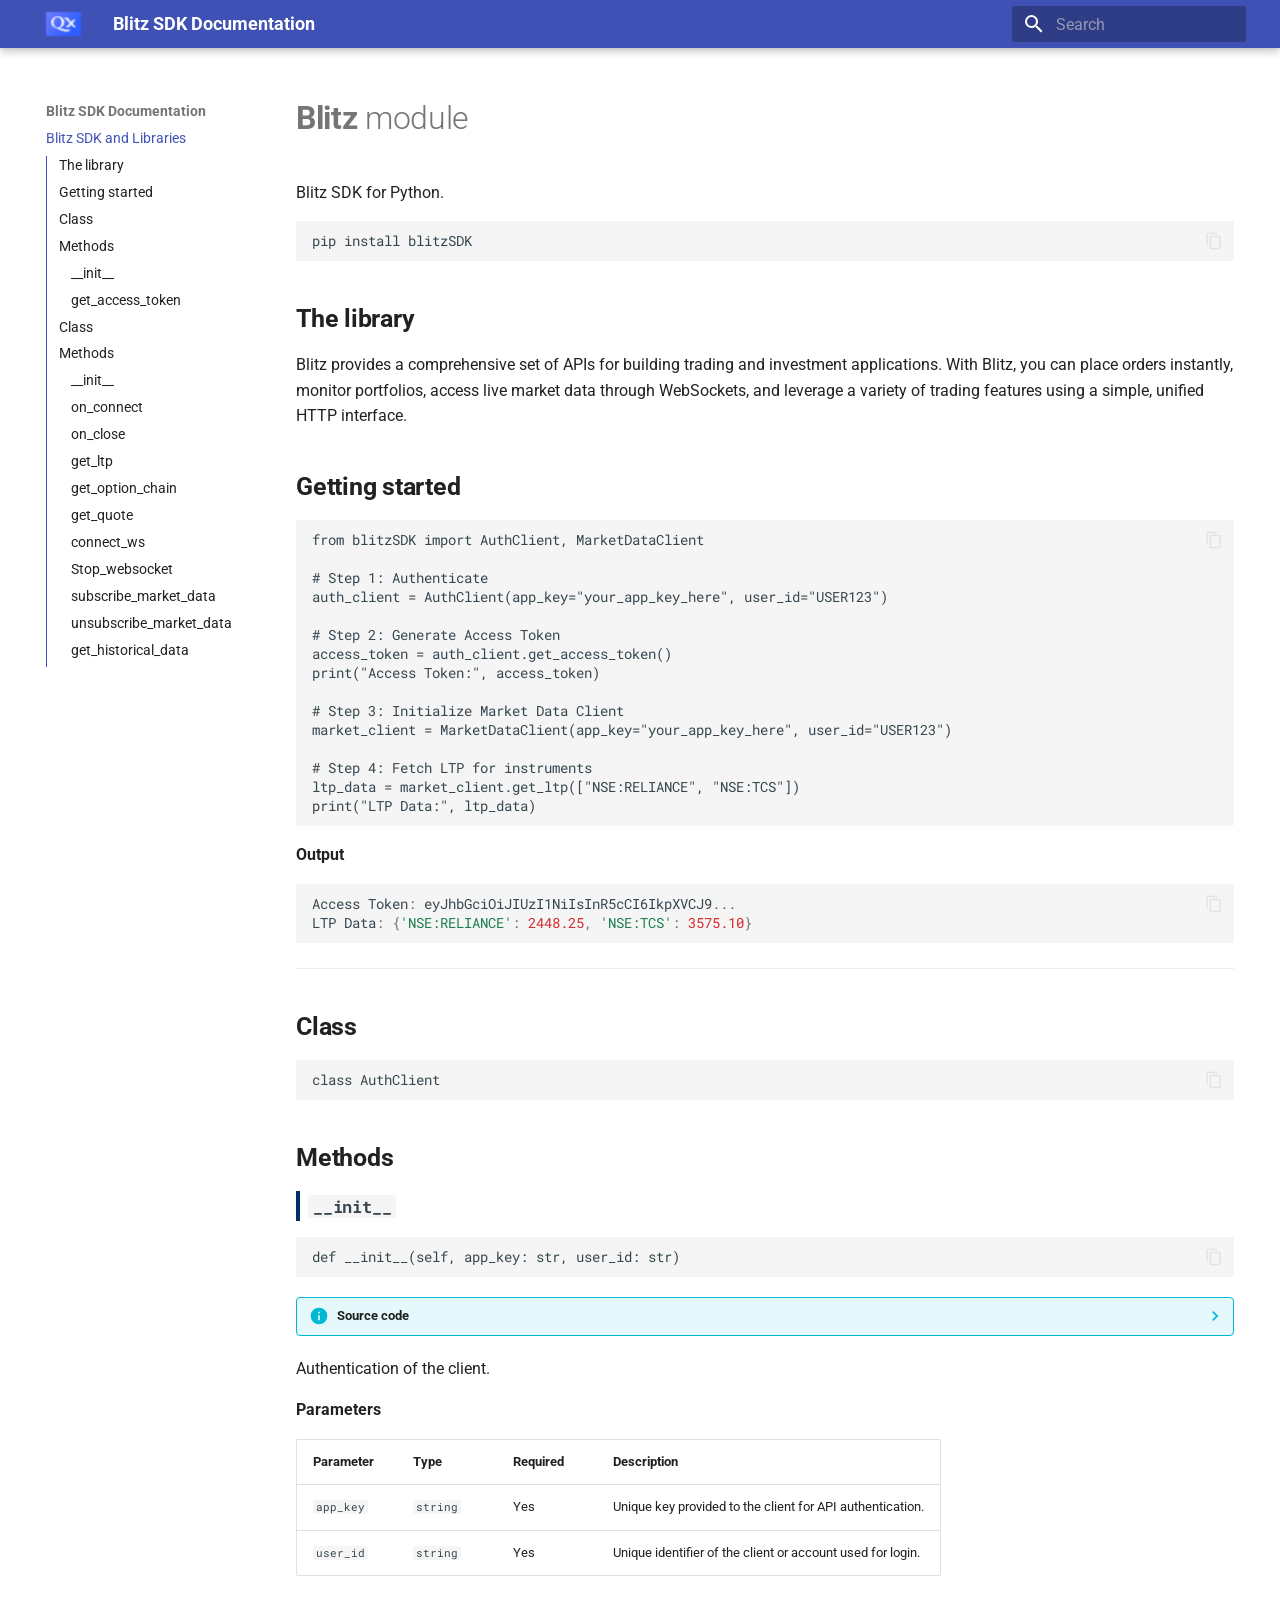
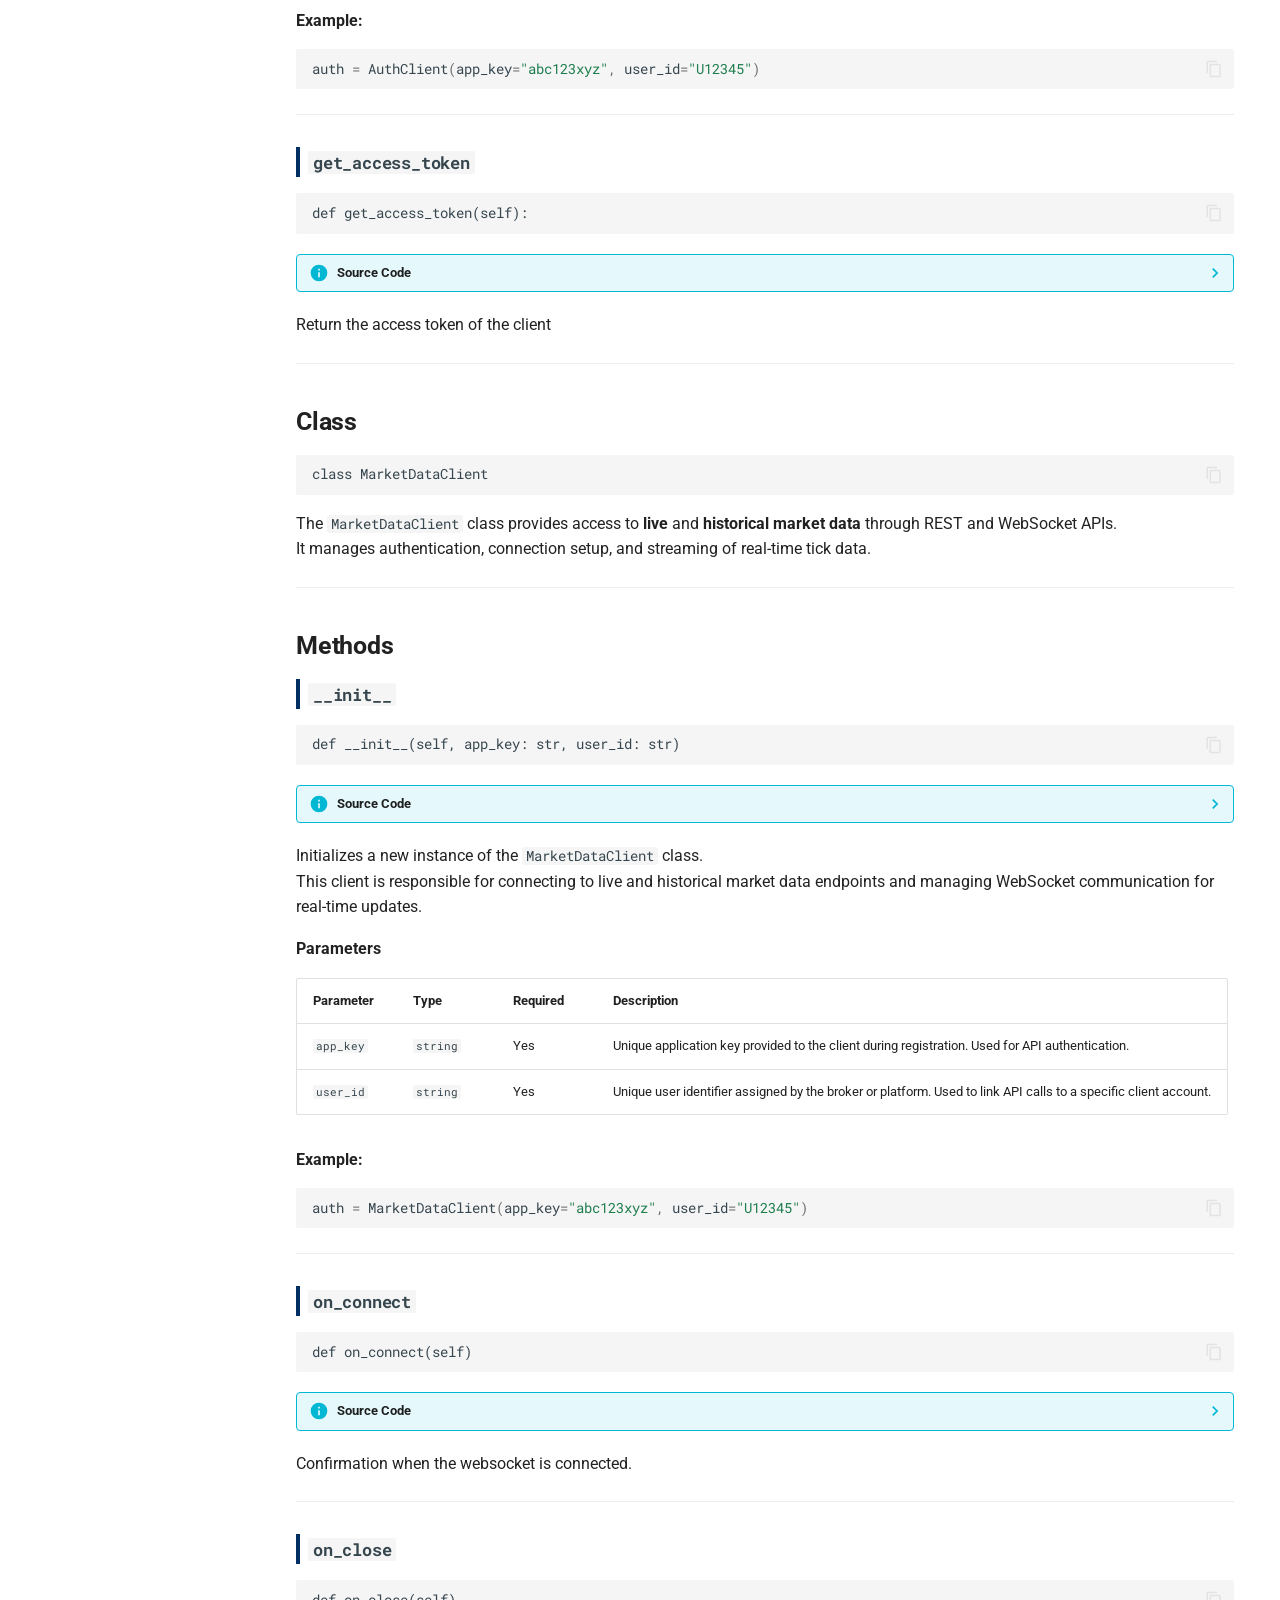
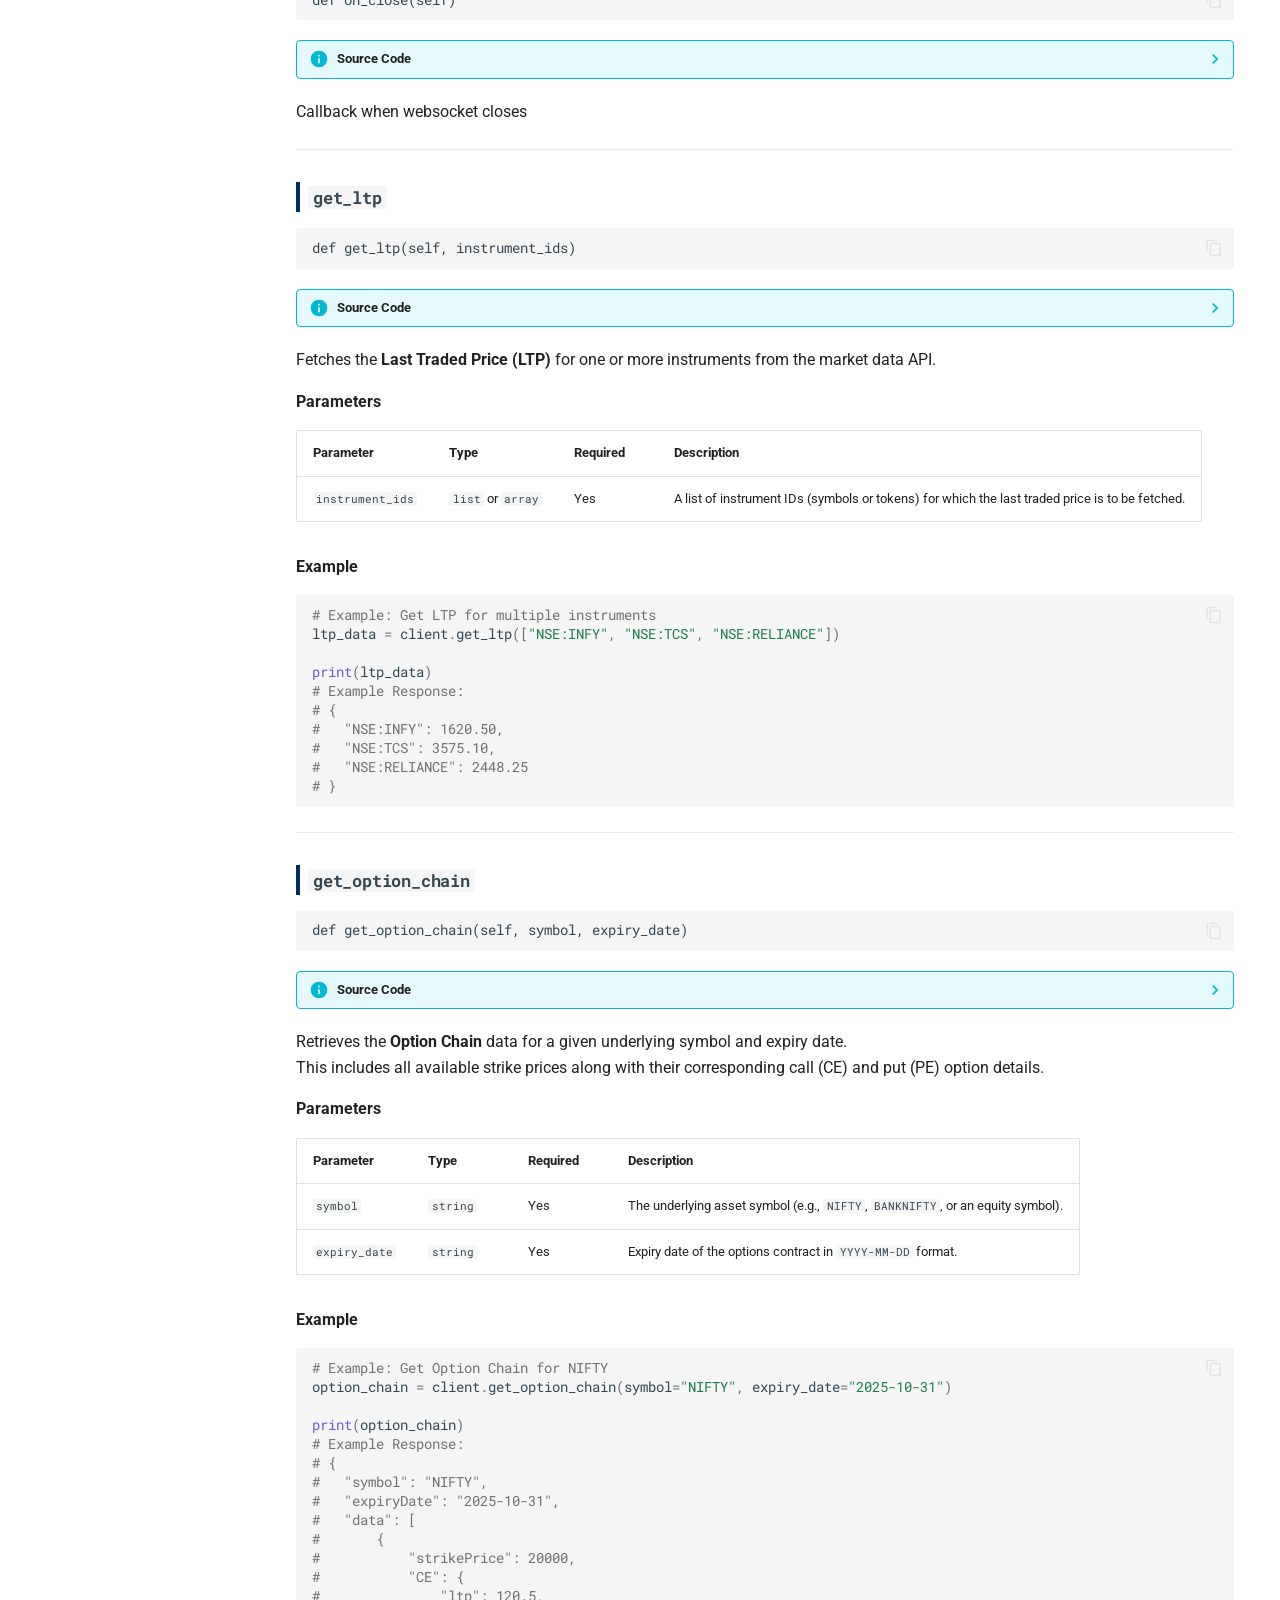
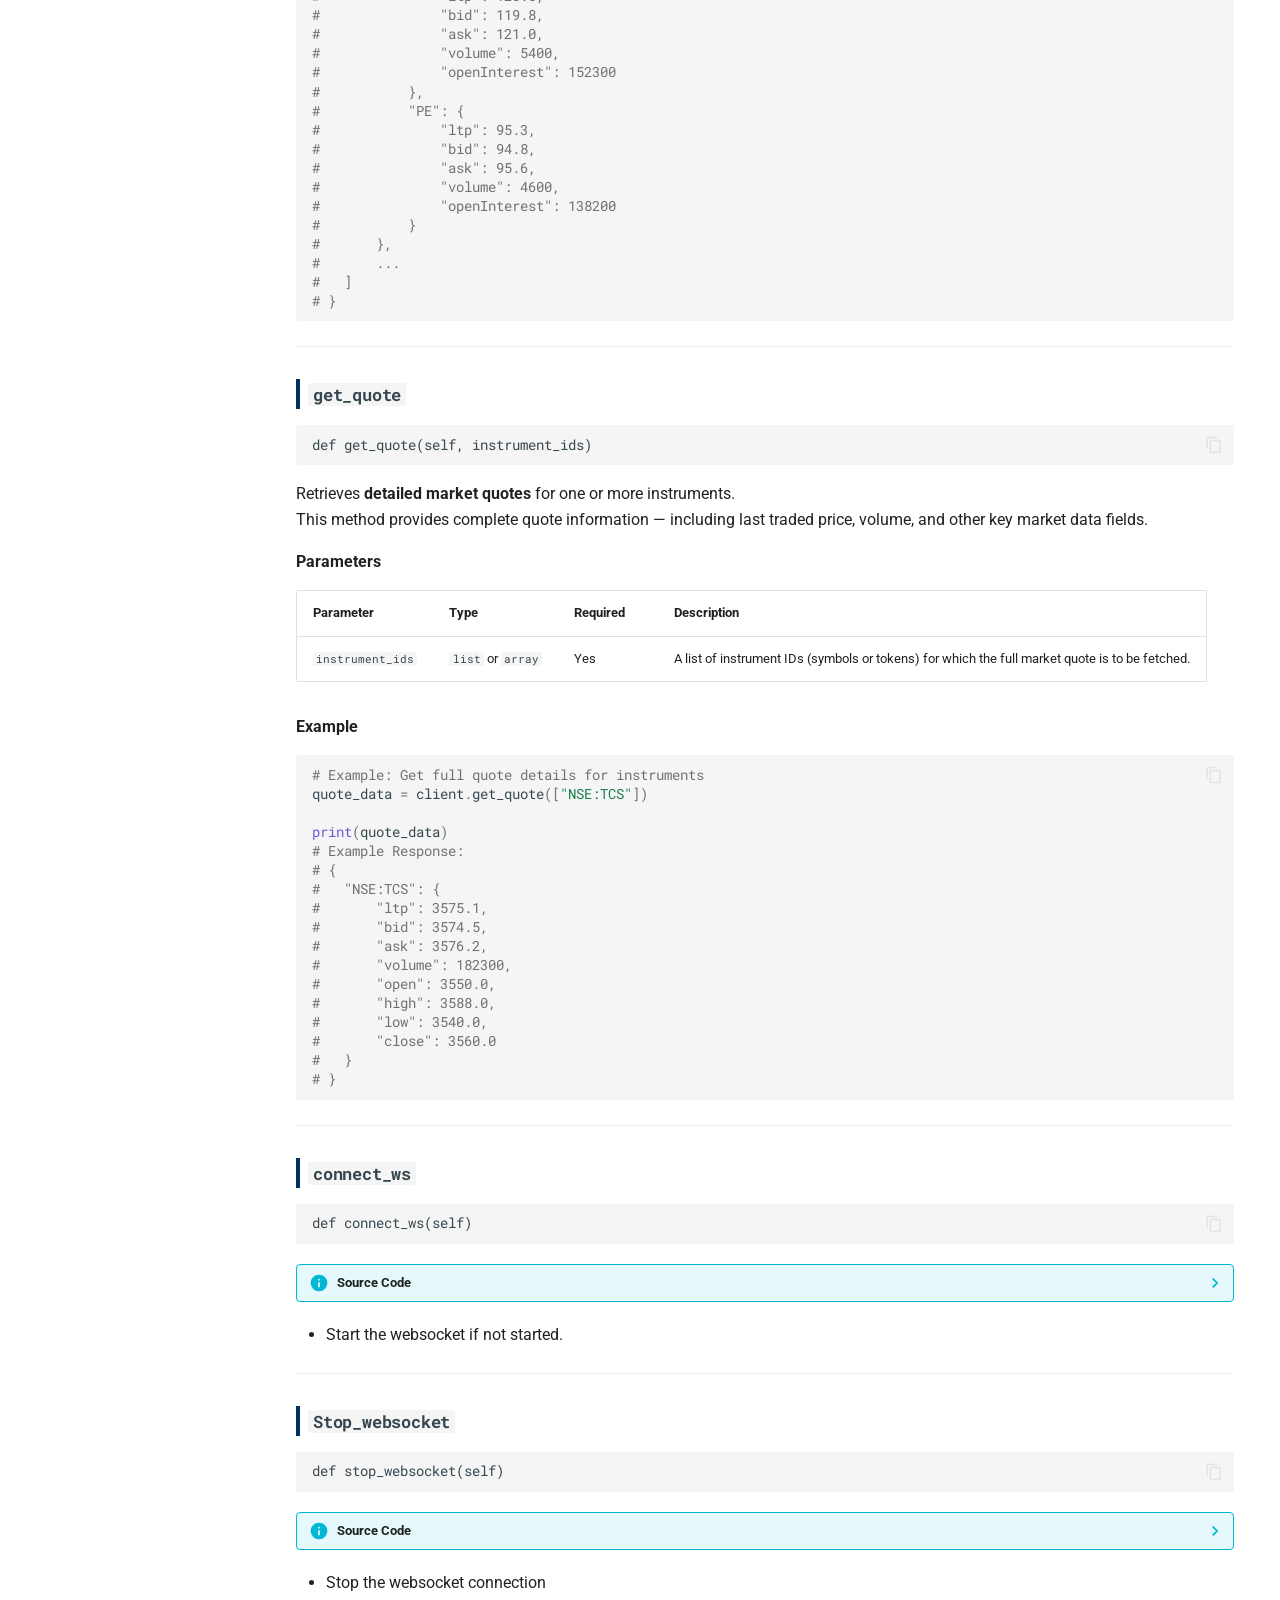
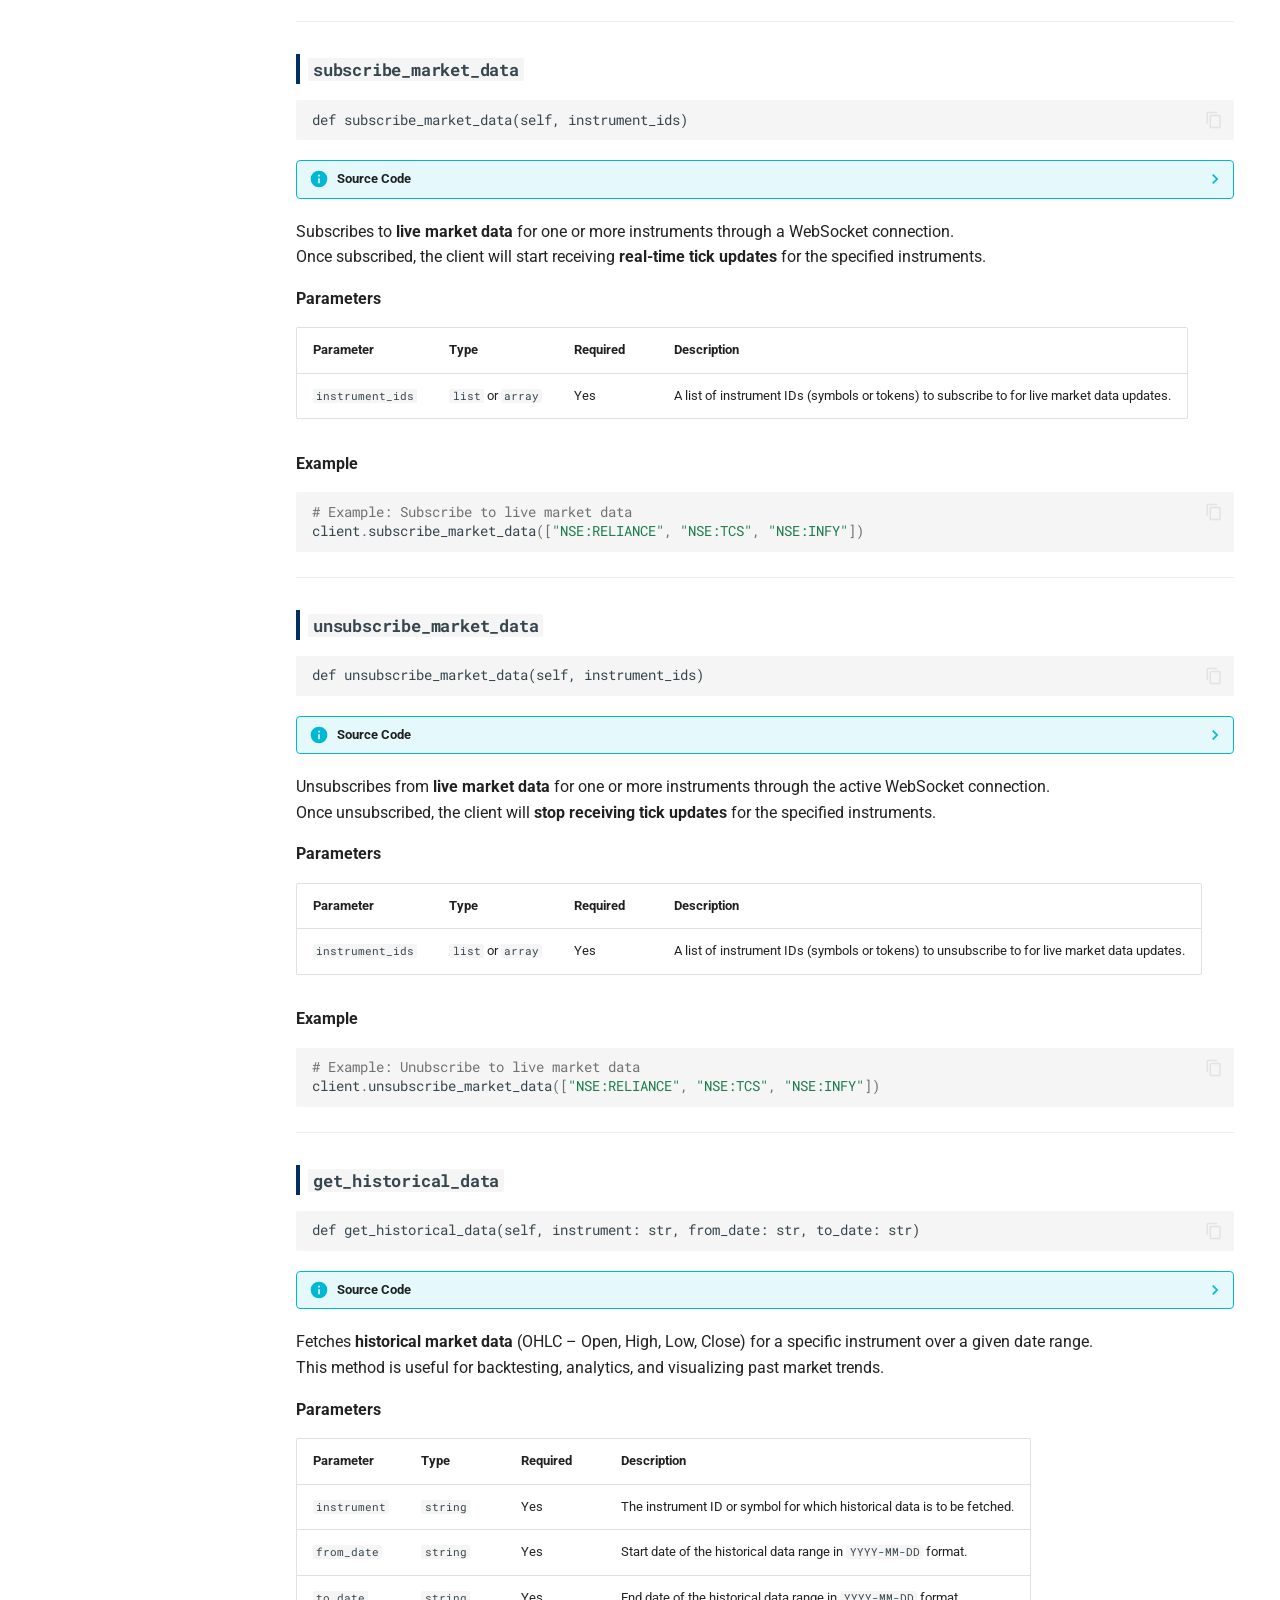
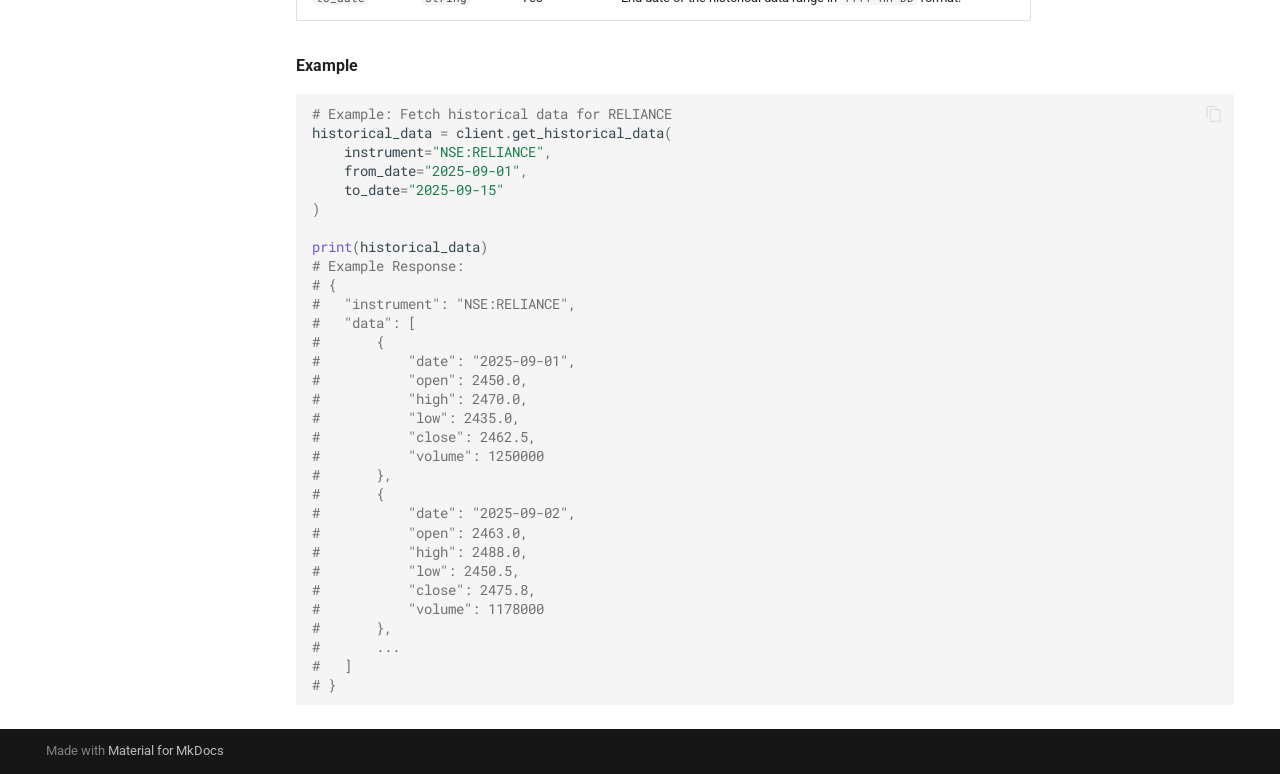
==== index.html @ 7ad6e710 "Deployed 75a4132 with MkDocs version: 1.6.1" ====
<!doctype html>
<html lang="en" class="no-js">
  <head>
    
      <meta charset="utf-8">
      <meta name="viewport" content="width=device-width,initial-scale=1">
      
      
      
      
      
      
      <link rel="icon" href="favicon.ico">
      <meta name="generator" content="mkdocs-1.6.1, mkdocs-material-9.6.22">
    
    
      
        <title>Blitz SDK Documentation</title>
      
    
    
      <link rel="stylesheet" href="assets/stylesheets/main.84d31ad4.min.css">
      
      


    
    
      
    
    
      
        
        
        <link rel="preconnect" href="https://fonts.gstatic.com" crossorigin>
        <link rel="stylesheet" href="https://fonts.googleapis.com/css?family=Roboto:300,300i,400,400i,700,700i%7CRoboto+Mono:400,400i,700,700i&display=fallback">
        <style>:root{--md-text-font:"Roboto";--md-code-font:"Roboto Mono"}</style>
      
    
    
      <link rel="stylesheet" href="css/custom.css">
    
    <script>__md_scope=new URL(".",location),__md_hash=e=>[...e].reduce(((e,_)=>(e<<5)-e+_.charCodeAt(0)),0),__md_get=(e,_=localStorage,t=__md_scope)=>JSON.parse(_.getItem(t.pathname+"."+e)),__md_set=(e,_,t=localStorage,a=__md_scope)=>{try{t.setItem(a.pathname+"."+e,JSON.stringify(_))}catch(e){}}</script>
    
      

    
    
    
  </head>
  
  
    <body dir="ltr">
  
    
    <input class="md-toggle" data-md-toggle="drawer" type="checkbox" id="__drawer" autocomplete="off">
    <input class="md-toggle" data-md-toggle="search" type="checkbox" id="__search" autocomplete="off">
    <label class="md-overlay" for="__drawer"></label>
    <div data-md-component="skip">
      
        
        <a href="#blitz-module" class="md-skip">
          Skip to content
        </a>
      
    </div>
    <div data-md-component="announce">
      
    </div>
    
    
      

  

<header class="md-header md-header--shadow" data-md-component="header">
  <nav class="md-header__inner md-grid" aria-label="Header">
    <a href="." title="Blitz SDK Documentation" class="md-header__button md-logo" aria-label="Blitz SDK Documentation" data-md-component="logo">
      
  <img src="icon.png" alt="logo">

    </a>
    <label class="md-header__button md-icon" for="__drawer">
      
      <svg xmlns="http://www.w3.org/2000/svg" viewBox="0 0 24 24"><path d="M3 6h18v2H3zm0 5h18v2H3zm0 5h18v2H3z"/></svg>
    </label>
    <div class="md-header__title" data-md-component="header-title">
      <div class="md-header__ellipsis">
        <div class="md-header__topic">
          <span class="md-ellipsis">
            Blitz SDK Documentation
          </span>
        </div>
        <div class="md-header__topic" data-md-component="header-topic">
          <span class="md-ellipsis">
            
              Blitz SDK and Libraries
            
          </span>
        </div>
      </div>
    </div>
    
    
      <script>var palette=__md_get("__palette");if(palette&&palette.color){if("(prefers-color-scheme)"===palette.color.media){var media=matchMedia("(prefers-color-scheme: light)"),input=document.querySelector(media.matches?"[data-md-color-media='(prefers-color-scheme: light)']":"[data-md-color-media='(prefers-color-scheme: dark)']");palette.color.media=input.getAttribute("data-md-color-media"),palette.color.scheme=input.getAttribute("data-md-color-scheme"),palette.color.primary=input.getAttribute("data-md-color-primary"),palette.color.accent=input.getAttribute("data-md-color-accent")}for(var[key,value]of Object.entries(palette.color))document.body.setAttribute("data-md-color-"+key,value)}</script>
    
    
    
      
      
        <label class="md-header__button md-icon" for="__search">
          
          <svg xmlns="http://www.w3.org/2000/svg" viewBox="0 0 24 24"><path d="M9.5 3A6.5 6.5 0 0 1 16 9.5c0 1.61-.59 3.09-1.56 4.23l.27.27h.79l5 5-1.5 1.5-5-5v-.79l-.27-.27A6.52 6.52 0 0 1 9.5 16 6.5 6.5 0 0 1 3 9.5 6.5 6.5 0 0 1 9.5 3m0 2C7 5 5 7 5 9.5S7 14 9.5 14 14 12 14 9.5 12 5 9.5 5"/></svg>
        </label>
        <div class="md-search" data-md-component="search" role="dialog">
  <label class="md-search__overlay" for="__search"></label>
  <div class="md-search__inner" role="search">
    <form class="md-search__form" name="search">
      <input type="text" class="md-search__input" name="query" aria-label="Search" placeholder="Search" autocapitalize="off" autocorrect="off" autocomplete="off" spellcheck="false" data-md-component="search-query" required>
      <label class="md-search__icon md-icon" for="__search">
        
        <svg xmlns="http://www.w3.org/2000/svg" viewBox="0 0 24 24"><path d="M9.5 3A6.5 6.5 0 0 1 16 9.5c0 1.61-.59 3.09-1.56 4.23l.27.27h.79l5 5-1.5 1.5-5-5v-.79l-.27-.27A6.52 6.52 0 0 1 9.5 16 6.5 6.5 0 0 1 3 9.5 6.5 6.5 0 0 1 9.5 3m0 2C7 5 5 7 5 9.5S7 14 9.5 14 14 12 14 9.5 12 5 9.5 5"/></svg>
        
        <svg xmlns="http://www.w3.org/2000/svg" viewBox="0 0 24 24"><path d="M20 11v2H8l5.5 5.5-1.42 1.42L4.16 12l7.92-7.92L13.5 5.5 8 11z"/></svg>
      </label>
      <nav class="md-search__options" aria-label="Search">
        
        <button type="reset" class="md-search__icon md-icon" title="Clear" aria-label="Clear" tabindex="-1">
          
          <svg xmlns="http://www.w3.org/2000/svg" viewBox="0 0 24 24"><path d="M19 6.41 17.59 5 12 10.59 6.41 5 5 6.41 10.59 12 5 17.59 6.41 19 12 13.41 17.59 19 19 17.59 13.41 12z"/></svg>
        </button>
      </nav>
      
    </form>
    <div class="md-search__output">
      <div class="md-search__scrollwrap" tabindex="0" data-md-scrollfix>
        <div class="md-search-result" data-md-component="search-result">
          <div class="md-search-result__meta">
            Initializing search
          </div>
          <ol class="md-search-result__list" role="presentation"></ol>
        </div>
      </div>
    </div>
  </div>
</div>
      
    
    
  </nav>
  
</header>
    
    <div class="md-container" data-md-component="container">
      
      
        
          
        
      
      <main class="md-main" data-md-component="main">
        <div class="md-main__inner md-grid">
          
            
              
                
              
              <div class="md-sidebar md-sidebar--primary" data-md-component="sidebar" data-md-type="navigation" >
                <div class="md-sidebar__scrollwrap">
                  <div class="md-sidebar__inner">
                    



  

<nav class="md-nav md-nav--primary md-nav--integrated" aria-label="Navigation" data-md-level="0">
  <label class="md-nav__title" for="__drawer">
    <a href="." title="Blitz SDK Documentation" class="md-nav__button md-logo" aria-label="Blitz SDK Documentation" data-md-component="logo">
      
  <img src="icon.png" alt="logo">

    </a>
    Blitz SDK Documentation
  </label>
  
  <ul class="md-nav__list" data-md-scrollfix>
    
      
      
  
  
    
  
  
  
    <li class="md-nav__item md-nav__item--active">
      
      <input class="md-nav__toggle md-toggle" type="checkbox" id="__toc">
      
      
        
      
      
        <label class="md-nav__link md-nav__link--active" for="__toc">
          
  
  
  <span class="md-ellipsis">
    Blitz SDK and Libraries
    
  </span>
  

          <span class="md-nav__icon md-icon"></span>
        </label>
      
      <a href="." class="md-nav__link md-nav__link--active">
        
  
  
  <span class="md-ellipsis">
    Blitz SDK and Libraries
    
  </span>
  

      </a>
      
        

<nav class="md-nav md-nav--secondary" aria-label="Table of contents">
  
  
  
    
  
  
    <label class="md-nav__title" for="__toc">
      <span class="md-nav__icon md-icon"></span>
      Table of contents
    </label>
    <ul class="md-nav__list" data-md-component="toc" data-md-scrollfix>
      
        <li class="md-nav__item">
  <a href="#the-library" class="md-nav__link">
    <span class="md-ellipsis">
      The library
    </span>
  </a>
  
</li>
      
        <li class="md-nav__item">
  <a href="#getting-started" class="md-nav__link">
    <span class="md-ellipsis">
      Getting started
    </span>
  </a>
  
</li>
      
        <li class="md-nav__item">
  <a href="#class" class="md-nav__link">
    <span class="md-ellipsis">
      Class
    </span>
  </a>
  
</li>
      
        <li class="md-nav__item">
  <a href="#methods" class="md-nav__link">
    <span class="md-ellipsis">
      Methods
    </span>
  </a>
  
    <nav class="md-nav" aria-label="Methods">
      <ul class="md-nav__list">
        
          <li class="md-nav__item">
  <a href="#__init__" class="md-nav__link">
    <span class="md-ellipsis">
      __init__
    </span>
  </a>
  
</li>
        
          <li class="md-nav__item">
  <a href="#get_access_token" class="md-nav__link">
    <span class="md-ellipsis">
      get_access_token
    </span>
  </a>
  
</li>
        
      </ul>
    </nav>
  
</li>
      
        <li class="md-nav__item">
  <a href="#class_1" class="md-nav__link">
    <span class="md-ellipsis">
      Class
    </span>
  </a>
  
</li>
      
        <li class="md-nav__item">
  <a href="#methods_1" class="md-nav__link">
    <span class="md-ellipsis">
      Methods
    </span>
  </a>
  
    <nav class="md-nav" aria-label="Methods">
      <ul class="md-nav__list">
        
          <li class="md-nav__item">
  <a href="#__init___1" class="md-nav__link">
    <span class="md-ellipsis">
      __init__
    </span>
  </a>
  
</li>
        
          <li class="md-nav__item">
  <a href="#on_connect" class="md-nav__link">
    <span class="md-ellipsis">
      on_connect
    </span>
  </a>
  
</li>
        
          <li class="md-nav__item">
  <a href="#on_close" class="md-nav__link">
    <span class="md-ellipsis">
      on_close
    </span>
  </a>
  
</li>
        
          <li class="md-nav__item">
  <a href="#get_ltp" class="md-nav__link">
    <span class="md-ellipsis">
      get_ltp
    </span>
  </a>
  
</li>
        
          <li class="md-nav__item">
  <a href="#get_option_chain" class="md-nav__link">
    <span class="md-ellipsis">
      get_option_chain
    </span>
  </a>
  
</li>
        
          <li class="md-nav__item">
  <a href="#get_quote" class="md-nav__link">
    <span class="md-ellipsis">
      get_quote
    </span>
  </a>
  
</li>
        
          <li class="md-nav__item">
  <a href="#connect_ws" class="md-nav__link">
    <span class="md-ellipsis">
      connect_ws
    </span>
  </a>
  
</li>
        
          <li class="md-nav__item">
  <a href="#stop_websocket" class="md-nav__link">
    <span class="md-ellipsis">
      Stop_websocket
    </span>
  </a>
  
</li>
        
          <li class="md-nav__item">
  <a href="#subscribe_market_data" class="md-nav__link">
    <span class="md-ellipsis">
      subscribe_market_data
    </span>
  </a>
  
</li>
        
          <li class="md-nav__item">
  <a href="#unsubscribe_market_data" class="md-nav__link">
    <span class="md-ellipsis">
      unsubscribe_market_data
    </span>
  </a>
  
</li>
        
          <li class="md-nav__item">
  <a href="#get_historical_data" class="md-nav__link">
    <span class="md-ellipsis">
      get_historical_data
    </span>
  </a>
  
</li>
        
      </ul>
    </nav>
  
</li>
      
    </ul>
  
</nav>
      
    </li>
  

    
  </ul>
</nav>
                  </div>
                </div>
              </div>
            
            
          
          
            <div class="md-content" data-md-component="content">
              <article class="md-content__inner md-typeset">
                
                  
  




<h1 id="blitz-module"><strong>Blitz</strong> module</h1>
<p>Blitz SDK for Python. <br />
<div class="highlight"><pre><span></span><code><span class="n">pip</span> <span class="n">install</span> <span class="n">blitzSDK</span>
</code></pre></div></p>
<h2 id="the-library"><strong>The library</strong></h2>
<p>Blitz provides a comprehensive set of APIs for building trading and investment applications. With Blitz, you can place orders instantly, monitor portfolios, access live market data through WebSockets, and leverage a variety of trading features using a simple, unified HTTP interface.</p>
<h2 id="getting-started"><strong>Getting started</strong></h2>
<pre><code>from blitzSDK import AuthClient, MarketDataClient

# Step 1: Authenticate
auth_client = AuthClient(app_key="your_app_key_here", user_id="USER123")

# Step 2: Generate Access Token
access_token = auth_client.get_access_token()
print("Access Token:", access_token)

# Step 3: Initialize Market Data Client
market_client = MarketDataClient(app_key="your_app_key_here", user_id="USER123")

# Step 4: Fetch LTP for instruments
ltp_data = market_client.get_ltp(["NSE:RELIANCE", "NSE:TCS"])
print("LTP Data:", ltp_data)
</code></pre>
<p><strong>Output</strong>
<div class="highlight"><pre><span></span><code><span class="n">Access</span> <span class="n">Token</span><span class="p">:</span> <span class="n">eyJhbGciOiJIUzI1NiIsInR5cCI6IkpXVCJ9</span><span class="o">...</span>
<span class="n">LTP</span> <span class="n">Data</span><span class="p">:</span> <span class="p">{</span><span class="s1">&#39;NSE:RELIANCE&#39;</span><span class="p">:</span> <span class="mf">2448.25</span><span class="p">,</span> <span class="s1">&#39;NSE:TCS&#39;</span><span class="p">:</span> <span class="mf">3575.10</span><span class="p">}</span>
</code></pre></div></p>
<hr />
<h2 id="class"><strong>Class</strong></h2>
<div class="highlight"><pre><span></span><code>class AuthClient
</code></pre></div>
<h2 id="methods"><strong>Methods</strong></h2>
<h3 id="__init__"><strong><code>__init__</code></strong></h3>
<div class="highlight"><pre><span></span><code>def __init__(self, app_key: str, user_id: str)
</code></pre></div>
<details class="info">
<summary>Source code</summary>
<div class="highlight"><pre><span></span><code><span class="k">def</span><span class="w"> </span><span class="fm">__init__</span><span class="p">(</span><span class="bp">self</span><span class="p">,</span> <span class="n">app_key</span><span class="p">:</span> <span class="nb">str</span><span class="p">,</span> <span class="n">user_id</span><span class="p">:</span> <span class="nb">str</span><span class="p">):</span>
    <span class="bp">self</span><span class="o">.</span><span class="n">app_key</span> <span class="o">=</span> <span class="n">app_key</span>
    <span class="bp">self</span><span class="o">.</span><span class="n">user_id</span> <span class="o">=</span> <span class="n">user_id</span>
    <span class="bp">self</span><span class="o">.</span><span class="n">auth_base_url</span> <span class="o">=</span> <span class="s2">&quot;http://182.70.127.254:44347&quot;</span>
    <span class="bp">self</span><span class="o">.</span><span class="n">access_token</span> <span class="o">=</span> <span class="kc">None</span>
</code></pre></div>
</details>
<p>Authentication of the client.</p>
<p><strong>Parameters</strong></p>
<table>
<thead>
<tr>
<th>Parameter</th>
<th>Type</th>
<th>Required</th>
<th>Description</th>
</tr>
</thead>
<tbody>
<tr>
<td><code>app_key</code></td>
<td><code>string</code></td>
<td>Yes</td>
<td>Unique key provided to the client for API authentication.</td>
</tr>
<tr>
<td><code>user_id</code></td>
<td><code>string</code></td>
<td>Yes</td>
<td>Unique identifier of the client or account used for login.</td>
</tr>
</tbody>
</table>
<p><strong>Example:</strong>
<div class="highlight"><pre><span></span><code><span class="n">auth</span> <span class="o">=</span> <span class="n">AuthClient</span><span class="p">(</span><span class="n">app_key</span><span class="o">=</span><span class="s2">&quot;abc123xyz&quot;</span><span class="p">,</span> <span class="n">user_id</span><span class="o">=</span><span class="s2">&quot;U12345&quot;</span><span class="p">)</span>
</code></pre></div></p>
<hr />
<h3 id="get_access_token"><strong><code>get_access_token</code></strong></h3>
<div class="highlight"><pre><span></span><code>def get_access_token(self):
</code></pre></div>
<details class="info">
<summary>Source Code</summary>
<div class="highlight"><pre><span></span><code><span class="k">def</span><span class="w"> </span><span class="nf">get_access_token</span><span class="p">(</span><span class="bp">self</span><span class="p">):</span>
<span class="w">    </span><span class="sd">&quot;&quot;&quot;Return the access token, logging in if necessary.&quot;&quot;&quot;</span>
    <span class="k">if</span> <span class="ow">not</span> <span class="bp">self</span><span class="o">.</span><span class="n">access_token</span><span class="p">:</span>
        <span class="bp">self</span><span class="o">.</span><span class="n">_app_login</span><span class="p">()</span>
    <span class="k">return</span> <span class="bp">self</span><span class="o">.</span><span class="n">access_token</span>
</code></pre></div>
</details>
<p>Return the access token of the client</p>
<hr />
<h2 id="class_1"><strong>Class</strong></h2>
<div class="highlight"><pre><span></span><code>class MarketDataClient
</code></pre></div>
<p>The <code>MarketDataClient</code> class provides access to <strong>live</strong> and <strong>historical market data</strong> through REST and WebSocket APIs.<br />
It manages authentication, connection setup, and streaming of real-time tick data.</p>
<hr />
<h2 id="methods_1"><strong>Methods</strong></h2>
<h3 id="__init___1"><strong><code>__init__</code></strong></h3>
<div class="highlight"><pre><span></span><code>def __init__(self, app_key: str, user_id: str)
</code></pre></div>
<details class="info">
<summary>Source Code</summary>
<div class="highlight"><pre><span></span><code><span class="k">def</span><span class="w"> </span><span class="fm">__init__</span><span class="p">(</span><span class="bp">self</span><span class="p">,</span> <span class="n">app_key</span><span class="p">:</span> <span class="nb">str</span><span class="p">,</span> <span class="n">user_id</span><span class="p">:</span> <span class="nb">str</span><span class="p">):</span>
    <span class="bp">self</span><span class="o">.</span><span class="n">app_key</span> <span class="o">=</span> <span class="n">app_key</span>
    <span class="bp">self</span><span class="o">.</span><span class="n">user_id</span> <span class="o">=</span> <span class="n">user_id</span>
    <span class="bp">self</span><span class="o">.</span><span class="n">api_base_url</span> <span class="o">=</span> <span class="s2">&quot;http://182.70.127.254:11022/api&quot;</span>
    <span class="bp">self</span><span class="o">.</span><span class="n">api_hist_base_url</span> <span class="o">=</span> <span class="s2">&quot;http://14.99.227.18:11025/md-api/&quot;</span>
    <span class="bp">self</span><span class="o">.</span><span class="n">token</span> <span class="o">=</span> <span class="kc">None</span> 
    <span class="bp">self</span><span class="o">.</span><span class="n">auth_client</span> <span class="o">=</span> <span class="n">AuthClient</span><span class="p">(</span><span class="n">app_key</span><span class="p">,</span> <span class="n">user_id</span><span class="p">)</span>
    <span class="bp">self</span><span class="o">.</span><span class="n">access_token</span> <span class="o">=</span> <span class="kc">None</span>

    <span class="bp">self</span><span class="o">.</span><span class="n">_ensure_logged_in</span><span class="p">()</span>
    <span class="bp">self</span><span class="o">.</span><span class="n">ws_client</span> <span class="o">=</span> <span class="n">MarketDataWebSocketClient</span><span class="p">(</span><span class="bp">self</span><span class="o">.</span><span class="n">access_token</span><span class="p">)</span>
    <span class="bp">self</span><span class="o">.</span><span class="n">ws_client</span><span class="o">.</span><span class="n">set_on_connect</span><span class="p">(</span><span class="bp">self</span><span class="o">.</span><span class="n">on_connect</span><span class="p">)</span>
    <span class="bp">self</span><span class="o">.</span><span class="n">ws_client</span><span class="o">.</span><span class="n">set_on_close</span><span class="p">(</span><span class="bp">self</span><span class="o">.</span><span class="n">on_close</span><span class="p">)</span>
    <span class="bp">self</span><span class="o">.</span><span class="n">_on_tick</span> <span class="o">=</span> <span class="kc">None</span>
</code></pre></div>
</details>
<p>Initializes a new instance of the <code>MarketDataClient</code> class.<br />
This client is responsible for connecting to live and historical market data endpoints and managing WebSocket communication for real-time updates.</p>
<p><strong>Parameters</strong></p>
<table>
<thead>
<tr>
<th>Parameter</th>
<th>Type</th>
<th>Required</th>
<th>Description</th>
</tr>
</thead>
<tbody>
<tr>
<td><code>app_key</code></td>
<td><code>string</code></td>
<td>Yes</td>
<td>Unique application key provided to the client during registration. Used for API authentication.</td>
</tr>
<tr>
<td><code>user_id</code></td>
<td><code>string</code></td>
<td>Yes</td>
<td>Unique user identifier assigned by the broker or platform. Used to link API calls to a specific client account.</td>
</tr>
</tbody>
</table>
<p><strong>Example:</strong>
<div class="highlight"><pre><span></span><code><span class="n">auth</span> <span class="o">=</span> <span class="n">MarketDataClient</span><span class="p">(</span><span class="n">app_key</span><span class="o">=</span><span class="s2">&quot;abc123xyz&quot;</span><span class="p">,</span> <span class="n">user_id</span><span class="o">=</span><span class="s2">&quot;U12345&quot;</span><span class="p">)</span>
</code></pre></div></p>
<hr />
<h3 id="on_connect"><strong><code>on_connect</code></strong></h3>
<div class="highlight"><pre><span></span><code>def on_connect(self)
</code></pre></div>
<details class="info">
<summary>Source Code</summary>
<div class="highlight"><pre><span></span><code><span class="k">def</span><span class="w"> </span><span class="nf">on_connect</span><span class="p">(</span><span class="bp">self</span><span class="p">):</span>
<span class="w">    </span><span class="sd">&quot;&quot;&quot;Callback when WebSocket connects.&quot;&quot;&quot;</span>
    <span class="bp">self</span><span class="o">.</span><span class="n">ws_client</span><span class="o">.</span><span class="n">start</span><span class="p">()</span>
    <span class="n">logging</span><span class="o">.</span><span class="n">info</span><span class="p">(</span><span class="s2">&quot;WebSocket connected successfully.&quot;</span><span class="p">)</span>
</code></pre></div>
</details>
<p>Confirmation when the websocket is connected.</p>
<hr />
<h3 id="on_close"><strong><code>on_close</code></strong></h3>
<div class="highlight"><pre><span></span><code>def on_close(self)
</code></pre></div>
<details class="info">
<summary>Source Code</summary>
<div class="highlight"><pre><span></span><code><span class="k">def</span><span class="w"> </span><span class="nf">on_close</span><span class="p">(</span><span class="bp">self</span><span class="p">,</span> <span class="n">close_status_code</span><span class="p">,</span> <span class="n">close_msg</span><span class="p">):</span>
<span class="w">    </span><span class="sd">&quot;&quot;&quot;Callback when WebSocket closes.&quot;&quot;&quot;</span>
    <span class="n">logging</span><span class="o">.</span><span class="n">warning</span><span class="p">(</span><span class="sa">f</span><span class="s2">&quot;WebSocket closed: </span><span class="si">{</span><span class="n">close_status_code</span><span class="si">}</span><span class="s2">, </span><span class="si">{</span><span class="n">close_msg</span><span class="si">}</span><span class="s2">&quot;</span><span class="p">)</span>
</code></pre></div>
</details>
<p>Callback when websocket closes</p>
<hr />
<h3 id="get_ltp"><strong><code>get_ltp</code></strong></h3>
<div class="highlight"><pre><span></span><code>def get_ltp(self, instrument_ids)
</code></pre></div>
<details class="info">
<summary>Source Code</summary>
<div class="highlight"><pre><span></span><code><span class="k">def</span><span class="w"> </span><span class="nf">get_ltp</span><span class="p">(</span><span class="bp">self</span><span class="p">,</span> <span class="n">instrument_ids</span><span class="p">):</span>
    <span class="n">payload</span> <span class="o">=</span> <span class="p">{</span><span class="s2">&quot;InstrumentIds&quot;</span><span class="p">:</span> <span class="n">instrument_ids</span><span class="p">}</span>
    <span class="k">return</span> <span class="bp">self</span><span class="o">.</span><span class="n">_send_request</span><span class="p">(</span><span class="s2">&quot;/marketfeed/ltp&quot;</span><span class="p">,</span> <span class="n">payload</span><span class="p">)</span>
</code></pre></div>
</details>
<p>Fetches the <strong>Last Traded Price (LTP)</strong> for one or more instruments from the market data API.</p>
<p><strong>Parameters</strong></p>
<table>
<thead>
<tr>
<th>Parameter</th>
<th>Type</th>
<th>Required</th>
<th>Description</th>
</tr>
</thead>
<tbody>
<tr>
<td><code>instrument_ids</code></td>
<td><code>list</code> or <code>array</code></td>
<td>Yes</td>
<td>A list of instrument IDs (symbols or tokens) for which the last traded price is to be fetched.</td>
</tr>
</tbody>
</table>
<p><strong>Example</strong></p>
<div class="highlight"><pre><span></span><code><span class="c1"># Example: Get LTP for multiple instruments</span>
<span class="n">ltp_data</span> <span class="o">=</span> <span class="n">client</span><span class="o">.</span><span class="n">get_ltp</span><span class="p">([</span><span class="s2">&quot;NSE:INFY&quot;</span><span class="p">,</span> <span class="s2">&quot;NSE:TCS&quot;</span><span class="p">,</span> <span class="s2">&quot;NSE:RELIANCE&quot;</span><span class="p">])</span>

<span class="nb">print</span><span class="p">(</span><span class="n">ltp_data</span><span class="p">)</span>
<span class="c1"># Example Response:</span>
<span class="c1"># {</span>
<span class="c1">#   &quot;NSE:INFY&quot;: 1620.50,</span>
<span class="c1">#   &quot;NSE:TCS&quot;: 3575.10,</span>
<span class="c1">#   &quot;NSE:RELIANCE&quot;: 2448.25</span>
<span class="c1"># }</span>
</code></pre></div>
<hr />
<h3 id="get_option_chain"><strong><code>get_option_chain</code></strong></h3>
<div class="highlight"><pre><span></span><code>def get_option_chain(self, symbol, expiry_date)
</code></pre></div>
<details class="info">
<summary>Source Code</summary>
<div class="highlight"><pre><span></span><code><span class="k">def</span><span class="w"> </span><span class="nf">get_option_chain</span><span class="p">(</span><span class="bp">self</span><span class="p">,</span> <span class="n">symbol</span><span class="p">,</span> <span class="n">expiry_date</span><span class="p">):</span>
    <span class="n">payload</span> <span class="o">=</span> <span class="p">{</span><span class="s2">&quot;symbol&quot;</span><span class="p">:</span> <span class="n">symbol</span><span class="p">,</span> <span class="s2">&quot;expiryDate&quot;</span><span class="p">:</span> <span class="n">expiry_date</span><span class="p">}</span>
    <span class="k">return</span> <span class="bp">self</span><span class="o">.</span><span class="n">_send_request</span><span class="p">(</span><span class="s2">&quot;/marketfeed/optionChain&quot;</span><span class="p">,</span> <span class="n">payload</span><span class="p">)</span>
</code></pre></div>
</details>
<p>Retrieves the <strong>Option Chain</strong> data for a given underlying symbol and expiry date.<br />
This includes all available strike prices along with their corresponding call (CE) and put (PE) option details.</p>
<p><strong>Parameters</strong></p>
<table>
<thead>
<tr>
<th>Parameter</th>
<th>Type</th>
<th>Required</th>
<th>Description</th>
</tr>
</thead>
<tbody>
<tr>
<td><code>symbol</code></td>
<td><code>string</code></td>
<td>Yes</td>
<td>The underlying asset symbol (e.g., <code>NIFTY</code>, <code>BANKNIFTY</code>, or an equity symbol).</td>
</tr>
<tr>
<td><code>expiry_date</code></td>
<td><code>string</code></td>
<td>Yes</td>
<td>Expiry date of the options contract in <code>YYYY-MM-DD</code> format.</td>
</tr>
</tbody>
</table>
<p><strong>Example</strong></p>
<div class="highlight"><pre><span></span><code><span class="c1"># Example: Get Option Chain for NIFTY</span>
<span class="n">option_chain</span> <span class="o">=</span> <span class="n">client</span><span class="o">.</span><span class="n">get_option_chain</span><span class="p">(</span><span class="n">symbol</span><span class="o">=</span><span class="s2">&quot;NIFTY&quot;</span><span class="p">,</span> <span class="n">expiry_date</span><span class="o">=</span><span class="s2">&quot;2025-10-31&quot;</span><span class="p">)</span>

<span class="nb">print</span><span class="p">(</span><span class="n">option_chain</span><span class="p">)</span>
<span class="c1"># Example Response:</span>
<span class="c1"># {</span>
<span class="c1">#   &quot;symbol&quot;: &quot;NIFTY&quot;,</span>
<span class="c1">#   &quot;expiryDate&quot;: &quot;2025-10-31&quot;,</span>
<span class="c1">#   &quot;data&quot;: [</span>
<span class="c1">#       {</span>
<span class="c1">#           &quot;strikePrice&quot;: 20000,</span>
<span class="c1">#           &quot;CE&quot;: {</span>
<span class="c1">#               &quot;ltp&quot;: 120.5,</span>
<span class="c1">#               &quot;bid&quot;: 119.8,</span>
<span class="c1">#               &quot;ask&quot;: 121.0,</span>
<span class="c1">#               &quot;volume&quot;: 5400,</span>
<span class="c1">#               &quot;openInterest&quot;: 152300</span>
<span class="c1">#           },</span>
<span class="c1">#           &quot;PE&quot;: {</span>
<span class="c1">#               &quot;ltp&quot;: 95.3,</span>
<span class="c1">#               &quot;bid&quot;: 94.8,</span>
<span class="c1">#               &quot;ask&quot;: 95.6,</span>
<span class="c1">#               &quot;volume&quot;: 4600,</span>
<span class="c1">#               &quot;openInterest&quot;: 138200</span>
<span class="c1">#           }</span>
<span class="c1">#       },</span>
<span class="c1">#       ...</span>
<span class="c1">#   ]</span>
<span class="c1"># }</span>
</code></pre></div>
<hr />
<h3 id="get_quote"><strong><code>get_quote</code></strong></h3>
<p><div class="highlight"><pre><span></span><code>def get_quote(self, instrument_ids)
</code></pre></div>
Retrieves <strong>detailed market quotes</strong> for one or more instruments.<br />
This method provides complete quote information — including last traded price, volume, and other key market data fields.</p>
<p><strong>Parameters</strong></p>
<table>
<thead>
<tr>
<th>Parameter</th>
<th>Type</th>
<th>Required</th>
<th>Description</th>
</tr>
</thead>
<tbody>
<tr>
<td><code>instrument_ids</code></td>
<td><code>list</code> or <code>array</code></td>
<td>Yes</td>
<td>A list of instrument IDs (symbols or tokens) for which the full market quote is to be fetched.</td>
</tr>
</tbody>
</table>
<p><strong>Example</strong></p>
<div class="highlight"><pre><span></span><code><span class="c1"># Example: Get full quote details for instruments</span>
<span class="n">quote_data</span> <span class="o">=</span> <span class="n">client</span><span class="o">.</span><span class="n">get_quote</span><span class="p">([</span><span class="s2">&quot;NSE:TCS&quot;</span><span class="p">])</span>

<span class="nb">print</span><span class="p">(</span><span class="n">quote_data</span><span class="p">)</span>
<span class="c1"># Example Response:</span>
<span class="c1"># {</span>
<span class="c1">#   &quot;NSE:TCS&quot;: {</span>
<span class="c1">#       &quot;ltp&quot;: 3575.1,</span>
<span class="c1">#       &quot;bid&quot;: 3574.5,</span>
<span class="c1">#       &quot;ask&quot;: 3576.2,</span>
<span class="c1">#       &quot;volume&quot;: 182300,</span>
<span class="c1">#       &quot;open&quot;: 3550.0,</span>
<span class="c1">#       &quot;high&quot;: 3588.0,</span>
<span class="c1">#       &quot;low&quot;: 3540.0,</span>
<span class="c1">#       &quot;close&quot;: 3560.0</span>
<span class="c1">#   }</span>
<span class="c1"># }</span>
</code></pre></div>
<hr />
<h3 id="connect_ws"><strong><code>connect_ws</code></strong></h3>
<div class="highlight"><pre><span></span><code>def connect_ws(self)
</code></pre></div>
<details class="info">
<summary>Source Code</summary>
<div class="highlight"><pre><span></span><code><span class="k">def</span><span class="w"> </span><span class="nf">connect_ws</span><span class="p">(</span><span class="bp">self</span><span class="p">):</span>
<span class="w">    </span><span class="sd">&quot;&quot;&quot;Start WebSocket if not already connected.&quot;&quot;&quot;</span>
    <span class="k">if</span> <span class="ow">not</span> <span class="bp">self</span><span class="o">.</span><span class="n">_is_connected</span><span class="p">():</span>
        <span class="bp">self</span><span class="o">.</span><span class="n">ws_client</span><span class="o">.</span><span class="n">start</span><span class="p">()</span>
        <span class="n">time</span><span class="o">.</span><span class="n">sleep</span><span class="p">(</span><span class="mi">2</span><span class="p">)</span> 
    <span class="k">else</span><span class="p">:</span>
        <span class="n">logging</span><span class="o">.</span><span class="n">info</span><span class="p">(</span><span class="s2">&quot;WebSocket already connected.&quot;</span><span class="p">)</span>
</code></pre></div>
</details>
<ul>
<li>Start the websocket if not started.</li>
</ul>
<hr />
<h3 id="stop_websocket"><strong><code>Stop_websocket</code></strong></h3>
<div class="highlight"><pre><span></span><code>def stop_websocket(self)
</code></pre></div>
<details class="info">
<summary>Source Code</summary>
<div class="highlight"><pre><span></span><code><span class="k">def</span><span class="w"> </span><span class="nf">stop_websocket</span><span class="p">(</span><span class="bp">self</span><span class="p">):</span>
<span class="w">    </span><span class="sd">&quot;&quot;&quot;Stop the WebSocket connection.&quot;&quot;&quot;</span>
    <span class="k">if</span> <span class="bp">self</span><span class="o">.</span><span class="n">ws_client</span><span class="p">:</span>
        <span class="bp">self</span><span class="o">.</span><span class="n">ws_client</span><span class="o">.</span><span class="n">stop</span><span class="p">()</span>
        <span class="n">logging</span><span class="o">.</span><span class="n">info</span><span class="p">(</span><span class="s2">&quot;WebSocket stopped.&quot;</span><span class="p">)</span>
</code></pre></div>
</details>
<ul>
<li>Stop the websocket connection</li>
</ul>
<hr />
<h3 id="subscribe_market_data"><strong><code>subscribe_market_data</code></strong></h3>
<div class="highlight"><pre><span></span><code>def subscribe_market_data(self, instrument_ids)
</code></pre></div>
<details class="info">
<summary>Source Code</summary>
<div class="highlight"><pre><span></span><code><span class="k">def</span><span class="w"> </span><span class="nf">subscribe_market_data</span><span class="p">(</span><span class="bp">self</span><span class="p">,</span> <span class="n">instrument_ids</span><span class="p">):</span>
<span class="w">    </span><span class="sd">&quot;&quot;&quot;Subscribe to live market data.&quot;&quot;&quot;</span>
    <span class="k">pass</span>
</code></pre></div>
</details>
<p>Subscribes to <strong>live market data</strong> for one or more instruments through a WebSocket connection.<br />
Once subscribed, the client will start receiving <strong>real-time tick updates</strong> for the specified instruments.</p>
<p><strong>Parameters</strong></p>
<table>
<thead>
<tr>
<th>Parameter</th>
<th>Type</th>
<th>Required</th>
<th>Description</th>
</tr>
</thead>
<tbody>
<tr>
<td><code>instrument_ids</code></td>
<td><code>list</code> or <code>array</code></td>
<td>Yes</td>
<td>A list of instrument IDs (symbols or tokens) to subscribe to for live market data updates.</td>
</tr>
</tbody>
</table>
<p><strong>Example</strong></p>
<div class="highlight"><pre><span></span><code><span class="c1"># Example: Subscribe to live market data</span>
<span class="n">client</span><span class="o">.</span><span class="n">subscribe_market_data</span><span class="p">([</span><span class="s2">&quot;NSE:RELIANCE&quot;</span><span class="p">,</span> <span class="s2">&quot;NSE:TCS&quot;</span><span class="p">,</span> <span class="s2">&quot;NSE:INFY&quot;</span><span class="p">])</span>
</code></pre></div>
<hr />
<h3 id="unsubscribe_market_data"><strong><code>unsubscribe_market_data</code></strong></h3>
<div class="highlight"><pre><span></span><code>def unsubscribe_market_data(self, instrument_ids)
</code></pre></div>
<details class="info">
<summary>Source Code</summary>
<div class="highlight"><pre><span></span><code><span class="k">def</span><span class="w"> </span><span class="nf">unsubscribe_market_data</span><span class="p">(</span><span class="bp">self</span><span class="p">,</span> <span class="n">instrument_ids</span><span class="p">):</span>
<span class="w">    </span><span class="sd">&quot;&quot;&quot;Unsubscribe from market data through WebSocket.&quot;&quot;&quot;</span>
    <span class="k">if</span> <span class="bp">self</span><span class="o">.</span><span class="n">_is_connected</span><span class="p">():</span>
        <span class="bp">self</span><span class="o">.</span><span class="n">ws_client</span><span class="o">.</span><span class="n">unsubscribe</span><span class="p">(</span><span class="n">instrument_ids</span><span class="p">)</span>
        <span class="n">logging</span><span class="o">.</span><span class="n">info</span><span class="p">(</span><span class="sa">f</span><span class="s2">&quot;Unsubscribed from instrument IDs: </span><span class="si">{</span><span class="n">instrument_ids</span><span class="si">}</span><span class="s2">&quot;</span><span class="p">)</span>
    <span class="k">else</span><span class="p">:</span>
        <span class="n">logging</span><span class="o">.</span><span class="n">error</span><span class="p">(</span><span class="s2">&quot;WebSocket is not connected. Cannot unsubscribe.&quot;</span><span class="p">)</span>
</code></pre></div>
</details>
<p>Unsubscribes from <strong>live market data</strong> for one or more instruments through the active WebSocket connection.<br />
Once unsubscribed, the client will <strong>stop receiving tick updates</strong> for the specified instruments.</p>
<p><strong>Parameters</strong></p>
<table>
<thead>
<tr>
<th>Parameter</th>
<th>Type</th>
<th>Required</th>
<th>Description</th>
</tr>
</thead>
<tbody>
<tr>
<td><code>instrument_ids</code></td>
<td><code>list</code> or <code>array</code></td>
<td>Yes</td>
<td>A list of instrument IDs (symbols or tokens) to unsubscribe to for live market data updates.</td>
</tr>
</tbody>
</table>
<p><strong>Example</strong></p>
<div class="highlight"><pre><span></span><code><span class="c1"># Example: Unubscribe to live market data</span>
<span class="n">client</span><span class="o">.</span><span class="n">unsubscribe_market_data</span><span class="p">([</span><span class="s2">&quot;NSE:RELIANCE&quot;</span><span class="p">,</span> <span class="s2">&quot;NSE:TCS&quot;</span><span class="p">,</span> <span class="s2">&quot;NSE:INFY&quot;</span><span class="p">])</span>
</code></pre></div>
<hr />
<h3 id="get_historical_data"><strong><code>get_historical_data</code></strong></h3>
<div class="highlight"><pre><span></span><code>def get_historical_data(self, instrument: str, from_date: str, to_date: str)
</code></pre></div>
<details class="info">
<summary>Source Code</summary>
<div class="highlight"><pre><span></span><code><span class="k">def</span><span class="w"> </span><span class="nf">get_historical_data</span><span class="p">(</span><span class="bp">self</span><span class="p">,</span> <span class="n">instrument</span><span class="p">,</span> <span class="n">from_date</span><span class="p">,</span> <span class="n">to_date</span><span class="p">):</span>
<span class="w">    </span><span class="sd">&quot;&quot;&quot;Fetch historical market data for a specific instrument and date range.&quot;&quot;&quot;</span>
    <span class="n">payload</span> <span class="o">=</span> <span class="p">{</span>
        <span class="s2">&quot;instrument&quot;</span><span class="p">:</span> <span class="n">instrument</span><span class="p">,</span>
        <span class="s2">&quot;from&quot;</span><span class="p">:</span> <span class="n">from_date</span><span class="p">,</span>
        <span class="s2">&quot;to&quot;</span><span class="p">:</span> <span class="n">to_date</span>
    <span class="p">}</span>
    <span class="k">return</span> <span class="bp">self</span><span class="o">.</span><span class="n">_send_request</span><span class="p">(</span><span class="s2">&quot;/marketfeed/historicalData&quot;</span><span class="p">,</span> <span class="n">payload</span><span class="p">)</span>
</code></pre></div>
</details>
<p>Fetches <strong>historical market data</strong> (OHLC – Open, High, Low, Close) for a specific instrument over a given date range.<br />
This method is useful for backtesting, analytics, and visualizing past market trends.</p>
<p><strong>Parameters</strong></p>
<table>
<thead>
<tr>
<th>Parameter</th>
<th>Type</th>
<th>Required</th>
<th>Description</th>
</tr>
</thead>
<tbody>
<tr>
<td><code>instrument</code></td>
<td><code>string</code></td>
<td>Yes</td>
<td>The instrument ID or symbol for which historical data is to be fetched.</td>
</tr>
<tr>
<td><code>from_date</code></td>
<td><code>string</code></td>
<td>Yes</td>
<td>Start date of the historical data range in <code>YYYY-MM-DD</code> format.</td>
</tr>
<tr>
<td><code>to_date</code></td>
<td><code>string</code></td>
<td>Yes</td>
<td>End date of the historical data range in <code>YYYY-MM-DD</code> format.</td>
</tr>
</tbody>
</table>
<p><strong>Example</strong></p>
<div class="highlight"><pre><span></span><code><span class="c1"># Example: Fetch historical data for RELIANCE</span>
<span class="n">historical_data</span> <span class="o">=</span> <span class="n">client</span><span class="o">.</span><span class="n">get_historical_data</span><span class="p">(</span>
    <span class="n">instrument</span><span class="o">=</span><span class="s2">&quot;NSE:RELIANCE&quot;</span><span class="p">,</span>
    <span class="n">from_date</span><span class="o">=</span><span class="s2">&quot;2025-09-01&quot;</span><span class="p">,</span>
    <span class="n">to_date</span><span class="o">=</span><span class="s2">&quot;2025-09-15&quot;</span>
<span class="p">)</span>

<span class="nb">print</span><span class="p">(</span><span class="n">historical_data</span><span class="p">)</span>
<span class="c1"># Example Response:</span>
<span class="c1"># {</span>
<span class="c1">#   &quot;instrument&quot;: &quot;NSE:RELIANCE&quot;,</span>
<span class="c1">#   &quot;data&quot;: [</span>
<span class="c1">#       {</span>
<span class="c1">#           &quot;date&quot;: &quot;2025-09-01&quot;,</span>
<span class="c1">#           &quot;open&quot;: 2450.0,</span>
<span class="c1">#           &quot;high&quot;: 2470.0,</span>
<span class="c1">#           &quot;low&quot;: 2435.0,</span>
<span class="c1">#           &quot;close&quot;: 2462.5,</span>
<span class="c1">#           &quot;volume&quot;: 1250000</span>
<span class="c1">#       },</span>
<span class="c1">#       {</span>
<span class="c1">#           &quot;date&quot;: &quot;2025-09-02&quot;,</span>
<span class="c1">#           &quot;open&quot;: 2463.0,</span>
<span class="c1">#           &quot;high&quot;: 2488.0,</span>
<span class="c1">#           &quot;low&quot;: 2450.5,</span>
<span class="c1">#           &quot;close&quot;: 2475.8,</span>
<span class="c1">#           &quot;volume&quot;: 1178000</span>
<span class="c1">#       },</span>
<span class="c1">#       ...</span>
<span class="c1">#   ]</span>
<span class="c1"># }</span>
</code></pre></div>







  
  




  



                
              </article>
            </div>
          
          
<script>var target=document.getElementById(location.hash.slice(1));target&&target.name&&(target.checked=target.name.startsWith("__tabbed_"))</script>
        </div>
        
      </main>
      
        <footer class="md-footer">
  
  <div class="md-footer-meta md-typeset">
    <div class="md-footer-meta__inner md-grid">
      <div class="md-copyright">
  
  
    Made with
    <a href="https://squidfunk.github.io/mkdocs-material/" target="_blank" rel="noopener">
      Material for MkDocs
    </a>
  
</div>
      
    </div>
  </div>
</footer>
      
    </div>
    <div class="md-dialog" data-md-component="dialog">
      <div class="md-dialog__inner md-typeset"></div>
    </div>
    
    
    
      
      <script id="__config" type="application/json">{"base": ".", "features": ["navigation.expand", "content.code.copy", "navigation.sections", "navigation.tracking", "toc.integrate"], "search": "assets/javascripts/workers/search.973d3a69.min.js", "tags": null, "translations": {"clipboard.copied": "Copied to clipboard", "clipboard.copy": "Copy to clipboard", "search.result.more.one": "1 more on this page", "search.result.more.other": "# more on this page", "search.result.none": "No matching documents", "search.result.one": "1 matching document", "search.result.other": "# matching documents", "search.result.placeholder": "Type to start searching", "search.result.term.missing": "Missing", "select.version": "Select version"}, "version": null}</script>
    
    
      <script src="assets/javascripts/bundle.f55a23d4.min.js"></script>
      
    
  </body>
</html>
---- assets/stylesheets/main.84d31ad4.min.css ----
@charset "UTF-8";html{-webkit-text-size-adjust:none;-moz-text-size-adjust:none;text-size-adjust:none;box-sizing:border-box}*,:after,:before{box-sizing:inherit}@media (prefers-reduced-motion){*,:after,:before{transition:none!important}}body{margin:0}a,button,input,label{-webkit-tap-highlight-color:transparent}a{color:inherit;text-decoration:none}hr{border:0;box-sizing:initial;display:block;height:.05rem;overflow:visible;padding:0}small{font-size:80%}sub,sup{line-height:1em}img{border-style:none}table{border-collapse:initial;border-spacing:0}td,th{font-weight:400;vertical-align:top}button{background:#0000;border:0;font-family:inherit;font-size:inherit;margin:0;padding:0}input{border:0;outline:none}:root{--md-primary-fg-color:#4051b5;--md-primary-fg-color--light:#5d6cc0;--md-primary-fg-color--dark:#303fa1;--md-primary-bg-color:#fff;--md-primary-bg-color--light:#ffffffb3;--md-accent-fg-color:#526cfe;--md-accent-fg-color--transparent:#526cfe1a;--md-accent-bg-color:#fff;--md-accent-bg-color--light:#ffffffb3}[data-md-color-scheme=default]{color-scheme:light}[data-md-color-scheme=default] img[src$="#gh-dark-mode-only"],[data-md-color-scheme=default] img[src$="#only-dark"]{display:none}:root,[data-md-color-scheme=default]{--md-hue:225deg;--md-default-fg-color:#000000de;--md-default-fg-color--light:#0000008a;--md-default-fg-color--lighter:#00000052;--md-default-fg-color--lightest:#00000012;--md-default-bg-color:#fff;--md-default-bg-color--light:#ffffffb3;--md-default-bg-color--lighter:#ffffff4d;--md-default-bg-color--lightest:#ffffff1f;--md-code-fg-color:#36464e;--md-code-bg-color:#f5f5f5;--md-code-hl-color:#4287ff;--md-code-hl-color--light:#4287ff1a;--md-code-hl-number-color:#d52a2a;--md-code-hl-special-color:#db1457;--md-code-hl-function-color:#a846b9;--md-code-hl-constant-color:#6e59d9;--md-code-hl-keyword-color:#3f6ec6;--md-code-hl-string-color:#1c7d4d;--md-code-hl-name-color:var(--md-code-fg-color);--md-code-hl-operator-color:var(--md-default-fg-color--light);--md-code-hl-punctuation-color:var(--md-default-fg-color--light);--md-code-hl-comment-color:var(--md-default-fg-color--light);--md-code-hl-generic-color:var(--md-default-fg-color--light);--md-code-hl-variable-color:var(--md-default-fg-color--light);--md-typeset-color:var(--md-default-fg-color);--md-typeset-a-color:var(--md-primary-fg-color);--md-typeset-del-color:#f5503d26;--md-typeset-ins-color:#0bd57026;--md-typeset-kbd-color:#fafafa;--md-typeset-kbd-accent-color:#fff;--md-typeset-kbd-border-color:#b8b8b8;--md-typeset-mark-color:#ffff0080;--md-typeset-table-color:#0000001f;--md-typeset-table-color--light:rgba(0,0,0,.035);--md-admonition-fg-color:var(--md-default-fg-color);--md-admonition-bg-color:var(--md-default-bg-color);--md-warning-fg-color:#000000de;--md-warning-bg-color:#ff9;--md-footer-fg-color:#fff;--md-footer-fg-color--light:#ffffffb3;--md-footer-fg-color--lighter:#ffffff73;--md-footer-bg-color:#000000de;--md-footer-bg-color--dark:#00000052;--md-shadow-z1:0 0.2rem 0.5rem #0000000d,0 0 0.05rem #0000001a;--md-shadow-z2:0 0.2rem 0.5rem #0000001a,0 0 0.05rem #00000040;--md-shadow-z3:0 0.2rem 0.5rem #0003,0 0 0.05rem #00000059}.md-icon svg{fill:currentcolor;display:block;height:1.2rem;width:1.2rem}body{-webkit-font-smoothing:antialiased;-moz-osx-font-smoothing:grayscale;--md-text-font-family:var(--md-text-font,_),-apple-system,BlinkMacSystemFont,Helvetica,Arial,sans-serif;--md-code-font-family:var(--md-code-font,_),SFMono-Regular,Consolas,Menlo,monospace}aside,body,input{font-feature-settings:"kern","liga";color:var(--md-typeset-color);font-family:var(--md-text-font-family)}code,kbd,pre{font-feature-settings:"kern";font-family:var(--md-code-font-family)}:root{--md-typeset-table-sort-icon:url('data:image/svg+xml;charset=utf-8,<svg xmlns="http://www.w3.org/2000/svg" viewBox="0 0 24 24"><path d="m18 21-4-4h3V7h-3l4-4 4 4h-3v10h3M2 19v-2h10v2M2 13v-2h7v2M2 7V5h4v2z"/></svg>');--md-typeset-table-sort-icon--asc:url('data:image/svg+xml;charset=utf-8,<svg xmlns="http://www.w3.org/2000/svg" viewBox="0 0 24 24"><path d="M19 17h3l-4 4-4-4h3V3h2M2 17h10v2H2M6 5v2H2V5m0 6h7v2H2z"/></svg>');--md-typeset-table-sort-icon--desc:url('data:image/svg+xml;charset=utf-8,<svg xmlns="http://www.w3.org/2000/svg" viewBox="0 0 24 24"><path d="M19 7h3l-4-4-4 4h3v14h2M2 17h10v2H2M6 5v2H2V5m0 6h7v2H2z"/></svg>')}.md-typeset{-webkit-print-color-adjust:exact;color-adjust:exact;font-size:.8rem;line-height:1.6;overflow-wrap:break-word}@media print{.md-typeset{font-size:.68rem}}.md-typeset blockquote,.md-typeset dl,.md-typeset figure,.md-typeset ol,.md-typeset pre,.md-typeset ul{margin-bottom:1em;margin-top:1em}.md-typeset h1{color:var(--md-default-fg-color--light);font-size:2em;line-height:1.3;margin:0 0 1.25em}.md-typeset h1,.md-typeset h2{font-weight:300;letter-spacing:-.01em}.md-typeset h2{font-size:1.5625em;line-height:1.4;margin:1.6em 0 .64em}.md-typeset h3{font-size:1.25em;font-weight:400;letter-spacing:-.01em;line-height:1.5;margin:1.6em 0 .8em}.md-typeset h2+h3{margin-top:.8em}.md-typeset h4{font-weight:700;letter-spacing:-.01em;margin:1em 0}.md-typeset h5,.md-typeset h6{color:var(--md-default-fg-color--light);font-size:.8em;font-weight:700;letter-spacing:-.01em;margin:1.25em 0}.md-typeset h5{text-transform:uppercase}.md-typeset h5 code{text-transform:none}.md-typeset hr{border-bottom:.05rem solid var(--md-default-fg-color--lightest);display:flow-root;margin:1.5em 0}.md-typeset a{color:var(--md-typeset-a-color);word-break:break-word}.md-typeset a,.md-typeset a:before{transition:color 125ms}.md-typeset a:focus,.md-typeset a:hover{color:var(--md-accent-fg-color)}.md-typeset a:focus code,.md-typeset a:hover code{background-color:var(--md-accent-fg-color--transparent)}.md-typeset a code{color:currentcolor;transition:background-color 125ms}.md-typeset a.focus-visible{outline-color:var(--md-accent-fg-color);outline-offset:.2rem}.md-typeset code,.md-typeset kbd,.md-typeset pre{color:var(--md-code-fg-color);direction:ltr;font-variant-ligatures:none}@media print{.md-typeset code,.md-typeset kbd,.md-typeset pre{white-space:pre-wrap}}.md-typeset code{background-color:var(--md-code-bg-color);border-radius:.1rem;-webkit-box-decoration-break:clone;box-decoration-break:clone;font-size:.85em;padding:0 .2941176471em;word-break:break-word}.md-typeset code:not(.focus-visible){-webkit-tap-highlight-color:transparent;outline:none}.md-typeset pre{display:flow-root;line-height:1.4;position:relative}.md-typeset pre>code{-webkit-box-decoration-break:slice;box-decoration-break:slice;box-shadow:none;display:block;margin:0;outline-color:var(--md-accent-fg-color);overflow:auto;padding:.7720588235em 1.1764705882em;scrollbar-color:var(--md-default-fg-color--lighter) #0000;scrollbar-width:thin;touch-action:auto;word-break:normal}.md-typeset pre>code:hover{scrollbar-color:var(--md-accent-fg-color) #0000}.md-typeset pre>code::-webkit-scrollbar{height:.2rem;width:.2rem}.md-typeset pre>code::-webkit-scrollbar-thumb{background-color:var(--md-default-fg-color--lighter)}.md-typeset pre>code::-webkit-scrollbar-thumb:hover{background-color:var(--md-accent-fg-color)}.md-typeset kbd{background-color:var(--md-typeset-kbd-color);border-radius:.1rem;box-shadow:0 .1rem 0 .05rem var(--md-typeset-kbd-border-color),0 .1rem 0 var(--md-typeset-kbd-border-color),0 -.1rem .2rem var(--md-typeset-kbd-accent-color) inset;color:var(--md-default-fg-color);display:inline-block;font-size:.75em;padding:0 .6666666667em;vertical-align:text-top;word-break:break-word}.md-typeset mark{background-color:var(--md-typeset-mark-color);-webkit-box-decoration-break:clone;box-decoration-break:clone;color:inherit;word-break:break-word}.md-typeset abbr{border-bottom:.05rem dotted var(--md-default-fg-color--light);cursor:help;text-decoration:none}.md-typeset small{opacity:.75}[dir=ltr] .md-typeset sub,[dir=ltr] .md-typeset sup{margin-left:.078125em}[dir=rtl] .md-typeset sub,[dir=rtl] .md-typeset sup{margin-right:.078125em}[dir=ltr] .md-typeset blockquote{padding-left:.6rem}[dir=rtl] .md-typeset blockquote{padding-right:.6rem}[dir=ltr] .md-typeset blockquote{border-left:.2rem solid var(--md-default-fg-color--lighter)}[dir=rtl] .md-typeset blockquote{border-right:.2rem solid var(--md-default-fg-color--lighter)}.md-typeset blockquote{color:var(--md-default-fg-color--light);margin-left:0;margin-right:0}.md-typeset ul{list-style-type:disc}.md-typeset ul[type]{list-style-type:revert-layer}[dir=ltr] .md-typeset ol,[dir=ltr] .md-typeset ul{margin-left:.625em}[dir=rtl] .md-typeset ol,[dir=rtl] .md-typeset ul{margin-right:.625em}.md-typeset ol,.md-typeset ul{padding:0}.md-typeset ol:not([hidden]),.md-typeset ul:not([hidden]){display:flow-root}.md-typeset ol ol,.md-typeset ul ol{list-style-type:lower-alpha}.md-typeset ol ol ol,.md-typeset ul ol ol{list-style-type:lower-roman}.md-typeset ol ol ol ol,.md-typeset ul ol ol ol{list-style-type:upper-alpha}.md-typeset ol ol ol ol ol,.md-typeset ul ol ol ol ol{list-style-type:upper-roman}.md-typeset ol[type],.md-typeset ul[type]{list-style-type:revert-layer}[dir=ltr] .md-typeset ol li,[dir=ltr] .md-typeset ul li{margin-left:1.25em}[dir=rtl] .md-typeset ol li,[dir=rtl] .md-typeset ul li{margin-right:1.25em}.md-typeset ol li,.md-typeset ul li{margin-bottom:.5em}.md-typeset ol li blockquote,.md-typeset ol li p,.md-typeset ul li blockquote,.md-typeset ul li p{margin:.5em 0}.md-typeset ol li:last-child,.md-typeset ul li:last-child{margin-bottom:0}[dir=ltr] .md-typeset ol li ol,[dir=ltr] .md-typeset ol li ul,[dir=ltr] .md-typeset ul li ol,[dir=ltr] .md-typeset ul li ul{margin-left:.625em}[dir=rtl] .md-typeset ol li ol,[dir=rtl] .md-typeset ol li ul,[dir=rtl] .md-typeset ul li ol,[dir=rtl] .md-typeset ul li ul{margin-right:.625em}.md-typeset ol li ol,.md-typeset ol li ul,.md-typeset ul li ol,.md-typeset ul li ul{margin-bottom:.5em;margin-top:.5em}[dir=ltr] .md-typeset dd{margin-left:1.875em}[dir=rtl] .md-typeset dd{margin-right:1.875em}.md-typeset dd{margin-bottom:1.5em;margin-top:1em}.md-typeset img,.md-typeset svg,.md-typeset video{height:auto;max-width:100%}.md-typeset img[align=left]{margin:1em 1em 1em 0}.md-typeset img[align=right]{margin:1em 0 1em 1em}.md-typeset img[align]:only-child{margin-top:0}.md-typeset figure{display:flow-root;margin:1em auto;max-width:100%;text-align:center;width:fit-content}.md-typeset figure img{display:block;margin:0 auto}.md-typeset figcaption{font-style:italic;margin:1em auto;max-width:24rem}.md-typeset iframe{max-width:100%}.md-typeset table:not([class]){background-color:var(--md-default-bg-color);border:.05rem solid var(--md-typeset-table-color);border-radius:.1rem;display:inline-block;font-size:.64rem;max-width:100%;overflow:auto;touch-action:auto}@media print{.md-typeset table:not([class]){display:table}}.md-typeset table:not([class])+*{margin-top:1.5em}.md-typeset table:not([class]) td>:first-child,.md-typeset table:not([class]) th>:first-child{margin-top:0}.md-typeset table:not([class]) td>:last-child,.md-typeset table:not([class]) th>:last-child{margin-bottom:0}.md-typeset table:not([class]) td:not([align]),.md-typeset table:not([class]) th:not([align]){text-align:left}[dir=rtl] .md-typeset table:not([class]) td:not([align]),[dir=rtl] .md-typeset table:not([class]) th:not([align]){text-align:right}.md-typeset table:not([class]) th{font-weight:700;min-width:5rem;padding:.9375em 1.25em;vertical-align:top}.md-typeset table:not([class]) td{border-top:.05rem solid var(--md-typeset-table-color);padding:.9375em 1.25em;vertical-align:top}.md-typeset table:not([class]) tbody tr{transition:background-color 125ms}.md-typeset table:not([class]) tbody tr:hover{background-color:var(--md-typeset-table-color--light);box-shadow:0 .05rem 0 var(--md-default-bg-color) inset}.md-typeset table:not([class]) a{word-break:normal}.md-typeset table th[role=columnheader]{cursor:pointer}[dir=ltr] .md-typeset table th[role=columnheader]:after{margin-left:.5em}[dir=rtl] .md-typeset table th[role=columnheader]:after{margin-right:.5em}.md-typeset table th[role=columnheader]:after{content:"";display:inline-block;height:1.2em;-webkit-mask-image:var(--md-typeset-table-sort-icon);mask-image:var(--md-typeset-table-sort-icon);-webkit-mask-repeat:no-repeat;mask-repeat:no-repeat;-webkit-mask-size:contain;mask-size:contain;transition:background-color 125ms;vertical-align:text-bottom;width:1.2em}.md-typeset table th[role=columnheader]:hover:after{background-color:var(--md-default-fg-color--lighter)}.md-typeset table th[role=columnheader][aria-sort=ascending]:after{background-color:var(--md-default-fg-color--light);-webkit-mask-image:var(--md-typeset-table-sort-icon--asc);mask-image:var(--md-typeset-table-sort-icon--asc)}.md-typeset table th[role=columnheader][aria-sort=descending]:after{background-color:var(--md-default-fg-color--light);-webkit-mask-image:var(--md-typeset-table-sort-icon--desc);mask-image:var(--md-typeset-table-sort-icon--desc)}.md-typeset__scrollwrap{margin:1em -.8rem;overflow-x:auto;touch-action:auto}.md-typeset__table{display:inline-block;margin-bottom:.5em;padding:0 .8rem}@media print{.md-typeset__table{display:block}}html .md-typeset__table table{display:table;margin:0;overflow:hidden;width:100%}@media screen and (max-width:44.984375em){.md-content__inner>pre{margin:1em -.8rem}.md-content__inner>pre code{border-radius:0}}.md-typeset .md-author{border-radius:100%;display:block;flex-shrink:0;height:1.6rem;overflow:hidden;position:relative;transition:color 125ms,transform 125ms;width:1.6rem}.md-typeset .md-author img{display:block}.md-typeset .md-author--more{background:var(--md-default-fg-color--lightest);color:var(--md-default-fg-color--lighter);font-size:.6rem;font-weight:700;line-height:1.6rem;text-align:center}.md-typeset .md-author--long{height:2.4rem;width:2.4rem}.md-typeset a.md-author{transform:scale(1)}.md-typeset a.md-author img{border-radius:100%;filter:grayscale(100%) opacity(75%);transition:filter 125ms}.md-typeset a.md-author:focus,.md-typeset a.md-author:hover{transform:scale(1.1);z-index:1}.md-typeset a.md-author:focus img,.md-typeset a.md-author:hover img{filter:grayscale(0)}.md-banner{background-color:var(--md-footer-bg-color);color:var(--md-footer-fg-color);overflow:auto}@media print{.md-banner{display:none}}.md-banner--warning{background-color:var(--md-warning-bg-color);color:var(--md-warning-fg-color)}.md-banner__inner{font-size:.7rem;margin:.6rem auto;padding:0 .8rem}[dir=ltr] .md-banner__button{float:right}[dir=rtl] .md-banner__button{float:left}.md-banner__button{color:inherit;cursor:pointer;transition:opacity .25s}.no-js .md-banner__button{display:none}.md-banner__button:hover{opacity:.7}html{font-size:125%;height:100%;overflow-x:hidden}@media screen and (min-width:100em){html{font-size:137.5%}}@media screen and (min-width:125em){html{font-size:150%}}body{background-color:var(--md-default-bg-color);display:flex;flex-direction:column;font-size:.5rem;min-height:100%;position:relative;width:100%}@media print{body{display:block}}@media screen and (max-width:59.984375em){body[data-md-scrolllock]{position:fixed}}.md-grid{margin-left:auto;margin-right:auto;max-width:61rem}.md-container{display:flex;flex-direction:column;flex-grow:1}@media print{.md-container{display:block}}.md-main{flex-grow:1}.md-main__inner{display:flex;height:100%;margin-top:1.5rem}.md-ellipsis{overflow:hidden;text-overflow:ellipsis}.md-toggle{display:none}.md-option{height:0;opacity:0;position:absolute;width:0}.md-option:checked+label:not([hidden]){display:block}.md-option.focus-visible+label{outline-color:var(--md-accent-fg-color);outline-style:auto}.md-skip{background-color:var(--md-default-fg-color);border-radius:.1rem;color:var(--md-default-bg-color);font-size:.64rem;margin:.5rem;opacity:0;outline-color:var(--md-accent-fg-color);padding:.3rem .5rem;position:fixed;transform:translateY(.4rem);z-index:-1}.md-skip:focus{opacity:1;transform:translateY(0);transition:transform .25s cubic-bezier(.4,0,.2,1),opacity 175ms 75ms;z-index:10}@page{margin:25mm}:root{--md-clipboard-icon:url('data:image/svg+xml;charset=utf-8,<svg xmlns="http://www.w3.org/2000/svg" viewBox="0 0 24 24"><path d="M19 21H8V7h11m0-2H8a2 2 0 0 0-2 2v14a2 2 0 0 0 2 2h11a2 2 0 0 0 2-2V7a2 2 0 0 0-2-2m-3-4H4a2 2 0 0 0-2 2v14h2V3h12z"/></svg>')}.md-clipboard{border-radius:.1rem;color:var(--md-default-fg-color--lightest);cursor:pointer;height:1.5em;outline-color:var(--md-accent-fg-color);outline-offset:.1rem;position:absolute;right:.5em;top:.5em;transition:color .25s;width:1.5em;z-index:1}@media print{.md-clipboard{display:none}}.md-clipboard:not(.focus-visible){-webkit-tap-highlight-color:transparent;outline:none}:hover>.md-clipboard{color:var(--md-default-fg-color--light)}.md-clipboard:focus,.md-clipboard:hover{color:var(--md-accent-fg-color)}.md-clipboard:after{background-color:currentcolor;content:"";display:block;height:1.125em;margin:0 auto;-webkit-mask-image:var(--md-clipboard-icon);mask-image:var(--md-clipboard-icon);-webkit-mask-position:center;mask-position:center;-webkit-mask-repeat:no-repeat;mask-repeat:no-repeat;-webkit-mask-size:contain;mask-size:contain;width:1.125em}.md-clipboard--inline{cursor:pointer}.md-clipboard--inline code{transition:color .25s,background-color .25s}.md-clipboard--inline:focus code,.md-clipboard--inline:hover code{background-color:var(--md-accent-fg-color--transparent);color:var(--md-accent-fg-color)}.md-typeset .md-code__content{display:grid}@keyframes consent{0%{opacity:0;transform:translateY(100%)}to{opacity:1;transform:translateY(0)}}@keyframes overlay{0%{opacity:0}to{opacity:1}}.md-consent__overlay{animation:overlay .25s both;-webkit-backdrop-filter:blur(.1rem);backdrop-filter:blur(.1rem);background-color:#0000008a;height:100%;opacity:1;position:fixed;top:0;width:100%;z-index:5}.md-consent__inner{animation:consent .5s cubic-bezier(.1,.7,.1,1) both;background-color:var(--md-default-bg-color);border:0;border-radius:.1rem;bottom:0;box-shadow:0 0 .2rem #0000001a,0 .2rem .4rem #0003;max-height:100%;overflow:auto;padding:0;position:fixed;width:100%;z-index:5}.md-consent__form{padding:.8rem}.md-consent__settings{display:none;margin:1em 0}input:checked+.md-consent__settings{display:block}.md-consent__controls{margin-bottom:.8rem}.md-typeset .md-consent__controls .md-button{display:inline}@media screen and (max-width:44.984375em){.md-typeset .md-consent__controls .md-button{display:block;margin-top:.4rem;text-align:center;width:100%}}.md-consent label{cursor:pointer}.md-content{flex-grow:1;min-width:0}.md-content__inner{margin:0 .8rem 1.2rem;padding-top:.6rem}@media screen and (min-width:76.25em){[dir=ltr] .md-sidebar--primary:not([hidden])~.md-content>.md-content__inner{margin-left:1.2rem}[dir=ltr] .md-sidebar--secondary:not([hidden])~.md-content>.md-content__inner,[dir=rtl] .md-sidebar--primary:not([hidden])~.md-content>.md-content__inner{margin-right:1.2rem}[dir=rtl] .md-sidebar--secondary:not([hidden])~.md-content>.md-content__inner{margin-left:1.2rem}}.md-content__inner:before{content:"";display:block;height:.4rem}.md-content__inner>:last-child{margin-bottom:0}[dir=ltr] .md-content__button{float:right}[dir=rtl] .md-content__button{float:left}[dir=ltr] .md-content__button{margin-left:.4rem}[dir=rtl] .md-content__button{margin-right:.4rem}.md-content__button{margin:.4rem 0;padding:0}@media print{.md-content__button{display:none}}.md-typeset .md-content__button{color:var(--md-default-fg-color--lighter)}.md-content__button svg{display:inline;vertical-align:top}[dir=rtl] .md-content__button svg{transform:scaleX(-1)}[dir=ltr] .md-dialog{right:.8rem}[dir=rtl] .md-dialog{left:.8rem}.md-dialog{background-color:var(--md-default-fg-color);border-radius:.1rem;bottom:.8rem;box-shadow:var(--md-shadow-z3);min-width:11.1rem;opacity:0;padding:.4rem .6rem;pointer-events:none;position:fixed;transform:translateY(100%);transition:transform 0ms .4s,opacity .4s;z-index:4}@media print{.md-dialog{display:none}}.md-dialog--active{opacity:1;pointer-events:auto;transform:translateY(0);transition:transform .4s cubic-bezier(.075,.85,.175,1),opacity .4s}.md-dialog__inner{color:var(--md-default-bg-color);font-size:.7rem}.md-feedback{margin:2em 0 1em;text-align:center}.md-feedback fieldset{border:none;margin:0;padding:0}.md-feedback__title{font-weight:700;margin:1em auto}.md-feedback__inner{position:relative}.md-feedback__list{display:flex;flex-wrap:wrap;place-content:baseline center;position:relative}.md-feedback__list:hover .md-icon:not(:disabled){color:var(--md-default-fg-color--lighter)}:disabled .md-feedback__list{min-height:1.8rem}.md-feedback__icon{color:var(--md-default-fg-color--light);cursor:pointer;flex-shrink:0;margin:0 .1rem;transition:color 125ms}.md-feedback__icon:not(:disabled).md-icon:hover{color:var(--md-accent-fg-color)}.md-feedback__icon:disabled{color:var(--md-default-fg-color--lightest);pointer-events:none}.md-feedback__note{opacity:0;position:relative;transform:translateY(.4rem);transition:transform .4s cubic-bezier(.1,.7,.1,1),opacity .15s}.md-feedback__note>*{margin:0 auto;max-width:16rem}:disabled .md-feedback__note{opacity:1;transform:translateY(0)}@media print{.md-feedback{display:none}}.md-footer{background-color:var(--md-footer-bg-color);color:var(--md-footer-fg-color)}@media print{.md-footer{display:none}}.md-footer__inner{justify-content:space-between;overflow:auto;padding:.2rem}.md-footer__inner:not([hidden]){display:flex}.md-footer__link{align-items:end;display:flex;flex-grow:0.01;margin-bottom:.4rem;margin-top:1rem;max-width:100%;outline-color:var(--md-accent-fg-color);overflow:hidden;transition:opacity .25s}.md-footer__link:focus,.md-footer__link:hover{opacity:.7}[dir=rtl] .md-footer__link svg{transform:scaleX(-1)}@media screen and (max-width:44.984375em){.md-footer__link--prev{flex-shrink:0}.md-footer__link--prev .md-footer__title{display:none}}[dir=ltr] .md-footer__link--next{margin-left:auto}[dir=rtl] .md-footer__link--next{margin-right:auto}.md-footer__link--next{text-align:right}[dir=rtl] .md-footer__link--next{text-align:left}.md-footer__title{flex-grow:1;font-size:.9rem;margin-bottom:.7rem;max-width:calc(100% - 2.4rem);padding:0 1rem;white-space:nowrap}.md-footer__button{margin:.2rem;padding:.4rem}.md-footer__direction{font-size:.64rem;opacity:.7}.md-footer-meta{background-color:var(--md-footer-bg-color--dark)}.md-footer-meta__inner{display:flex;flex-wrap:wrap;justify-content:space-between;padding:.2rem}html .md-footer-meta.md-typeset a{color:var(--md-footer-fg-color--light)}html .md-footer-meta.md-typeset a:focus,html .md-footer-meta.md-typeset a:hover{color:var(--md-footer-fg-color)}.md-copyright{color:var(--md-footer-fg-color--lighter);font-size:.64rem;margin:auto .6rem;padding:.4rem 0;width:100%}@media screen and (min-width:45em){.md-copyright{width:auto}}.md-copyright__highlight{color:var(--md-footer-fg-color--light)}.md-social{display:inline-flex;gap:.2rem;margin:0 .4rem;padding:.2rem 0 .6rem}@media screen and (min-width:45em){.md-social{padding:.6rem 0}}.md-social__link{display:inline-block;height:1.6rem;text-align:center;width:1.6rem}.md-social__link:before{line-height:1.9}.md-social__link svg{fill:currentcolor;max-height:.8rem;vertical-align:-25%}.md-typeset .md-button{border:.1rem solid;border-radius:.1rem;color:var(--md-primary-fg-color);cursor:pointer;display:inline-block;font-weight:700;padding:.625em 2em;transition:color 125ms,background-color 125ms,border-color 125ms}.md-typeset .md-button--primary{background-color:var(--md-primary-fg-color);border-color:var(--md-primary-fg-color);color:var(--md-primary-bg-color)}.md-typeset .md-button:focus,.md-typeset .md-button:hover{background-color:var(--md-accent-fg-color);border-color:var(--md-accent-fg-color);color:var(--md-accent-bg-color)}[dir=ltr] .md-typeset .md-input{border-top-left-radius:.1rem}[dir=ltr] .md-typeset .md-input,[dir=rtl] .md-typeset .md-input{border-top-right-radius:.1rem}[dir=rtl] .md-typeset .md-input{border-top-left-radius:.1rem}.md-typeset .md-input{border-bottom:.1rem solid var(--md-default-fg-color--lighter);box-shadow:var(--md-shadow-z1);font-size:.8rem;height:1.8rem;padding:0 .6rem;transition:border .25s,box-shadow .25s}.md-typeset .md-input:focus,.md-typeset .md-input:hover{border-bottom-color:var(--md-accent-fg-color);box-shadow:var(--md-shadow-z2)}.md-typeset .md-input--stretch{width:100%}.md-header{background-color:var(--md-primary-fg-color);box-shadow:0 0 .2rem #0000,0 .2rem .4rem #0000;color:var(--md-primary-bg-color);display:block;left:0;position:sticky;right:0;top:0;z-index:4}@media print{.md-header{display:none}}.md-header[hidden]{transform:translateY(-100%);transition:transform .25s cubic-bezier(.8,0,.6,1),box-shadow .25s}.md-header--shadow{box-shadow:0 0 .2rem #0000001a,0 .2rem .4rem #0003;transition:transform .25s cubic-bezier(.1,.7,.1,1),box-shadow .25s}.md-header__inner{align-items:center;display:flex;padding:0 .2rem}.md-header__button{color:currentcolor;cursor:pointer;margin:.2rem;outline-color:var(--md-accent-fg-color);padding:.4rem;position:relative;transition:opacity .25s;vertical-align:middle;z-index:1}.md-header__button:hover{opacity:.7}.md-header__button:not([hidden]){display:inline-block}.md-header__button:not(.focus-visible){-webkit-tap-highlight-color:transparent;outline:none}.md-header__button.md-logo{margin:.2rem;padding:.4rem}@media screen and (max-width:76.234375em){.md-header__button.md-logo{display:none}}.md-header__button.md-logo img,.md-header__button.md-logo svg{fill:currentcolor;display:block;height:1.2rem;width:auto}@media screen and (min-width:60em){.md-header__button[for=__search]{display:none}}.no-js .md-header__button[for=__search]{display:none}[dir=rtl] .md-header__button[for=__search] svg{transform:scaleX(-1)}@media screen and (min-width:76.25em){.md-header__button[for=__drawer]{display:none}}.md-header__topic{display:flex;max-width:100%;position:absolute;transition:transform .4s cubic-bezier(.1,.7,.1,1),opacity .15s;white-space:nowrap}.md-header__topic+.md-header__topic{opacity:0;pointer-events:none;transform:translateX(1.25rem);transition:transform .4s cubic-bezier(1,.7,.1,.1),opacity .15s;z-index:-1}[dir=rtl] .md-header__topic+.md-header__topic{transform:translateX(-1.25rem)}.md-header__topic:first-child{font-weight:700}[dir=ltr] .md-header__title{margin-left:1rem;margin-right:.4rem}[dir=rtl] .md-header__title{margin-left:.4rem;margin-right:1rem}.md-header__title{flex-grow:1;font-size:.9rem;height:2.4rem;line-height:2.4rem}.md-header__title--active .md-header__topic{opacity:0;pointer-events:none;transform:translateX(-1.25rem);transition:transform .4s cubic-bezier(1,.7,.1,.1),opacity .15s;z-index:-1}[dir=rtl] .md-header__title--active .md-header__topic{transform:translateX(1.25rem)}.md-header__title--active .md-header__topic+.md-header__topic{opacity:1;pointer-events:auto;transform:translateX(0);transition:transform .4s cubic-bezier(.1,.7,.1,1),opacity .15s;z-index:0}.md-header__title>.md-header__ellipsis{height:100%;position:relative;width:100%}.md-header__option{display:flex;flex-shrink:0;max-width:100%;transition:max-width 0ms .25s,opacity .25s .25s;white-space:nowrap}[data-md-toggle=search]:checked~.md-header .md-header__option{max-width:0;opacity:0;transition:max-width 0ms,opacity 0ms}.md-header__option>input{bottom:0}.md-header__source{display:none}@media screen and (min-width:60em){[dir=ltr] .md-header__source{margin-left:1rem}[dir=rtl] .md-header__source{margin-right:1rem}.md-header__source{display:block;max-width:11.7rem;width:11.7rem}}@media screen and (min-width:76.25em){[dir=ltr] .md-header__source{margin-left:1.4rem}[dir=rtl] .md-header__source{margin-right:1.4rem}}.md-meta{color:var(--md-default-fg-color--light);font-size:.7rem;line-height:1.3}.md-meta__list{display:inline-flex;flex-wrap:wrap;list-style:none;margin:0;padding:0}.md-meta__item:not(:last-child):after{content:"·";margin-left:.2rem;margin-right:.2rem}.md-meta__link{color:var(--md-typeset-a-color)}.md-meta__link:focus,.md-meta__link:hover{color:var(--md-accent-fg-color)}.md-draft{background-color:#ff1744;border-radius:.125em;color:#fff;display:inline-block;font-weight:700;padding-left:.5714285714em;padding-right:.5714285714em}:root{--md-nav-icon--prev:url('data:image/svg+xml;charset=utf-8,<svg xmlns="http://www.w3.org/2000/svg" viewBox="0 0 24 24"><path d="M20 11v2H8l5.5 5.5-1.42 1.42L4.16 12l7.92-7.92L13.5 5.5 8 11z"/></svg>');--md-nav-icon--next:url('data:image/svg+xml;charset=utf-8,<svg xmlns="http://www.w3.org/2000/svg" viewBox="0 0 24 24"><path d="M8.59 16.58 13.17 12 8.59 7.41 10 6l6 6-6 6z"/></svg>');--md-toc-icon:url('data:image/svg+xml;charset=utf-8,<svg xmlns="http://www.w3.org/2000/svg" viewBox="0 0 24 24"><path d="M3 9h14V7H3zm0 4h14v-2H3zm0 4h14v-2H3zm16 0h2v-2h-2zm0-10v2h2V7zm0 6h2v-2h-2z"/></svg>')}.md-nav{font-size:.7rem;line-height:1.3}.md-nav__title{color:var(--md-default-fg-color--light);display:block;font-weight:700;overflow:hidden;padding:0 .6rem;text-overflow:ellipsis}.md-nav__title .md-nav__button{display:none}.md-nav__title .md-nav__button img{height:100%;width:auto}.md-nav__title .md-nav__button.md-logo img,.md-nav__title .md-nav__button.md-logo svg{fill:currentcolor;display:block;height:2.4rem;max-width:100%;object-fit:contain;width:auto}.md-nav__list{list-style:none;margin:0;padding:0}.md-nav__link{align-items:flex-start;display:flex;gap:.4rem;margin-top:.625em;scroll-snap-align:start;transition:color 125ms}.md-nav__link--passed{color:var(--md-default-fg-color--light)}.md-nav__item .md-nav__link--active,.md-nav__item .md-nav__link--active code{color:var(--md-typeset-a-color)}.md-nav__link .md-ellipsis{position:relative}[dir=ltr] .md-nav__link .md-icon:last-child{margin-left:auto}[dir=rtl] .md-nav__link .md-icon:last-child{margin-right:auto}.md-nav__link svg{fill:currentcolor;flex-shrink:0;height:1.3em;position:relative}.md-nav__link[for]:focus,.md-nav__link[for]:hover,.md-nav__link[href]:focus,.md-nav__link[href]:hover{color:var(--md-accent-fg-color);cursor:pointer}.md-nav__link.focus-visible{outline-color:var(--md-accent-fg-color);outline-offset:.2rem}.md-nav--primary .md-nav__link[for=__toc]{display:none}.md-nav--primary .md-nav__link[for=__toc] .md-icon:after{background-color:currentcolor;display:block;height:100%;-webkit-mask-image:var(--md-toc-icon);mask-image:var(--md-toc-icon);width:100%}.md-nav--primary .md-nav__link[for=__toc]~.md-nav{display:none}.md-nav__container>.md-nav__link{margin-top:0}.md-nav__container>.md-nav__link:first-child{flex-grow:1;min-width:0}.md-nav__icon{flex-shrink:0}.md-nav__source{display:none}@media screen and (max-width:76.234375em){.md-nav--primary,.md-nav--primary .md-nav{background-color:var(--md-default-bg-color);display:flex;flex-direction:column;height:100%;left:0;position:absolute;right:0;top:0;z-index:1}.md-nav--primary .md-nav__item,.md-nav--primary .md-nav__title{font-size:.8rem;line-height:1.5}.md-nav--primary .md-nav__title{background-color:var(--md-default-fg-color--lightest);color:var(--md-default-fg-color--light);cursor:pointer;height:5.6rem;line-height:2.4rem;padding:3rem .8rem .2rem;position:relative;white-space:nowrap}[dir=ltr] .md-nav--primary .md-nav__title .md-nav__icon{left:.4rem}[dir=rtl] .md-nav--primary .md-nav__title .md-nav__icon{right:.4rem}.md-nav--primary .md-nav__title .md-nav__icon{display:block;height:1.2rem;margin:.2rem;position:absolute;top:.4rem;width:1.2rem}.md-nav--primary .md-nav__title .md-nav__icon:after{background-color:currentcolor;content:"";display:block;height:100%;-webkit-mask-image:var(--md-nav-icon--prev);mask-image:var(--md-nav-icon--prev);-webkit-mask-position:center;mask-position:center;-webkit-mask-repeat:no-repeat;mask-repeat:no-repeat;-webkit-mask-size:contain;mask-size:contain;width:100%}.md-nav--primary .md-nav__title~.md-nav__list{background-color:var(--md-default-bg-color);box-shadow:0 .05rem 0 var(--md-default-fg-color--lightest) inset;overflow-y:auto;scroll-snap-type:y mandatory;touch-action:pan-y}.md-nav--primary .md-nav__title~.md-nav__list>:first-child{border-top:0}.md-nav--primary .md-nav__title[for=__drawer]{background-color:var(--md-primary-fg-color);color:var(--md-primary-bg-color);font-weight:700}.md-nav--primary .md-nav__title .md-logo{display:block;left:.2rem;margin:.2rem;padding:.4rem;position:absolute;right:.2rem;top:.2rem}.md-nav--primary .md-nav__list{flex:1}.md-nav--primary .md-nav__item{border-top:.05rem solid var(--md-default-fg-color--lightest)}.md-nav--primary .md-nav__item--active>.md-nav__link{color:var(--md-typeset-a-color)}.md-nav--primary .md-nav__item--active>.md-nav__link:focus,.md-nav--primary .md-nav__item--active>.md-nav__link:hover{color:var(--md-accent-fg-color)}.md-nav--primary .md-nav__link{margin-top:0;padding:.6rem .8rem}.md-nav--primary .md-nav__link svg{margin-top:.1em}.md-nav--primary .md-nav__link>.md-nav__link{padding:0}[dir=ltr] .md-nav--primary .md-nav__link .md-nav__icon{margin-right:-.2rem}[dir=rtl] .md-nav--primary .md-nav__link .md-nav__icon{margin-left:-.2rem}.md-nav--primary .md-nav__link .md-nav__icon{font-size:1.2rem;height:1.2rem;width:1.2rem}.md-nav--primary .md-nav__link .md-nav__icon:after{background-color:currentcolor;content:"";display:block;height:100%;-webkit-mask-image:var(--md-nav-icon--next);mask-image:var(--md-nav-icon--next);-webkit-mask-position:center;mask-position:center;-webkit-mask-repeat:no-repeat;mask-repeat:no-repeat;-webkit-mask-size:contain;mask-size:contain;width:100%}[dir=rtl] .md-nav--primary .md-nav__icon:after{transform:scale(-1)}.md-nav--primary .md-nav--secondary .md-nav{background-color:initial;position:static}[dir=ltr] .md-nav--primary .md-nav--secondary .md-nav .md-nav__link{padding-left:1.4rem}[dir=rtl] .md-nav--primary .md-nav--secondary .md-nav .md-nav__link{padding-right:1.4rem}[dir=ltr] .md-nav--primary .md-nav--secondary .md-nav .md-nav .md-nav__link{padding-left:2rem}[dir=rtl] .md-nav--primary .md-nav--secondary .md-nav .md-nav .md-nav__link{padding-right:2rem}[dir=ltr] .md-nav--primary .md-nav--secondary .md-nav .md-nav .md-nav .md-nav__link{padding-left:2.6rem}[dir=rtl] .md-nav--primary .md-nav--secondary .md-nav .md-nav .md-nav .md-nav__link{padding-right:2.6rem}[dir=ltr] .md-nav--primary .md-nav--secondary .md-nav .md-nav .md-nav .md-nav .md-nav__link{padding-left:3.2rem}[dir=rtl] .md-nav--primary .md-nav--secondary .md-nav .md-nav .md-nav .md-nav .md-nav__link{padding-right:3.2rem}.md-nav--secondary{background-color:initial}.md-nav__toggle~.md-nav{display:flex;opacity:0;transform:translateX(100%);transition:transform .25s cubic-bezier(.8,0,.6,1),opacity 125ms 50ms}[dir=rtl] .md-nav__toggle~.md-nav{transform:translateX(-100%)}.md-nav__toggle:checked~.md-nav{opacity:1;transform:translateX(0);transition:transform .25s cubic-bezier(.4,0,.2,1),opacity 125ms 125ms}.md-nav__toggle:checked~.md-nav>.md-nav__list{-webkit-backface-visibility:hidden;backface-visibility:hidden}}@media screen and (max-width:59.984375em){.md-nav--primary .md-nav__link[for=__toc]{display:flex}.md-nav--primary .md-nav__link[for=__toc] .md-icon:after{content:""}.md-nav--primary .md-nav__link[for=__toc]+.md-nav__link{display:none}.md-nav--primary .md-nav__link[for=__toc]~.md-nav{display:flex}.md-nav__source{background-color:var(--md-primary-fg-color--dark);color:var(--md-primary-bg-color);display:block;padding:0 .2rem}}@media screen and (min-width:60em) and (max-width:76.234375em){.md-nav--integrated .md-nav__link[for=__toc]{display:flex}.md-nav--integrated .md-nav__link[for=__toc] .md-icon:after{content:""}.md-nav--integrated .md-nav__link[for=__toc]+.md-nav__link{display:none}.md-nav--integrated .md-nav__link[for=__toc]~.md-nav{display:flex}}@media screen and (min-width:60em){.md-nav{margin-bottom:-.4rem}.md-nav--secondary .md-nav__title{background:var(--md-default-bg-color);box-shadow:0 0 .4rem .4rem var(--md-default-bg-color);position:sticky;top:0;z-index:1}.md-nav--secondary .md-nav__title[for=__toc]{scroll-snap-align:start}.md-nav--secondary .md-nav__title .md-nav__icon{display:none}[dir=ltr] .md-nav--secondary .md-nav__list{padding-left:.6rem}[dir=rtl] .md-nav--secondary .md-nav__list{padding-right:.6rem}.md-nav--secondary .md-nav__list{padding-bottom:.4rem}[dir=ltr] .md-nav--secondary .md-nav__item>.md-nav__link{margin-right:.4rem}[dir=rtl] .md-nav--secondary .md-nav__item>.md-nav__link{margin-left:.4rem}}@media screen and (min-width:76.25em){.md-nav{margin-bottom:-.4rem;transition:max-height .25s cubic-bezier(.86,0,.07,1)}.md-nav--primary .md-nav__title{background:var(--md-default-bg-color);box-shadow:0 0 .4rem .4rem var(--md-default-bg-color);position:sticky;top:0;z-index:1}.md-nav--primary .md-nav__title[for=__drawer]{scroll-snap-align:start}.md-nav--primary .md-nav__title .md-nav__icon{display:none}[dir=ltr] .md-nav--primary .md-nav__list{padding-left:.6rem}[dir=rtl] .md-nav--primary .md-nav__list{padding-right:.6rem}.md-nav--primary .md-nav__list{padding-bottom:.4rem}[dir=ltr] .md-nav--primary .md-nav__item>.md-nav__link{margin-right:.4rem}[dir=rtl] .md-nav--primary .md-nav__item>.md-nav__link{margin-left:.4rem}.md-nav__toggle~.md-nav{display:grid;grid-template-rows:minmax(.4rem,0fr);opacity:0;transition:grid-template-rows .25s cubic-bezier(.86,0,.07,1),opacity .25s,visibility 0ms .25s;visibility:collapse}.md-nav__toggle~.md-nav>.md-nav__list{overflow:hidden}.md-nav__toggle.md-toggle--indeterminate~.md-nav,.md-nav__toggle:checked~.md-nav{grid-template-rows:minmax(.4rem,1fr);opacity:1;transition:grid-template-rows .25s cubic-bezier(.86,0,.07,1),opacity .15s .1s,visibility 0ms;visibility:visible}.md-nav__toggle.md-toggle--indeterminate~.md-nav{transition:none}.md-nav__item--nested>.md-nav>.md-nav__title{display:none}.md-nav__item--section{display:block;margin:1.25em 0}.md-nav__item--section:last-child{margin-bottom:0}.md-nav__item--section>.md-nav__link{font-weight:700}.md-nav__item--section>.md-nav__link[for]{color:var(--md-default-fg-color--light)}.md-nav__item--section>.md-nav__link:not(.md-nav__container){pointer-events:none}.md-nav__item--section>.md-nav__link .md-icon,.md-nav__item--section>.md-nav__link>[for]{display:none}[dir=ltr] .md-nav__item--section>.md-nav{margin-left:-.6rem}[dir=rtl] .md-nav__item--section>.md-nav{margin-right:-.6rem}.md-nav__item--section>.md-nav{display:block;opacity:1;visibility:visible}.md-nav__item--section>.md-nav>.md-nav__list>.md-nav__item{padding:0}.md-nav__icon{border-radius:100%;height:.9rem;transition:background-color .25s;width:.9rem}.md-nav__icon:hover{background-color:var(--md-accent-fg-color--transparent)}.md-nav__icon:after{background-color:currentcolor;border-radius:100%;content:"";display:inline-block;height:100%;-webkit-mask-image:var(--md-nav-icon--next);mask-image:var(--md-nav-icon--next);-webkit-mask-position:center;mask-position:center;-webkit-mask-repeat:no-repeat;mask-repeat:no-repeat;-webkit-mask-size:contain;mask-size:contain;transition:transform .25s;vertical-align:-.1rem;width:100%}[dir=rtl] .md-nav__icon:after{transform:rotate(180deg)}.md-nav__item--nested .md-nav__toggle:checked~.md-nav__link .md-nav__icon:after,.md-nav__item--nested .md-toggle--indeterminate~.md-nav__link .md-nav__icon:after{transform:rotate(90deg)}.md-nav--lifted>.md-nav__list>.md-nav__item,.md-nav--lifted>.md-nav__title{display:none}.md-nav--lifted>.md-nav__list>.md-nav__item--active{display:block}.md-nav--lifted>.md-nav__list>.md-nav__item--active>.md-nav__link{background:var(--md-default-bg-color);box-shadow:0 0 .4rem .4rem var(--md-default-bg-color);margin-top:0;position:sticky;top:0;z-index:1}.md-nav--lifted>.md-nav__list>.md-nav__item--active>.md-nav__link:not(.md-nav__container){pointer-events:none}.md-nav--lifted>.md-nav__list>.md-nav__item--active.md-nav__item--section{margin:0}[dir=ltr] .md-nav--lifted>.md-nav__list>.md-nav__item>.md-nav:not(.md-nav--secondary){margin-left:-.6rem}[dir=rtl] .md-nav--lifted>.md-nav__list>.md-nav__item>.md-nav:not(.md-nav--secondary){margin-right:-.6rem}.md-nav--lifted>.md-nav__list>.md-nav__item>[for]{color:var(--md-default-fg-color--light)}.md-nav--lifted .md-nav[data-md-level="1"]{grid-template-rows:minmax(.4rem,1fr);opacity:1;visibility:visible}[dir=ltr] .md-nav--integrated>.md-nav__list>.md-nav__item--active .md-nav--secondary{border-left:.05rem solid var(--md-primary-fg-color)}[dir=rtl] .md-nav--integrated>.md-nav__list>.md-nav__item--active .md-nav--secondary{border-right:.05rem solid var(--md-primary-fg-color)}.md-nav--integrated>.md-nav__list>.md-nav__item--active .md-nav--secondary{display:block;margin-bottom:1.25em;opacity:1;visibility:visible}.md-nav--integrated>.md-nav__list>.md-nav__item--active .md-nav--secondary>.md-nav__list{overflow:visible;padding-bottom:0}.md-nav--integrated>.md-nav__list>.md-nav__item--active .md-nav--secondary>.md-nav__title{display:none}}.md-pagination{font-size:.8rem;font-weight:700;gap:.4rem}.md-pagination,.md-pagination>*{align-items:center;display:flex;justify-content:center}.md-pagination>*{border-radius:.2rem;height:1.8rem;min-width:1.8rem;text-align:center}.md-pagination__current{background-color:var(--md-default-fg-color--lightest);color:var(--md-default-fg-color--light)}.md-pagination__link{transition:color 125ms,background-color 125ms}.md-pagination__link:focus,.md-pagination__link:hover{background-color:var(--md-accent-fg-color--transparent);color:var(--md-accent-fg-color)}.md-pagination__link:focus svg,.md-pagination__link:hover svg{color:var(--md-accent-fg-color)}.md-pagination__link.focus-visible{outline-color:var(--md-accent-fg-color);outline-offset:.2rem}.md-pagination__link svg{fill:currentcolor;color:var(--md-default-fg-color--lighter);display:block;max-height:100%;width:1.2rem}.md-post__back{border-bottom:.05rem solid var(--md-default-fg-color--lightest);margin-bottom:1.2rem;padding-bottom:1.2rem}@media screen and (max-width:76.234375em){.md-post__back{display:none}}[dir=rtl] .md-post__back svg{transform:scaleX(-1)}.md-post__authors{display:flex;flex-direction:column;gap:.6rem;margin:0 .6rem 1.2rem}.md-post .md-post__meta a{transition:color 125ms}.md-post .md-post__meta a:focus,.md-post .md-post__meta a:hover{color:var(--md-accent-fg-color)}.md-post__title{color:var(--md-default-fg-color--light);font-weight:700}.md-post--excerpt{margin-bottom:3.2rem}.md-post--excerpt .md-post__header{align-items:center;display:flex;gap:.6rem;min-height:1.6rem}.md-post--excerpt .md-post__authors{align-items:center;display:inline-flex;flex-direction:row;gap:.2rem;margin:0;min-height:2.4rem}[dir=ltr] .md-post--excerpt .md-post__meta .md-meta__list{margin-right:.4rem}[dir=rtl] .md-post--excerpt .md-post__meta .md-meta__list{margin-left:.4rem}.md-post--excerpt .md-post__content>:first-child{--md-scroll-margin:6rem;margin-top:0}.md-post>.md-nav--secondary{margin:1em 0}.md-profile{align-items:center;display:flex;font-size:.7rem;gap:.6rem;line-height:1.4;width:100%}.md-profile__description{flex-grow:1}.md-content--post{display:flex}@media screen and (max-width:76.234375em){.md-content--post{flex-flow:column-reverse}}.md-content--post>.md-content__inner{flex-grow:1;min-width:0}@media screen and (min-width:76.25em){[dir=ltr] .md-content--post>.md-content__inner{margin-left:1.2rem}[dir=rtl] .md-content--post>.md-content__inner{margin-right:1.2rem}}@media screen and (max-width:76.234375em){.md-sidebar.md-sidebar--post{padding:0;position:static;width:100%}.md-sidebar.md-sidebar--post .md-sidebar__scrollwrap{overflow:visible}.md-sidebar.md-sidebar--post .md-sidebar__inner{padding:0}.md-sidebar.md-sidebar--post .md-post__meta{margin-left:.6rem;margin-right:.6rem}.md-sidebar.md-sidebar--post .md-nav__item{border:none;display:inline}.md-sidebar.md-sidebar--post .md-nav__list{display:inline-flex;flex-wrap:wrap;gap:.6rem;padding-bottom:.6rem;padding-top:.6rem}.md-sidebar.md-sidebar--post .md-nav__link{padding:0}.md-sidebar.md-sidebar--post .md-nav{height:auto;margin-bottom:0;position:static}}:root{--md-progress-value:0;--md-progress-delay:400ms}.md-progress{background:var(--md-primary-bg-color);height:.075rem;opacity:min(clamp(0,var(--md-progress-value),1),clamp(0,100 - var(--md-progress-value),1));position:fixed;top:0;transform:scaleX(calc(var(--md-progress-value)*1%));transform-origin:left;transition:transform .5s cubic-bezier(.19,1,.22,1),opacity .25s var(--md-progress-delay);width:100%;z-index:4}:root{--md-search-result-icon:url('data:image/svg+xml;charset=utf-8,<svg xmlns="http://www.w3.org/2000/svg" viewBox="0 0 24 24"><path d="M14 2H6a2 2 0 0 0-2 2v16a2 2 0 0 0 2 2h7c-.41-.25-.8-.56-1.14-.9-.33-.33-.61-.7-.86-1.1H6V4h7v5h5v1.18c.71.16 1.39.43 2 .82V8zm6.31 16.9c1.33-2.11.69-4.9-1.4-6.22-2.11-1.33-4.91-.68-6.22 1.4-1.34 2.11-.69 4.89 1.4 6.22 1.46.93 3.32.93 4.79.02L22 23.39 23.39 22zm-3.81.1a2.5 2.5 0 0 1-2.5-2.5 2.5 2.5 0 0 1 2.5-2.5 2.5 2.5 0 0 1 2.5 2.5 2.5 2.5 0 0 1-2.5 2.5"/></svg>')}.md-search{position:relative}@media screen and (min-width:60em){.md-search{padding:.2rem 0}}.no-js .md-search{display:none}.md-search__overlay{opacity:0;z-index:1}@media screen and (max-width:59.984375em){[dir=ltr] .md-search__overlay{left:-2.2rem}[dir=rtl] .md-search__overlay{right:-2.2rem}.md-search__overlay{background-color:var(--md-default-bg-color);border-radius:1rem;height:2rem;overflow:hidden;pointer-events:none;position:absolute;top:-1rem;transform-origin:center;transition:transform .3s .1s,opacity .2s .2s;width:2rem}[data-md-toggle=search]:checked~.md-header .md-search__overlay{opacity:1;transition:transform .4s,opacity .1s}}@media screen and (min-width:60em){[dir=ltr] .md-search__overlay{left:0}[dir=rtl] .md-search__overlay{right:0}.md-search__overlay{background-color:#0000008a;cursor:pointer;height:0;position:fixed;top:0;transition:width 0ms .25s,height 0ms .25s,opacity .25s;width:0}[data-md-toggle=search]:checked~.md-header .md-search__overlay{height:200vh;opacity:1;transition:width 0ms,height 0ms,opacity .25s;width:100%}}@media screen and (max-width:29.984375em){[data-md-toggle=search]:checked~.md-header .md-search__overlay{transform:scale(45)}}@media screen and (min-width:30em) and (max-width:44.984375em){[data-md-toggle=search]:checked~.md-header .md-search__overlay{transform:scale(60)}}@media screen and (min-width:45em) and (max-width:59.984375em){[data-md-toggle=search]:checked~.md-header .md-search__overlay{transform:scale(75)}}.md-search__inner{-webkit-backface-visibility:hidden;backface-visibility:hidden}@media screen and (max-width:59.984375em){[dir=ltr] .md-search__inner{left:0}[dir=rtl] .md-search__inner{right:0}.md-search__inner{height:0;opacity:0;overflow:hidden;position:fixed;top:0;transform:translateX(5%);transition:width 0ms .3s,height 0ms .3s,transform .15s cubic-bezier(.4,0,.2,1) .15s,opacity .15s .15s;width:0;z-index:2}[dir=rtl] .md-search__inner{transform:translateX(-5%)}[data-md-toggle=search]:checked~.md-header .md-search__inner{height:100%;opacity:1;transform:translateX(0);transition:width 0ms 0ms,height 0ms 0ms,transform .15s cubic-bezier(.1,.7,.1,1) .15s,opacity .15s .15s;width:100%}}@media screen and (min-width:60em){[dir=ltr] .md-search__inner{float:right}[dir=rtl] .md-search__inner{float:left}.md-search__inner{padding:.1rem 0;position:relative;transition:width .25s cubic-bezier(.1,.7,.1,1);width:11.7rem}}@media screen and (min-width:60em) and (max-width:76.234375em){[data-md-toggle=search]:checked~.md-header .md-search__inner{width:23.4rem}}@media screen and (min-width:76.25em){[data-md-toggle=search]:checked~.md-header .md-search__inner{width:34.4rem}}.md-search__form{background-color:var(--md-default-bg-color);box-shadow:0 0 .6rem #0000;height:2.4rem;position:relative;transition:color .25s,background-color .25s;z-index:2}@media screen and (min-width:60em){.md-search__form{background-color:#00000042;border-radius:.1rem;height:1.8rem}.md-search__form:hover{background-color:#ffffff1f}}[data-md-toggle=search]:checked~.md-header .md-search__form{background-color:var(--md-default-bg-color);border-radius:.1rem .1rem 0 0;box-shadow:0 0 .6rem #00000012;color:var(--md-default-fg-color)}[dir=ltr] .md-search__input{padding-left:3.6rem;padding-right:2.2rem}[dir=rtl] .md-search__input{padding-left:2.2rem;padding-right:3.6rem}.md-search__input{background:#0000;font-size:.9rem;height:100%;position:relative;text-overflow:ellipsis;width:100%;z-index:2}.md-search__input::placeholder{transition:color .25s}.md-search__input::placeholder,.md-search__input~.md-search__icon{color:var(--md-default-fg-color--light)}.md-search__input::-ms-clear{display:none}@media screen and (max-width:59.984375em){.md-search__input{font-size:.9rem;height:2.4rem;width:100%}}@media screen and (min-width:60em){[dir=ltr] .md-search__input{padding-left:2.2rem}[dir=rtl] .md-search__input{padding-right:2.2rem}.md-search__input{color:inherit;font-size:.8rem}.md-search__input::placeholder{color:var(--md-primary-bg-color--light)}.md-search__input+.md-search__icon{color:var(--md-primary-bg-color)}[data-md-toggle=search]:checked~.md-header .md-search__input{text-overflow:clip}[data-md-toggle=search]:checked~.md-header .md-search__input+.md-search__icon{color:var(--md-default-fg-color--light)}[data-md-toggle=search]:checked~.md-header .md-search__input::placeholder{color:#0000}}.md-search__icon{cursor:pointer;display:inline-block;height:1.2rem;transition:color .25s,opacity .25s;width:1.2rem}.md-search__icon:hover{opacity:.7}[dir=ltr] .md-search__icon[for=__search]{left:.5rem}[dir=rtl] .md-search__icon[for=__search]{right:.5rem}.md-search__icon[for=__search]{position:absolute;top:.3rem;z-index:2}[dir=rtl] .md-search__icon[for=__search] svg{transform:scaleX(-1)}@media screen and (max-width:59.984375em){[dir=ltr] .md-search__icon[for=__search]{left:.8rem}[dir=rtl] .md-search__icon[for=__search]{right:.8rem}.md-search__icon[for=__search]{top:.6rem}.md-search__icon[for=__search] svg:first-child{display:none}}@media screen and (min-width:60em){.md-search__icon[for=__search]{pointer-events:none}.md-search__icon[for=__search] svg:last-child{display:none}}[dir=ltr] .md-search__options{right:.5rem}[dir=rtl] .md-search__options{left:.5rem}.md-search__options{pointer-events:none;position:absolute;top:.3rem;z-index:2}@media screen and (max-width:59.984375em){[dir=ltr] .md-search__options{right:.8rem}[dir=rtl] .md-search__options{left:.8rem}.md-search__options{top:.6rem}}[dir=ltr] .md-search__options>.md-icon{margin-left:.2rem}[dir=rtl] .md-search__options>.md-icon{margin-right:.2rem}.md-search__options>.md-icon{color:var(--md-default-fg-color--light);opacity:0;transform:scale(.75);transition:transform .15s cubic-bezier(.1,.7,.1,1),opacity .15s}.md-search__options>.md-icon:not(.focus-visible){-webkit-tap-highlight-color:transparent;outline:none}[data-md-toggle=search]:checked~.md-header .md-search__input:valid~.md-search__options>.md-icon{opacity:1;pointer-events:auto;transform:scale(1)}[data-md-toggle=search]:checked~.md-header .md-search__input:valid~.md-search__options>.md-icon:hover{opacity:.7}[dir=ltr] .md-search__suggest{padding-left:3.6rem;padding-right:2.2rem}[dir=rtl] .md-search__suggest{padding-left:2.2rem;padding-right:3.6rem}.md-search__suggest{align-items:center;color:var(--md-default-fg-color--lighter);display:flex;font-size:.9rem;height:100%;opacity:0;position:absolute;top:0;transition:opacity 50ms;white-space:nowrap;width:100%}@media screen and (min-width:60em){[dir=ltr] .md-search__suggest{padding-left:2.2rem}[dir=rtl] .md-search__suggest{padding-right:2.2rem}.md-search__suggest{font-size:.8rem}}[data-md-toggle=search]:checked~.md-header .md-search__suggest{opacity:1;transition:opacity .3s .1s}[dir=ltr] .md-search__output{border-bottom-left-radius:.1rem}[dir=ltr] .md-search__output,[dir=rtl] .md-search__output{border-bottom-right-radius:.1rem}[dir=rtl] .md-search__output{border-bottom-left-radius:.1rem}.md-search__output{overflow:hidden;position:absolute;width:100%;z-index:1}@media screen and (max-width:59.984375em){.md-search__output{bottom:0;top:2.4rem}}@media screen and (min-width:60em){.md-search__output{opacity:0;top:1.9rem;transition:opacity .4s}[data-md-toggle=search]:checked~.md-header .md-search__output{box-shadow:var(--md-shadow-z3);opacity:1}}.md-search__scrollwrap{-webkit-backface-visibility:hidden;backface-visibility:hidden;background-color:var(--md-default-bg-color);height:100%;overflow-y:auto;touch-action:pan-y}@media (-webkit-max-device-pixel-ratio:1),(max-resolution:1dppx){.md-search__scrollwrap{transform:translateZ(0)}}@media screen and (min-width:60em) and (max-width:76.234375em){.md-search__scrollwrap{width:23.4rem}}@media screen and (min-width:76.25em){.md-search__scrollwrap{width:34.4rem}}@media screen and (min-width:60em){.md-search__scrollwrap{max-height:0;scrollbar-color:var(--md-default-fg-color--lighter) #0000;scrollbar-width:thin}[data-md-toggle=search]:checked~.md-header .md-search__scrollwrap{max-height:75vh}.md-search__scrollwrap:hover{scrollbar-color:var(--md-accent-fg-color) #0000}.md-search__scrollwrap::-webkit-scrollbar{height:.2rem;width:.2rem}.md-search__scrollwrap::-webkit-scrollbar-thumb{background-color:var(--md-default-fg-color--lighter)}.md-search__scrollwrap::-webkit-scrollbar-thumb:hover{background-color:var(--md-accent-fg-color)}}.md-search-result{color:var(--md-default-fg-color);word-break:break-word}.md-search-result__meta{background-color:var(--md-default-fg-color--lightest);color:var(--md-default-fg-color--light);font-size:.64rem;line-height:1.8rem;padding:0 .8rem;scroll-snap-align:start}@media screen and (min-width:60em){[dir=ltr] .md-search-result__meta{padding-left:2.2rem}[dir=rtl] .md-search-result__meta{padding-right:2.2rem}}.md-search-result__list{list-style:none;margin:0;padding:0;-webkit-user-select:none;user-select:none}.md-search-result__item{box-shadow:0 -.05rem var(--md-default-fg-color--lightest)}.md-search-result__item:first-child{box-shadow:none}.md-search-result__link{display:block;outline:none;scroll-snap-align:start;transition:background-color .25s}.md-search-result__link:focus,.md-search-result__link:hover{background-color:var(--md-accent-fg-color--transparent)}.md-search-result__link:last-child p:last-child{margin-bottom:.6rem}.md-search-result__more>summary{cursor:pointer;display:block;outline:none;position:sticky;scroll-snap-align:start;top:0;z-index:1}.md-search-result__more>summary::marker{display:none}.md-search-result__more>summary::-webkit-details-marker{display:none}.md-search-result__more>summary>div{color:var(--md-typeset-a-color);font-size:.64rem;padding:.75em .8rem;transition:color .25s,background-color .25s}@media screen and (min-width:60em){[dir=ltr] .md-search-result__more>summary>div{padding-left:2.2rem}[dir=rtl] .md-search-result__more>summary>div{padding-right:2.2rem}}.md-search-result__more>summary:focus>div,.md-search-result__more>summary:hover>div{background-color:var(--md-accent-fg-color--transparent);color:var(--md-accent-fg-color)}.md-search-result__more[open]>summary{background-color:var(--md-default-bg-color)}.md-search-result__article{overflow:hidden;padding:0 .8rem;position:relative}@media screen and (min-width:60em){[dir=ltr] .md-search-result__article{padding-left:2.2rem}[dir=rtl] .md-search-result__article{padding-right:2.2rem}}[dir=ltr] .md-search-result__icon{left:0}[dir=rtl] .md-search-result__icon{right:0}.md-search-result__icon{color:var(--md-default-fg-color--light);height:1.2rem;margin:.5rem;position:absolute;width:1.2rem}@media screen and (max-width:59.984375em){.md-search-result__icon{display:none}}.md-search-result__icon:after{background-color:currentcolor;content:"";display:inline-block;height:100%;-webkit-mask-image:var(--md-search-result-icon);mask-image:var(--md-search-result-icon);-webkit-mask-position:center;mask-position:center;-webkit-mask-repeat:no-repeat;mask-repeat:no-repeat;-webkit-mask-size:contain;mask-size:contain;width:100%}[dir=rtl] .md-search-result__icon:after{transform:scaleX(-1)}.md-search-result .md-typeset{color:var(--md-default-fg-color--light);font-size:.64rem;line-height:1.6}.md-search-result .md-typeset h1{color:var(--md-default-fg-color);font-size:.8rem;font-weight:400;line-height:1.4;margin:.55rem 0}.md-search-result .md-typeset h1 mark{text-decoration:none}.md-search-result .md-typeset h2{color:var(--md-default-fg-color);font-size:.64rem;font-weight:700;line-height:1.6;margin:.5em 0}.md-search-result .md-typeset h2 mark{text-decoration:none}.md-search-result__terms{color:var(--md-default-fg-color);display:block;font-size:.64rem;font-style:italic;margin:.5em 0}.md-search-result mark{background-color:initial;color:var(--md-accent-fg-color);text-decoration:underline}.md-select{position:relative;z-index:1}.md-select__inner{background-color:var(--md-default-bg-color);border-radius:.1rem;box-shadow:var(--md-shadow-z2);color:var(--md-default-fg-color);left:50%;margin-top:.2rem;max-height:0;opacity:0;position:absolute;top:calc(100% - .2rem);transform:translate3d(-50%,.3rem,0);transition:transform .25s 375ms,opacity .25s .25s,max-height 0ms .5s}.md-select:focus-within .md-select__inner,.md-select:hover .md-select__inner{max-height:10rem;opacity:1;transform:translate3d(-50%,0,0);transition:transform .25s cubic-bezier(.1,.7,.1,1),opacity .25s,max-height 0ms}.md-select__inner:after{border-bottom:.2rem solid #0000;border-bottom-color:var(--md-default-bg-color);border-left:.2rem solid #0000;border-right:.2rem solid #0000;border-top:0;content:"";height:0;left:50%;margin-left:-.2rem;margin-top:-.2rem;position:absolute;top:0;width:0}.md-select__list{border-radius:.1rem;font-size:.8rem;list-style-type:none;margin:0;max-height:inherit;overflow:auto;padding:0}.md-select__item{line-height:1.8rem}[dir=ltr] .md-select__link{padding-left:.6rem;padding-right:1.2rem}[dir=rtl] .md-select__link{padding-left:1.2rem;padding-right:.6rem}.md-select__link{cursor:pointer;display:block;outline:none;scroll-snap-align:start;transition:background-color .25s,color .25s;width:100%}.md-select__link:focus,.md-select__link:hover{color:var(--md-accent-fg-color)}.md-select__link:focus{background-color:var(--md-default-fg-color--lightest)}.md-sidebar{align-self:flex-start;flex-shrink:0;padding:1.2rem 0;position:sticky;top:2.4rem;width:12.1rem}@media print{.md-sidebar{display:none}}@media screen and (max-width:76.234375em){[dir=ltr] .md-sidebar--primary{left:-12.1rem}[dir=rtl] .md-sidebar--primary{right:-12.1rem}.md-sidebar--primary{background-color:var(--md-default-bg-color);display:block;height:100%;position:fixed;top:0;transform:translateX(0);transition:transform .25s cubic-bezier(.4,0,.2,1),box-shadow .25s;width:12.1rem;z-index:5}[data-md-toggle=drawer]:checked~.md-container .md-sidebar--primary{box-shadow:var(--md-shadow-z3);transform:translateX(12.1rem)}[dir=rtl] [data-md-toggle=drawer]:checked~.md-container .md-sidebar--primary{transform:translateX(-12.1rem)}.md-sidebar--primary .md-sidebar__scrollwrap{bottom:0;left:0;margin:0;overflow:hidden;position:absolute;right:0;scroll-snap-type:none;top:0}}@media screen and (min-width:76.25em){.md-sidebar{height:0}.no-js .md-sidebar{height:auto}.md-header--lifted~.md-container .md-sidebar{top:4.8rem}}.md-sidebar--secondary{display:none;order:2}@media screen and (min-width:60em){.md-sidebar--secondary{height:0}.no-js .md-sidebar--secondary{height:auto}.md-sidebar--secondary:not([hidden]){display:block}.md-sidebar--secondary .md-sidebar__scrollwrap{touch-action:pan-y}}.md-sidebar__scrollwrap{-webkit-backface-visibility:hidden;backface-visibility:hidden;margin:0 .2rem;overflow-y:auto;scrollbar-color:var(--md-default-fg-color--lighter) #0000}@media screen and (min-width:60em){.md-sidebar__scrollwrap{scrollbar-gutter:stable;scrollbar-width:thin}}.md-sidebar__scrollwrap::-webkit-scrollbar{height:.2rem;width:.2rem}.md-sidebar__scrollwrap:focus-within,.md-sidebar__scrollwrap:hover{scrollbar-color:var(--md-accent-fg-color) #0000}.md-sidebar__scrollwrap:focus-within::-webkit-scrollbar-thumb,.md-sidebar__scrollwrap:hover::-webkit-scrollbar-thumb{background-color:var(--md-default-fg-color--lighter)}.md-sidebar__scrollwrap:focus-within::-webkit-scrollbar-thumb:hover,.md-sidebar__scrollwrap:hover::-webkit-scrollbar-thumb:hover{background-color:var(--md-accent-fg-color)}@supports selector(::-webkit-scrollbar){.md-sidebar__scrollwrap{scrollbar-gutter:auto}[dir=ltr] .md-sidebar__inner{padding-right:calc(100% - 11.5rem)}[dir=rtl] .md-sidebar__inner{padding-left:calc(100% - 11.5rem)}}@media screen and (max-width:76.234375em){.md-overlay{background-color:#0000008a;height:0;opacity:0;position:fixed;top:0;transition:width 0ms .25s,height 0ms .25s,opacity .25s;width:0;z-index:5}[data-md-toggle=drawer]:checked~.md-overlay{height:100%;opacity:1;transition:width 0ms,height 0ms,opacity .25s;width:100%}}@keyframes facts{0%{height:0}to{height:.65rem}}@keyframes fact{0%{opacity:0;transform:translateY(100%)}50%{opacity:0}to{opacity:1;transform:translateY(0)}}:root{--md-source-forks-icon:url('data:image/svg+xml;charset=utf-8,<svg xmlns="http://www.w3.org/2000/svg" viewBox="0 0 16 16"><path d="M5 5.372v.878c0 .414.336.75.75.75h4.5a.75.75 0 0 0 .75-.75v-.878a2.25 2.25 0 1 1 1.5 0v.878a2.25 2.25 0 0 1-2.25 2.25h-1.5v2.128a2.251 2.251 0 1 1-1.5 0V8.5h-1.5A2.25 2.25 0 0 1 3.5 6.25v-.878a2.25 2.25 0 1 1 1.5 0M5 3.25a.75.75 0 1 0-1.5 0 .75.75 0 0 0 1.5 0m6.75.75a.75.75 0 1 0 0-1.5.75.75 0 0 0 0 1.5m-3 8.75a.75.75 0 1 0-1.5 0 .75.75 0 0 0 1.5 0"/></svg>');--md-source-repositories-icon:url('data:image/svg+xml;charset=utf-8,<svg xmlns="http://www.w3.org/2000/svg" viewBox="0 0 16 16"><path d="M2 2.5A2.5 2.5 0 0 1 4.5 0h8.75a.75.75 0 0 1 .75.75v12.5a.75.75 0 0 1-.75.75h-2.5a.75.75 0 0 1 0-1.5h1.75v-2h-8a1 1 0 0 0-.714 1.7.75.75 0 1 1-1.072 1.05A2.5 2.5 0 0 1 2 11.5Zm10.5-1h-8a1 1 0 0 0-1 1v6.708A2.5 2.5 0 0 1 4.5 9h8ZM5 12.25a.25.25 0 0 1 .25-.25h3.5a.25.25 0 0 1 .25.25v3.25a.25.25 0 0 1-.4.2l-1.45-1.087a.25.25 0 0 0-.3 0L5.4 15.7a.25.25 0 0 1-.4-.2Z"/></svg>');--md-source-stars-icon:url('data:image/svg+xml;charset=utf-8,<svg xmlns="http://www.w3.org/2000/svg" viewBox="0 0 16 16"><path d="M8 .25a.75.75 0 0 1 .673.418l1.882 3.815 4.21.612a.75.75 0 0 1 .416 1.279l-3.046 2.97.719 4.192a.751.751 0 0 1-1.088.791L8 12.347l-3.766 1.98a.75.75 0 0 1-1.088-.79l.72-4.194L.818 6.374a.75.75 0 0 1 .416-1.28l4.21-.611L7.327.668A.75.75 0 0 1 8 .25m0 2.445L6.615 5.5a.75.75 0 0 1-.564.41l-3.097.45 2.24 2.184a.75.75 0 0 1 .216.664l-.528 3.084 2.769-1.456a.75.75 0 0 1 .698 0l2.77 1.456-.53-3.084a.75.75 0 0 1 .216-.664l2.24-2.183-3.096-.45a.75.75 0 0 1-.564-.41z"/></svg>');--md-source-version-icon:url('data:image/svg+xml;charset=utf-8,<svg xmlns="http://www.w3.org/2000/svg" viewBox="0 0 16 16"><path d="M1 7.775V2.75C1 1.784 1.784 1 2.75 1h5.025c.464 0 .91.184 1.238.513l6.25 6.25a1.75 1.75 0 0 1 0 2.474l-5.026 5.026a1.75 1.75 0 0 1-2.474 0l-6.25-6.25A1.75 1.75 0 0 1 1 7.775m1.5 0c0 .066.026.13.073.177l6.25 6.25a.25.25 0 0 0 .354 0l5.025-5.025a.25.25 0 0 0 0-.354l-6.25-6.25a.25.25 0 0 0-.177-.073H2.75a.25.25 0 0 0-.25.25ZM6 5a1 1 0 1 1 0 2 1 1 0 0 1 0-2"/></svg>')}.md-source{-webkit-backface-visibility:hidden;backface-visibility:hidden;display:block;font-size:.65rem;line-height:1.2;outline-color:var(--md-accent-fg-color);transition:opacity .25s;white-space:nowrap}.md-source:hover{opacity:.7}.md-source__icon{display:inline-block;height:2.4rem;vertical-align:middle;width:2rem}[dir=ltr] .md-source__icon svg{margin-left:.6rem}[dir=rtl] .md-source__icon svg{margin-right:.6rem}.md-source__icon svg{margin-top:.6rem}[dir=ltr] .md-source__icon+.md-source__repository{padding-left:2rem}[dir=rtl] .md-source__icon+.md-source__repository{padding-right:2rem}[dir=ltr] .md-source__icon+.md-source__repository{margin-left:-2rem}[dir=rtl] .md-source__icon+.md-source__repository{margin-right:-2rem}[dir=ltr] .md-source__repository{margin-left:.6rem}[dir=rtl] .md-source__repository{margin-right:.6rem}.md-source__repository{display:inline-block;max-width:calc(100% - 1.2rem);overflow:hidden;text-overflow:ellipsis;vertical-align:middle}.md-source__facts{display:flex;font-size:.55rem;gap:.4rem;list-style-type:none;margin:.1rem 0 0;opacity:.75;overflow:hidden;padding:0;width:100%}.md-source__repository--active .md-source__facts{animation:facts .25s ease-in}.md-source__fact{overflow:hidden;text-overflow:ellipsis}.md-source__repository--active .md-source__fact{animation:fact .4s ease-out}[dir=ltr] .md-source__fact:before{margin-right:.1rem}[dir=rtl] .md-source__fact:before{margin-left:.1rem}.md-source__fact:before{background-color:currentcolor;content:"";display:inline-block;height:.6rem;-webkit-mask-position:center;mask-position:center;-webkit-mask-repeat:no-repeat;mask-repeat:no-repeat;-webkit-mask-size:contain;mask-size:contain;vertical-align:text-top;width:.6rem}.md-source__fact:nth-child(1n+2){flex-shrink:0}.md-source__fact--version:before{-webkit-mask-image:var(--md-source-version-icon);mask-image:var(--md-source-version-icon)}.md-source__fact--stars:before{-webkit-mask-image:var(--md-source-stars-icon);mask-image:var(--md-source-stars-icon)}.md-source__fact--forks:before{-webkit-mask-image:var(--md-source-forks-icon);mask-image:var(--md-source-forks-icon)}.md-source__fact--repositories:before{-webkit-mask-image:var(--md-source-repositories-icon);mask-image:var(--md-source-repositories-icon)}.md-source-file{margin:1em 0}[dir=ltr] .md-source-file__fact{margin-right:.6rem}[dir=rtl] .md-source-file__fact{margin-left:.6rem}.md-source-file__fact{align-items:center;color:var(--md-default-fg-color--light);display:inline-flex;font-size:.68rem;gap:.3rem}.md-source-file__fact .md-icon{flex-shrink:0;margin-bottom:.05rem}[dir=ltr] .md-source-file__fact .md-author{float:left}[dir=rtl] .md-source-file__fact .md-author{float:right}.md-source-file__fact .md-author{margin-right:.2rem}.md-source-file__fact svg{width:.9rem}:root{--md-status:url('data:image/svg+xml;charset=utf-8,<svg xmlns="http://www.w3.org/2000/svg" viewBox="0 0 24 24"><path d="M11 9h2V7h-2m1 13c-4.41 0-8-3.59-8-8s3.59-8 8-8 8 3.59 8 8-3.59 8-8 8m0-18A10 10 0 0 0 2 12a10 10 0 0 0 10 10 10 10 0 0 0 10-10A10 10 0 0 0 12 2m-1 15h2v-6h-2z"/></svg>');--md-status--new:url('data:image/svg+xml;charset=utf-8,<svg xmlns="http://www.w3.org/2000/svg" viewBox="0 0 24 24"><path d="m23 12-2.44-2.78.34-3.68-3.61-.82-1.89-3.18L12 3 8.6 1.54 6.71 4.72l-3.61.81.34 3.68L1 12l2.44 2.78-.34 3.69 3.61.82 1.89 3.18L12 21l3.4 1.46 1.89-3.18 3.61-.82-.34-3.68zm-10 5h-2v-2h2zm0-4h-2V7h2z"/></svg>');--md-status--deprecated:url('data:image/svg+xml;charset=utf-8,<svg xmlns="http://www.w3.org/2000/svg" viewBox="0 0 24 24"><path d="M9 3v1H4v2h1v13a2 2 0 0 0 2 2h10a2 2 0 0 0 2-2V6h1V4h-5V3zm0 5h2v9H9zm4 0h2v9h-2z"/></svg>');--md-status--encrypted:url('data:image/svg+xml;charset=utf-8,<svg xmlns="http://www.w3.org/2000/svg" viewBox="0 0 24 24"><path d="M12 1 3 5v6c0 5.55 3.84 10.74 9 12 5.16-1.26 9-6.45 9-12V5zm0 6c1.4 0 2.8 1.1 2.8 2.5V11c.6 0 1.2.6 1.2 1.3v3.5c0 .6-.6 1.2-1.3 1.2H9.2c-.6 0-1.2-.6-1.2-1.3v-3.5c0-.6.6-1.2 1.2-1.2V9.5C9.2 8.1 10.6 7 12 7m0 1.2c-.8 0-1.5.5-1.5 1.3V11h3V9.5c0-.8-.7-1.3-1.5-1.3"/></svg>')}.md-status:after{background-color:var(--md-default-fg-color--light);content:"";display:inline-block;height:1.125em;-webkit-mask-image:var(--md-status);mask-image:var(--md-status);-webkit-mask-position:center;mask-position:center;-webkit-mask-repeat:no-repeat;mask-repeat:no-repeat;-webkit-mask-size:contain;mask-size:contain;vertical-align:text-bottom;width:1.125em}.md-status:hover:after{background-color:currentcolor}.md-status--new:after{-webkit-mask-image:var(--md-status--new);mask-image:var(--md-status--new)}.md-status--deprecated:after{-webkit-mask-image:var(--md-status--deprecated);mask-image:var(--md-status--deprecated)}.md-status--encrypted:after{-webkit-mask-image:var(--md-status--encrypted);mask-image:var(--md-status--encrypted)}.md-tabs{background-color:var(--md-primary-fg-color);color:var(--md-primary-bg-color);display:block;line-height:1.3;overflow:auto;width:100%;z-index:3}@media print{.md-tabs{display:none}}@media screen and (max-width:76.234375em){.md-tabs{display:none}}.md-tabs[hidden]{pointer-events:none}[dir=ltr] .md-tabs__list{margin-left:.2rem}[dir=rtl] .md-tabs__list{margin-right:.2rem}.md-tabs__list{contain:content;display:flex;list-style:none;margin:0;overflow:auto;padding:0;scrollbar-width:none;white-space:nowrap}.md-tabs__list::-webkit-scrollbar{display:none}.md-tabs__item{height:2.4rem;padding-left:.6rem;padding-right:.6rem}.md-tabs__item--active .md-tabs__link{color:inherit;opacity:1}.md-tabs__link{-webkit-backface-visibility:hidden;backface-visibility:hidden;display:flex;font-size:.7rem;margin-top:.8rem;opacity:.7;outline-color:var(--md-accent-fg-color);outline-offset:.2rem;transition:transform .4s cubic-bezier(.1,.7,.1,1),opacity .25s}.md-tabs__link:focus,.md-tabs__link:hover{color:inherit;opacity:1}[dir=ltr] .md-tabs__link svg{margin-right:.4rem}[dir=rtl] .md-tabs__link svg{margin-left:.4rem}.md-tabs__link svg{fill:currentcolor;height:1.3em}.md-tabs__item:nth-child(2) .md-tabs__link{transition-delay:20ms}.md-tabs__item:nth-child(3) .md-tabs__link{transition-delay:40ms}.md-tabs__item:nth-child(4) .md-tabs__link{transition-delay:60ms}.md-tabs__item:nth-child(5) .md-tabs__link{transition-delay:80ms}.md-tabs__item:nth-child(6) .md-tabs__link{transition-delay:.1s}.md-tabs__item:nth-child(7) .md-tabs__link{transition-delay:.12s}.md-tabs__item:nth-child(8) .md-tabs__link{transition-delay:.14s}.md-tabs__item:nth-child(9) .md-tabs__link{transition-delay:.16s}.md-tabs__item:nth-child(10) .md-tabs__link{transition-delay:.18s}.md-tabs__item:nth-child(11) .md-tabs__link{transition-delay:.2s}.md-tabs__item:nth-child(12) .md-tabs__link{transition-delay:.22s}.md-tabs__item:nth-child(13) .md-tabs__link{transition-delay:.24s}.md-tabs__item:nth-child(14) .md-tabs__link{transition-delay:.26s}.md-tabs__item:nth-child(15) .md-tabs__link{transition-delay:.28s}.md-tabs__item:nth-child(16) .md-tabs__link{transition-delay:.3s}.md-tabs[hidden] .md-tabs__link{opacity:0;transform:translateY(50%);transition:transform 0ms .1s,opacity .1s}:root{--md-tag-icon:url('data:image/svg+xml;charset=utf-8,<svg xmlns="http://www.w3.org/2000/svg" viewBox="0 0 24 24"><path d="m5.41 21 .71-4h-4l.35-2h4l1.06-6h-4l.35-2h4l.71-4h2l-.71 4h6l.71-4h2l-.71 4h4l-.35 2h-4l-1.06 6h4l-.35 2h-4l-.71 4h-2l.71-4h-6l-.71 4zM9.53 9l-1.06 6h6l1.06-6z"/></svg>')}.md-typeset .md-tags:not([hidden]){display:inline-flex;flex-wrap:wrap;gap:.5em;margin-bottom:.75em;margin-top:-.125em}.md-typeset .md-tag{align-items:center;background:var(--md-default-fg-color--lightest);border-radius:2.4rem;display:inline-flex;font-size:.64rem;font-size:min(.8em,.64rem);font-weight:700;gap:.5em;letter-spacing:normal;line-height:1.6;padding:.3125em .78125em}.md-typeset .md-tag[href]{-webkit-tap-highlight-color:transparent;color:inherit;outline:none;transition:color 125ms,background-color 125ms}.md-typeset .md-tag[href]:focus,.md-typeset .md-tag[href]:hover{background-color:var(--md-accent-fg-color);color:var(--md-accent-bg-color)}[id]>.md-typeset .md-tag{vertical-align:text-top}.md-typeset .md-tag-icon:before{background-color:var(--md-default-fg-color--lighter);content:"";display:inline-block;height:1.2em;-webkit-mask-image:var(--md-tag-icon);mask-image:var(--md-tag-icon);-webkit-mask-position:center;mask-position:center;-webkit-mask-repeat:no-repeat;mask-repeat:no-repeat;-webkit-mask-size:contain;mask-size:contain;transition:background-color 125ms;vertical-align:text-bottom;width:1.2em}.md-typeset .md-tag-icon[href]:focus:before,.md-typeset .md-tag-icon[href]:hover:before{background-color:var(--md-accent-bg-color)}@keyframes pulse{0%{transform:scale(.95)}75%{transform:scale(1)}to{transform:scale(.95)}}:root{--md-annotation-bg-icon:url('data:image/svg+xml;charset=utf-8,<svg xmlns="http://www.w3.org/2000/svg" viewBox="0 0 24 24"><path d="M12 2A10 10 0 0 0 2 12a10 10 0 0 0 10 10 10 10 0 0 0 10-10A10 10 0 0 0 12 2"/></svg>');--md-annotation-icon:url('data:image/svg+xml;charset=utf-8,<svg xmlns="http://www.w3.org/2000/svg" viewBox="0 0 24 24"><path d="M17 13h-4v4h-2v-4H7v-2h4V7h2v4h4m-5-9A10 10 0 0 0 2 12a10 10 0 0 0 10 10 10 10 0 0 0 10-10A10 10 0 0 0 12 2"/></svg>')}.md-tooltip{-webkit-backface-visibility:hidden;backface-visibility:hidden;background-color:var(--md-default-bg-color);border-radius:.1rem;box-shadow:var(--md-shadow-z2);color:var(--md-default-fg-color);font-family:var(--md-text-font-family);left:clamp(var(--md-tooltip-0,0rem) + .8rem,var(--md-tooltip-x),100vw + var(--md-tooltip-0,0rem) + .8rem - var(--md-tooltip-width) - 2 * .8rem);max-width:calc(100vw - 1.6rem);opacity:0;position:absolute;top:var(--md-tooltip-y);transform:translateY(-.4rem);transition:transform 0ms .25s,opacity .25s,z-index .25s;width:var(--md-tooltip-width);z-index:0}.md-tooltip--active{opacity:1;transform:translateY(0);transition:transform .25s cubic-bezier(.1,.7,.1,1),opacity .25s,z-index 0ms;z-index:2}.md-tooltip--inline{font-weight:700;-webkit-user-select:none;user-select:none;width:auto}.md-tooltip--inline:not(.md-tooltip--active){transform:translateY(.2rem) scale(.9)}.md-tooltip--inline .md-tooltip__inner{font-size:.5rem;padding:.2rem .4rem}[hidden]+.md-tooltip--inline{display:none}.focus-visible>.md-tooltip,.md-tooltip:target{outline:var(--md-accent-fg-color) auto}.md-tooltip__inner{font-size:.64rem;padding:.8rem}.md-tooltip__inner.md-typeset>:first-child{margin-top:0}.md-tooltip__inner.md-typeset>:last-child{margin-bottom:0}.md-annotation{font-style:normal;font-weight:400;outline:none;text-align:initial;vertical-align:text-bottom;white-space:normal}[dir=rtl] .md-annotation{direction:rtl}code .md-annotation{font-family:var(--md-code-font-family);font-size:inherit}.md-annotation:not([hidden]){display:inline-block;line-height:1.25}.md-annotation__index{border-radius:.01px;cursor:pointer;display:inline-block;margin-left:.4ch;margin-right:.4ch;outline:none;overflow:hidden;position:relative;-webkit-user-select:none;user-select:none;vertical-align:text-top;z-index:0}.md-annotation .md-annotation__index{transition:z-index .25s}@media screen{.md-annotation__index{width:2.2ch}[data-md-visible]>.md-annotation__index{animation:pulse 2s infinite}.md-annotation__index:before{background:var(--md-default-bg-color);-webkit-mask-image:var(--md-annotation-bg-icon);mask-image:var(--md-annotation-bg-icon)}.md-annotation__index:after,.md-annotation__index:before{content:"";height:2.2ch;-webkit-mask-position:center;mask-position:center;-webkit-mask-repeat:no-repeat;mask-repeat:no-repeat;-webkit-mask-size:contain;mask-size:contain;position:absolute;top:-.1ch;width:2.2ch;z-index:-1}.md-annotation__index:after{background-color:var(--md-default-fg-color--lighter);-webkit-mask-image:var(--md-annotation-icon);mask-image:var(--md-annotation-icon);transform:scale(1.0001);transition:background-color .25s,transform .25s}.md-tooltip--active+.md-annotation__index:after{transform:rotate(45deg)}.md-tooltip--active+.md-annotation__index:after,:hover>.md-annotation__index:after{background-color:var(--md-accent-fg-color)}}.md-tooltip--active+.md-annotation__index{animation-play-state:paused;transition-duration:0ms;z-index:2}.md-annotation__index [data-md-annotation-id]{display:inline-block}@media print{.md-annotation__index [data-md-annotation-id]{background:var(--md-default-fg-color--lighter);border-radius:2ch;color:var(--md-default-bg-color);font-weight:700;padding:0 .6ch;white-space:nowrap}.md-annotation__index [data-md-annotation-id]:after{content:attr(data-md-annotation-id)}}.md-typeset .md-annotation-list{counter-reset:annotation;list-style:none!important}.md-typeset .md-annotation-list li{position:relative}[dir=ltr] .md-typeset .md-annotation-list li:before{left:-2.125em}[dir=rtl] .md-typeset .md-annotation-list li:before{right:-2.125em}.md-typeset .md-annotation-list li:before{background:var(--md-default-fg-color--lighter);border-radius:2ch;color:var(--md-default-bg-color);content:counter(annotation);counter-increment:annotation;font-size:.8875em;font-weight:700;height:2ch;line-height:1.25;min-width:2ch;padding:0 .6ch;position:absolute;text-align:center;top:.25em}:root{--md-tooltip-width:20rem;--md-tooltip-tail:0.3rem}.md-tooltip2{-webkit-backface-visibility:hidden;backface-visibility:hidden;color:var(--md-default-fg-color);font-family:var(--md-text-font-family);opacity:0;pointer-events:none;position:absolute;top:calc(var(--md-tooltip-host-y) + var(--md-tooltip-y));transform:translateY(-.4rem);transform-origin:calc(var(--md-tooltip-host-x) + var(--md-tooltip-x)) 0;transition:transform 0ms .25s,opacity .25s,z-index .25s;width:100%;z-index:0}.md-tooltip2:before{border-left:var(--md-tooltip-tail) solid #0000;border-right:var(--md-tooltip-tail) solid #0000;content:"";display:block;left:clamp(1.5 * .8rem,var(--md-tooltip-host-x) + var(--md-tooltip-x) - var(--md-tooltip-tail),100vw - 2 * var(--md-tooltip-tail) - 1.5 * .8rem);position:absolute;z-index:1}.md-tooltip2--top:before{border-top:var(--md-tooltip-tail) solid var(--md-default-bg-color);bottom:calc(var(--md-tooltip-tail)*-1 + .025rem);filter:drop-shadow(0 1px 0 hsla(0,0%,0%,.05))}.md-tooltip2--bottom:before{border-bottom:var(--md-tooltip-tail) solid var(--md-default-bg-color);filter:drop-shadow(0 -1px 0 hsla(0,0%,0%,.05));top:calc(var(--md-tooltip-tail)*-1 + .025rem)}.md-tooltip2--active{opacity:1;transform:translateY(0);transition:transform .4s cubic-bezier(0,1,.5,1),opacity .25s,z-index 0ms;z-index:2}.md-tooltip2__inner{scrollbar-gutter:stable;background-color:var(--md-default-bg-color);border-radius:.1rem;box-shadow:var(--md-shadow-z2);left:clamp(.8rem,var(--md-tooltip-host-x) - .8rem,100vw - var(--md-tooltip-width) - .8rem);max-height:40vh;max-width:calc(100vw - 1.6rem);position:relative;scrollbar-width:thin}.md-tooltip2__inner::-webkit-scrollbar{height:.2rem;width:.2rem}.md-tooltip2__inner::-webkit-scrollbar-thumb{background-color:var(--md-default-fg-color--lighter)}.md-tooltip2__inner::-webkit-scrollbar-thumb:hover{background-color:var(--md-accent-fg-color)}[role=tooltip]>.md-tooltip2__inner{font-size:.5rem;font-weight:700;left:clamp(.8rem,var(--md-tooltip-host-x) + var(--md-tooltip-x) - var(--md-tooltip-width)/2,100vw - var(--md-tooltip-width) - .8rem);max-width:min(100vw - 2 * .8rem,400px);padding:.2rem .4rem;-webkit-user-select:none;user-select:none;width:fit-content}.md-tooltip2__inner.md-typeset>:first-child{margin-top:0}.md-tooltip2__inner.md-typeset>:last-child{margin-bottom:0}[dir=ltr] .md-top{margin-left:50%}[dir=rtl] .md-top{margin-right:50%}.md-top{background-color:var(--md-default-bg-color);border-radius:1.6rem;box-shadow:var(--md-shadow-z2);color:var(--md-default-fg-color--light);cursor:pointer;display:block;font-size:.7rem;outline:none;padding:.4rem .8rem;position:fixed;top:3.2rem;transform:translate(-50%);transition:color 125ms,background-color 125ms,transform 125ms cubic-bezier(.4,0,.2,1),opacity 125ms;z-index:2}@media print{.md-top{display:none}}[dir=rtl] .md-top{transform:translate(50%)}.md-top[hidden]{opacity:0;pointer-events:none;transform:translate(-50%,.2rem);transition-duration:0ms}[dir=rtl] .md-top[hidden]{transform:translate(50%,.2rem)}.md-top:focus,.md-top:hover{background-color:var(--md-accent-fg-color);color:var(--md-accent-bg-color)}.md-top svg{display:inline-block;vertical-align:-.5em}@keyframes hoverfix{0%{pointer-events:none}}:root{--md-version-icon:url('data:image/svg+xml;charset=utf-8,<svg xmlns="http://www.w3.org/2000/svg" viewBox="0 0 320 512"><!--! Font Awesome Free 7.1.0 by @fontawesome - https://fontawesome.com License - https://fontawesome.com/license/free (Icons: CC BY 4.0, Fonts: SIL OFL 1.1, Code: MIT License) Copyright 2025 Fonticons, Inc.--><path d="M140.3 376.8c12.6 10.2 31.1 9.5 42.8-2.2l128-128c9.2-9.2 11.9-22.9 6.9-34.9S301.4 192 288.5 192h-256c-12.9 0-24.6 7.8-29.6 19.8s-2.2 25.7 7 34.8l128 128z"/></svg>')}.md-version{flex-shrink:0;font-size:.8rem;height:2.4rem}[dir=ltr] .md-version__current{margin-left:1.4rem;margin-right:.4rem}[dir=rtl] .md-version__current{margin-left:.4rem;margin-right:1.4rem}.md-version__current{color:inherit;cursor:pointer;outline:none;position:relative;top:.05rem}[dir=ltr] .md-version__current:after{margin-left:.4rem}[dir=rtl] .md-version__current:after{margin-right:.4rem}.md-version__current:after{background-color:currentcolor;content:"";display:inline-block;height:.6rem;-webkit-mask-image:var(--md-version-icon);mask-image:var(--md-version-icon);-webkit-mask-position:center;mask-position:center;-webkit-mask-repeat:no-repeat;mask-repeat:no-repeat;-webkit-mask-size:contain;mask-size:contain;width:.4rem}.md-version__alias{margin-left:.3rem;opacity:.7}.md-version__list{background-color:var(--md-default-bg-color);border-radius:.1rem;box-shadow:var(--md-shadow-z2);color:var(--md-default-fg-color);list-style-type:none;margin:.2rem .8rem;max-height:0;opacity:0;overflow:auto;padding:0;position:absolute;scroll-snap-type:y mandatory;top:.15rem;transition:max-height 0ms .5s,opacity .25s .25s;z-index:3}.md-version:focus-within .md-version__list,.md-version:hover .md-version__list{max-height:10rem;opacity:1;transition:max-height 0ms,opacity .25s}@media (hover:none),(pointer:coarse){.md-version:hover .md-version__list{animation:hoverfix .25s forwards}.md-version:focus-within .md-version__list{animation:none}}.md-version__item{line-height:1.8rem}[dir=ltr] .md-version__link{padding-left:.6rem;padding-right:1.2rem}[dir=rtl] .md-version__link{padding-left:1.2rem;padding-right:.6rem}.md-version__link{cursor:pointer;display:block;outline:none;scroll-snap-align:start;transition:color .25s,background-color .25s;white-space:nowrap;width:100%}.md-version__link:focus,.md-version__link:hover{color:var(--md-accent-fg-color)}.md-version__link:focus{background-color:var(--md-default-fg-color--lightest)}:root{--md-admonition-icon--note:url('data:image/svg+xml;charset=utf-8,<svg xmlns="http://www.w3.org/2000/svg" viewBox="0 0 24 24"><path d="M12 2C6.47 2 2 6.47 2 12s4.47 10 10 10 10-4.47 10-10S17.53 2 12 2m3.1 5.07c.14 0 .28.05.4.16l1.27 1.27c.23.22.23.57 0 .78l-1 1-2.05-2.05 1-1c.1-.11.24-.16.38-.16m-1.97 1.74 2.06 2.06-6.06 6.06H7.07v-2.06z"/></svg>');--md-admonition-icon--abstract:url('data:image/svg+xml;charset=utf-8,<svg xmlns="http://www.w3.org/2000/svg" viewBox="0 0 24 24"><path d="M17 9H7V7h10m0 6H7v-2h10m-3 6H7v-2h7M12 3a1 1 0 0 1 1 1 1 1 0 0 1-1 1 1 1 0 0 1-1-1 1 1 0 0 1 1-1m7 0h-4.18C14.4 1.84 13.3 1 12 1s-2.4.84-2.82 2H5a2 2 0 0 0-2 2v14a2 2 0 0 0 2 2h14a2 2 0 0 0 2-2V5a2 2 0 0 0-2-2"/></svg>');--md-admonition-icon--info:url('data:image/svg+xml;charset=utf-8,<svg xmlns="http://www.w3.org/2000/svg" viewBox="0 0 24 24"><path d="M13 9h-2V7h2m0 10h-2v-6h2m-1-9A10 10 0 0 0 2 12a10 10 0 0 0 10 10 10 10 0 0 0 10-10A10 10 0 0 0 12 2"/></svg>');--md-admonition-icon--tip:url('data:image/svg+xml;charset=utf-8,<svg xmlns="http://www.w3.org/2000/svg" viewBox="0 0 24 24"><path d="M17.66 11.2c-.23-.3-.51-.56-.77-.82-.67-.6-1.43-1.03-2.07-1.66C13.33 7.26 13 4.85 13.95 3c-.95.23-1.78.75-2.49 1.32-2.59 2.08-3.61 5.75-2.39 8.9.04.1.08.2.08.33 0 .22-.15.42-.35.5-.23.1-.47.04-.66-.12a.6.6 0 0 1-.14-.17c-1.13-1.43-1.31-3.48-.55-5.12C5.78 10 4.87 12.3 5 14.47c.06.5.12 1 .29 1.5.14.6.41 1.2.71 1.73 1.08 1.73 2.95 2.97 4.96 3.22 2.14.27 4.43-.12 6.07-1.6 1.83-1.66 2.47-4.32 1.53-6.6l-.13-.26c-.21-.46-.77-1.26-.77-1.26m-3.16 6.3c-.28.24-.74.5-1.1.6-1.12.4-2.24-.16-2.9-.82 1.19-.28 1.9-1.16 2.11-2.05.17-.8-.15-1.46-.28-2.23-.12-.74-.1-1.37.17-2.06.19.38.39.76.63 1.06.77 1 1.98 1.44 2.24 2.8.04.14.06.28.06.43.03.82-.33 1.72-.93 2.27"/></svg>');--md-admonition-icon--success:url('data:image/svg+xml;charset=utf-8,<svg xmlns="http://www.w3.org/2000/svg" viewBox="0 0 24 24"><path d="M21 7 9 19l-5.5-5.5 1.41-1.41L9 16.17 19.59 5.59z"/></svg>');--md-admonition-icon--question:url('data:image/svg+xml;charset=utf-8,<svg xmlns="http://www.w3.org/2000/svg" viewBox="0 0 24 24"><path d="m15.07 11.25-.9.92C13.45 12.89 13 13.5 13 15h-2v-.5c0-1.11.45-2.11 1.17-2.83l1.24-1.26c.37-.36.59-.86.59-1.41a2 2 0 0 0-2-2 2 2 0 0 0-2 2H8a4 4 0 0 1 4-4 4 4 0 0 1 4 4 3.2 3.2 0 0 1-.93 2.25M13 19h-2v-2h2M12 2A10 10 0 0 0 2 12a10 10 0 0 0 10 10 10 10 0 0 0 10-10c0-5.53-4.5-10-10-10"/></svg>');--md-admonition-icon--warning:url('data:image/svg+xml;charset=utf-8,<svg xmlns="http://www.w3.org/2000/svg" viewBox="0 0 24 24"><path d="M13 14h-2V9h2m0 9h-2v-2h2M1 21h22L12 2z"/></svg>');--md-admonition-icon--failure:url('data:image/svg+xml;charset=utf-8,<svg xmlns="http://www.w3.org/2000/svg" viewBox="0 0 24 24"><path d="M19 6.41 17.59 5 12 10.59 6.41 5 5 6.41 10.59 12 5 17.59 6.41 19 12 13.41 17.59 19 19 17.59 13.41 12z"/></svg>');--md-admonition-icon--danger:url('data:image/svg+xml;charset=utf-8,<svg xmlns="http://www.w3.org/2000/svg" viewBox="0 0 24 24"><path d="m11.5 20 4.86-9.73H13V4l-5 9.73h3.5zM12 2c2.75 0 5.1 1 7.05 2.95S22 9.25 22 12s-1 5.1-2.95 7.05S14.75 22 12 22s-5.1-1-7.05-2.95S2 14.75 2 12s1-5.1 2.95-7.05S9.25 2 12 2"/></svg>');--md-admonition-icon--bug:url('data:image/svg+xml;charset=utf-8,<svg xmlns="http://www.w3.org/2000/svg" viewBox="0 0 24 24"><path d="M11 13h2v1h-2zm10-8v6c0 5.5-3.8 10.7-9 12-5.2-1.3-9-6.5-9-12V5l9-4zm-4 5h-2.2c-.2-.6-.6-1.1-1.1-1.5l1.2-1.2-.7-.7L12.8 8H12c-.2 0-.5 0-.7.1L9.9 6.6l-.8.8 1.2 1.2c-.5.3-.9.8-1.1 1.4H7v1h2v1H7v1h2v1H7v1h2.2c.4 1.2 1.5 2 2.8 2s2.4-.8 2.8-2H17v-1h-2v-1h2v-1h-2v-1h2zm-6 2h2v-1h-2z"/></svg>');--md-admonition-icon--example:url('data:image/svg+xml;charset=utf-8,<svg xmlns="http://www.w3.org/2000/svg" viewBox="0 0 24 24"><path d="M7 2v2h1v14a4 4 0 0 0 4 4 4 4 0 0 0 4-4V4h1V2zm4 14c-.6 0-1-.4-1-1s.4-1 1-1 1 .4 1 1-.4 1-1 1m2-4c-.6 0-1-.4-1-1s.4-1 1-1 1 .4 1 1-.4 1-1 1m1-5h-4V4h4z"/></svg>');--md-admonition-icon--quote:url('data:image/svg+xml;charset=utf-8,<svg xmlns="http://www.w3.org/2000/svg" viewBox="0 0 24 24"><path d="M14 17h3l2-4V7h-6v6h3M6 17h3l2-4V7H5v6h3z"/></svg>')}.md-typeset .admonition,.md-typeset details{background-color:var(--md-admonition-bg-color);border:.075rem solid #448aff;border-radius:.2rem;box-shadow:var(--md-shadow-z1);color:var(--md-admonition-fg-color);display:flow-root;font-size:.64rem;margin:1.5625em 0;padding:0 .6rem;page-break-inside:avoid;transition:box-shadow 125ms}@media print{.md-typeset .admonition,.md-typeset details{box-shadow:none}}.md-typeset .admonition:focus-within,.md-typeset details:focus-within{box-shadow:0 0 0 .2rem #448aff1a}.md-typeset .admonition>*,.md-typeset details>*{box-sizing:border-box}.md-typeset .admonition .admonition,.md-typeset .admonition details,.md-typeset details .admonition,.md-typeset details details{margin-bottom:1em;margin-top:1em}.md-typeset .admonition .md-typeset__scrollwrap,.md-typeset details .md-typeset__scrollwrap{margin:1em -.6rem}.md-typeset .admonition .md-typeset__table,.md-typeset details .md-typeset__table{padding:0 .6rem}.md-typeset .admonition>.tabbed-set:only-child,.md-typeset details>.tabbed-set:only-child{margin-top:0}html .md-typeset .admonition>:last-child,html .md-typeset details>:last-child{margin-bottom:.6rem}[dir=ltr] .md-typeset .admonition-title,[dir=ltr] .md-typeset summary{padding-left:2rem;padding-right:.6rem}[dir=rtl] .md-typeset .admonition-title,[dir=rtl] .md-typeset summary{padding-left:.6rem;padding-right:2rem}[dir=ltr] .md-typeset .admonition-title,[dir=ltr] .md-typeset summary{border-left-width:.2rem}[dir=rtl] .md-typeset .admonition-title,[dir=rtl] .md-typeset summary{border-right-width:.2rem}[dir=ltr] .md-typeset .admonition-title,[dir=ltr] .md-typeset summary{border-top-left-radius:.1rem}[dir=ltr] .md-typeset .admonition-title,[dir=ltr] .md-typeset summary,[dir=rtl] .md-typeset .admonition-title,[dir=rtl] .md-typeset summary{border-top-right-radius:.1rem}[dir=rtl] .md-typeset .admonition-title,[dir=rtl] .md-typeset summary{border-top-left-radius:.1rem}.md-typeset .admonition-title,.md-typeset summary{background-color:#448aff1a;border:none;font-weight:700;margin:0 -.6rem;padding-bottom:.4rem;padding-top:.4rem;position:relative}html .md-typeset .admonition-title:last-child,html .md-typeset summary:last-child{margin-bottom:0}[dir=ltr] .md-typeset .admonition-title:before,[dir=ltr] .md-typeset summary:before{left:.6rem}[dir=rtl] .md-typeset .admonition-title:before,[dir=rtl] .md-typeset summary:before{right:.6rem}.md-typeset .admonition-title:before,.md-typeset summary:before{background-color:#448aff;content:"";height:1rem;-webkit-mask-image:var(--md-admonition-icon--note);mask-image:var(--md-admonition-icon--note);-webkit-mask-position:center;mask-position:center;-webkit-mask-repeat:no-repeat;mask-repeat:no-repeat;-webkit-mask-size:contain;mask-size:contain;position:absolute;top:.625em;width:1rem}.md-typeset .admonition-title code,.md-typeset summary code{box-shadow:0 0 0 .05rem var(--md-default-fg-color--lightest)}.md-typeset .admonition.note,.md-typeset details.note{border-color:#448aff}.md-typeset .admonition.note:focus-within,.md-typeset details.note:focus-within{box-shadow:0 0 0 .2rem #448aff1a}.md-typeset .note>.admonition-title,.md-typeset .note>summary{background-color:#448aff1a}.md-typeset .note>.admonition-title:before,.md-typeset .note>summary:before{background-color:#448aff;-webkit-mask-image:var(--md-admonition-icon--note);mask-image:var(--md-admonition-icon--note)}.md-typeset .note>.admonition-title:after,.md-typeset .note>summary:after{color:#448aff}.md-typeset .admonition.abstract,.md-typeset details.abstract{border-color:#00b0ff}.md-typeset .admonition.abstract:focus-within,.md-typeset details.abstract:focus-within{box-shadow:0 0 0 .2rem #00b0ff1a}.md-typeset .abstract>.admonition-title,.md-typeset .abstract>summary{background-color:#00b0ff1a}.md-typeset .abstract>.admonition-title:before,.md-typeset .abstract>summary:before{background-color:#00b0ff;-webkit-mask-image:var(--md-admonition-icon--abstract);mask-image:var(--md-admonition-icon--abstract)}.md-typeset .abstract>.admonition-title:after,.md-typeset .abstract>summary:after{color:#00b0ff}.md-typeset .admonition.info,.md-typeset details.info{border-color:#00b8d4}.md-typeset .admonition.info:focus-within,.md-typeset details.info:focus-within{box-shadow:0 0 0 .2rem #00b8d41a}.md-typeset .info>.admonition-title,.md-typeset .info>summary{background-color:#00b8d41a}.md-typeset .info>.admonition-title:before,.md-typeset .info>summary:before{background-color:#00b8d4;-webkit-mask-image:var(--md-admonition-icon--info);mask-image:var(--md-admonition-icon--info)}.md-typeset .info>.admonition-title:after,.md-typeset .info>summary:after{color:#00b8d4}.md-typeset .admonition.tip,.md-typeset details.tip{border-color:#00bfa5}.md-typeset .admonition.tip:focus-within,.md-typeset details.tip:focus-within{box-shadow:0 0 0 .2rem #00bfa51a}.md-typeset .tip>.admonition-title,.md-typeset .tip>summary{background-color:#00bfa51a}.md-typeset .tip>.admonition-title:before,.md-typeset .tip>summary:before{background-color:#00bfa5;-webkit-mask-image:var(--md-admonition-icon--tip);mask-image:var(--md-admonition-icon--tip)}.md-typeset .tip>.admonition-title:after,.md-typeset .tip>summary:after{color:#00bfa5}.md-typeset .admonition.success,.md-typeset details.success{border-color:#00c853}.md-typeset .admonition.success:focus-within,.md-typeset details.success:focus-within{box-shadow:0 0 0 .2rem #00c8531a}.md-typeset .success>.admonition-title,.md-typeset .success>summary{background-color:#00c8531a}.md-typeset .success>.admonition-title:before,.md-typeset .success>summary:before{background-color:#00c853;-webkit-mask-image:var(--md-admonition-icon--success);mask-image:var(--md-admonition-icon--success)}.md-typeset .success>.admonition-title:after,.md-typeset .success>summary:after{color:#00c853}.md-typeset .admonition.question,.md-typeset details.question{border-color:#64dd17}.md-typeset .admonition.question:focus-within,.md-typeset details.question:focus-within{box-shadow:0 0 0 .2rem #64dd171a}.md-typeset .question>.admonition-title,.md-typeset .question>summary{background-color:#64dd171a}.md-typeset .question>.admonition-title:before,.md-typeset .question>summary:before{background-color:#64dd17;-webkit-mask-image:var(--md-admonition-icon--question);mask-image:var(--md-admonition-icon--question)}.md-typeset .question>.admonition-title:after,.md-typeset .question>summary:after{color:#64dd17}.md-typeset .admonition.warning,.md-typeset details.warning{border-color:#ff9100}.md-typeset .admonition.warning:focus-within,.md-typeset details.warning:focus-within{box-shadow:0 0 0 .2rem #ff91001a}.md-typeset .warning>.admonition-title,.md-typeset .warning>summary{background-color:#ff91001a}.md-typeset .warning>.admonition-title:before,.md-typeset .warning>summary:before{background-color:#ff9100;-webkit-mask-image:var(--md-admonition-icon--warning);mask-image:var(--md-admonition-icon--warning)}.md-typeset .warning>.admonition-title:after,.md-typeset .warning>summary:after{color:#ff9100}.md-typeset .admonition.failure,.md-typeset details.failure{border-color:#ff5252}.md-typeset .admonition.failure:focus-within,.md-typeset details.failure:focus-within{box-shadow:0 0 0 .2rem #ff52521a}.md-typeset .failure>.admonition-title,.md-typeset .failure>summary{background-color:#ff52521a}.md-typeset .failure>.admonition-title:before,.md-typeset .failure>summary:before{background-color:#ff5252;-webkit-mask-image:var(--md-admonition-icon--failure);mask-image:var(--md-admonition-icon--failure)}.md-typeset .failure>.admonition-title:after,.md-typeset .failure>summary:after{color:#ff5252}.md-typeset .admonition.danger,.md-typeset details.danger{border-color:#ff1744}.md-typeset .admonition.danger:focus-within,.md-typeset details.danger:focus-within{box-shadow:0 0 0 .2rem #ff17441a}.md-typeset .danger>.admonition-title,.md-typeset .danger>summary{background-color:#ff17441a}.md-typeset .danger>.admonition-title:before,.md-typeset .danger>summary:before{background-color:#ff1744;-webkit-mask-image:var(--md-admonition-icon--danger);mask-image:var(--md-admonition-icon--danger)}.md-typeset .danger>.admonition-title:after,.md-typeset .danger>summary:after{color:#ff1744}.md-typeset .admonition.bug,.md-typeset details.bug{border-color:#f50057}.md-typeset .admonition.bug:focus-within,.md-typeset details.bug:focus-within{box-shadow:0 0 0 .2rem #f500571a}.md-typeset .bug>.admonition-title,.md-typeset .bug>summary{background-color:#f500571a}.md-typeset .bug>.admonition-title:before,.md-typeset .bug>summary:before{background-color:#f50057;-webkit-mask-image:var(--md-admonition-icon--bug);mask-image:var(--md-admonition-icon--bug)}.md-typeset .bug>.admonition-title:after,.md-typeset .bug>summary:after{color:#f50057}.md-typeset .admonition.example,.md-typeset details.example{border-color:#7c4dff}.md-typeset .admonition.example:focus-within,.md-typeset details.example:focus-within{box-shadow:0 0 0 .2rem #7c4dff1a}.md-typeset .example>.admonition-title,.md-typeset .example>summary{background-color:#7c4dff1a}.md-typeset .example>.admonition-title:before,.md-typeset .example>summary:before{background-color:#7c4dff;-webkit-mask-image:var(--md-admonition-icon--example);mask-image:var(--md-admonition-icon--example)}.md-typeset .example>.admonition-title:after,.md-typeset .example>summary:after{color:#7c4dff}.md-typeset .admonition.quote,.md-typeset details.quote{border-color:#9e9e9e}.md-typeset .admonition.quote:focus-within,.md-typeset details.quote:focus-within{box-shadow:0 0 0 .2rem #9e9e9e1a}.md-typeset .quote>.admonition-title,.md-typeset .quote>summary{background-color:#9e9e9e1a}.md-typeset .quote>.admonition-title:before,.md-typeset .quote>summary:before{background-color:#9e9e9e;-webkit-mask-image:var(--md-admonition-icon--quote);mask-image:var(--md-admonition-icon--quote)}.md-typeset .quote>.admonition-title:after,.md-typeset .quote>summary:after{color:#9e9e9e}:root{--md-footnotes-icon:url('data:image/svg+xml;charset=utf-8,<svg xmlns="http://www.w3.org/2000/svg" viewBox="0 0 24 24"><path d="M19 7v4H5.83l3.58-3.59L8 6l-6 6 6 6 1.41-1.42L5.83 13H21V7z"/></svg>')}.md-typeset .footnote{color:var(--md-default-fg-color--light);font-size:.64rem}[dir=ltr] .md-typeset .footnote>ol{margin-left:0}[dir=rtl] .md-typeset .footnote>ol{margin-right:0}.md-typeset .footnote>ol>li{transition:color 125ms}.md-typeset .footnote>ol>li:target{color:var(--md-default-fg-color)}.md-typeset .footnote>ol>li:focus-within .footnote-backref{opacity:1;transform:translateX(0);transition:none}.md-typeset .footnote>ol>li:hover .footnote-backref,.md-typeset .footnote>ol>li:target .footnote-backref{opacity:1;transform:translateX(0)}.md-typeset .footnote>ol>li>:first-child{margin-top:0}.md-typeset .footnote-ref{font-size:.75em;font-weight:700}html .md-typeset .footnote-ref{outline-offset:.1rem}.md-typeset [id^="fnref:"]:target>.footnote-ref{outline:auto}.md-typeset .footnote-backref{color:var(--md-typeset-a-color);display:inline-block;font-size:0;opacity:0;transform:translateX(.25rem);transition:color .25s,transform .25s .25s,opacity 125ms .25s;vertical-align:text-bottom}@media print{.md-typeset .footnote-backref{color:var(--md-typeset-a-color);opacity:1;transform:translateX(0)}}[dir=rtl] .md-typeset .footnote-backref{transform:translateX(-.25rem)}.md-typeset .footnote-backref:hover{color:var(--md-accent-fg-color)}.md-typeset .footnote-backref:before{background-color:currentcolor;content:"";display:inline-block;height:.8rem;-webkit-mask-image:var(--md-footnotes-icon);mask-image:var(--md-footnotes-icon);-webkit-mask-position:center;mask-position:center;-webkit-mask-repeat:no-repeat;mask-repeat:no-repeat;-webkit-mask-size:contain;mask-size:contain;width:.8rem}[dir=rtl] .md-typeset .footnote-backref:before{transform:scaleX(-1)}[dir=ltr] .md-typeset .headerlink{margin-left:.5rem}[dir=rtl] .md-typeset .headerlink{margin-right:.5rem}.md-typeset .headerlink{color:var(--md-default-fg-color--lighter);display:inline-block;opacity:0;transition:color .25s,opacity 125ms}@media print{.md-typeset .headerlink{display:none}}.md-typeset .headerlink:focus,.md-typeset :hover>.headerlink,.md-typeset :target>.headerlink{opacity:1;transition:color .25s,opacity 125ms}.md-typeset .headerlink:focus,.md-typeset .headerlink:hover,.md-typeset :target>.headerlink{color:var(--md-accent-fg-color)}.md-typeset :target{--md-scroll-margin:3.6rem;--md-scroll-offset:0rem;scroll-margin-top:calc(var(--md-scroll-margin) - var(--md-scroll-offset))}@media screen and (min-width:76.25em){.md-header--lifted~.md-container .md-typeset :target{--md-scroll-margin:6rem}}.md-typeset h1:target,.md-typeset h2:target,.md-typeset h3:target{--md-scroll-offset:0.2rem}.md-typeset h4:target{--md-scroll-offset:0.15rem}.md-typeset div.arithmatex{overflow:auto}@media screen and (max-width:44.984375em){.md-typeset div.arithmatex{margin:0 -.8rem}.md-typeset div.arithmatex>*{width:min-content}}.md-typeset div.arithmatex>*{margin-left:auto!important;margin-right:auto!important;padding:0 .8rem;touch-action:auto}.md-typeset div.arithmatex>* mjx-container{margin:0!important}.md-typeset div.arithmatex mjx-assistive-mml{height:0}.md-typeset del.critic{background-color:var(--md-typeset-del-color)}.md-typeset del.critic,.md-typeset ins.critic{-webkit-box-decoration-break:clone;box-decoration-break:clone}.md-typeset ins.critic{background-color:var(--md-typeset-ins-color)}.md-typeset .critic.comment{-webkit-box-decoration-break:clone;box-decoration-break:clone;color:var(--md-code-hl-comment-color)}.md-typeset .critic.comment:before{content:"/* "}.md-typeset .critic.comment:after{content:" */"}.md-typeset .critic.block{box-shadow:none;display:block;margin:1em 0;overflow:auto;padding-left:.8rem;padding-right:.8rem}.md-typeset .critic.block>:first-child{margin-top:.5em}.md-typeset .critic.block>:last-child{margin-bottom:.5em}:root{--md-details-icon:url('data:image/svg+xml;charset=utf-8,<svg xmlns="http://www.w3.org/2000/svg" viewBox="0 0 24 24"><path d="M8.59 16.58 13.17 12 8.59 7.41 10 6l6 6-6 6z"/></svg>')}.md-typeset details{display:flow-root;overflow:visible;padding-top:0}.md-typeset details[open]>summary:after{transform:rotate(90deg)}.md-typeset details:not([open]){box-shadow:none;padding-bottom:0}.md-typeset details:not([open])>summary{border-radius:.1rem}[dir=ltr] .md-typeset summary{padding-right:1.8rem}[dir=rtl] .md-typeset summary{padding-left:1.8rem}[dir=ltr] .md-typeset summary{border-top-left-radius:.1rem}[dir=ltr] .md-typeset summary,[dir=rtl] .md-typeset summary{border-top-right-radius:.1rem}[dir=rtl] .md-typeset summary{border-top-left-radius:.1rem}.md-typeset summary{cursor:pointer;display:block;min-height:1rem;overflow:hidden}.md-typeset summary.focus-visible{outline-color:var(--md-accent-fg-color);outline-offset:.2rem}.md-typeset summary:not(.focus-visible){-webkit-tap-highlight-color:transparent;outline:none}[dir=ltr] .md-typeset summary:after{right:.4rem}[dir=rtl] .md-typeset summary:after{left:.4rem}.md-typeset summary:after{background-color:currentcolor;content:"";height:1rem;-webkit-mask-image:var(--md-details-icon);mask-image:var(--md-details-icon);-webkit-mask-position:center;mask-position:center;-webkit-mask-repeat:no-repeat;mask-repeat:no-repeat;-webkit-mask-size:contain;mask-size:contain;position:absolute;top:.625em;transform:rotate(0deg);transition:transform .25s;width:1rem}[dir=rtl] .md-typeset summary:after{transform:rotate(180deg)}.md-typeset summary::marker{display:none}.md-typeset summary::-webkit-details-marker{display:none}.md-typeset .emojione,.md-typeset .gemoji,.md-typeset .twemoji{--md-icon-size:1.125em;display:inline-flex;height:var(--md-icon-size);vertical-align:text-top}.md-typeset .emojione svg,.md-typeset .gemoji svg,.md-typeset .twemoji svg{fill:currentcolor;max-height:100%;width:var(--md-icon-size)}.md-typeset .lg,.md-typeset .xl,.md-typeset .xxl,.md-typeset .xxxl{vertical-align:text-bottom}.md-typeset .middle{vertical-align:middle}.md-typeset .lg{--md-icon-size:1.5em}.md-typeset .xl{--md-icon-size:2.25em}.md-typeset .xxl{--md-icon-size:3em}.md-typeset .xxxl{--md-icon-size:4em}.highlight .o,.highlight .ow{color:var(--md-code-hl-operator-color)}.highlight .p{color:var(--md-code-hl-punctuation-color)}.highlight .cpf,.highlight .l,.highlight .s,.highlight .s1,.highlight .s2,.highlight .sb,.highlight .sc,.highlight .si,.highlight .ss{color:var(--md-code-hl-string-color)}.highlight .cp,.highlight .se,.highlight .sh,.highlight .sr,.highlight .sx{color:var(--md-code-hl-special-color)}.highlight .il,.highlight .m,.highlight .mb,.highlight .mf,.highlight .mh,.highlight .mi,.highlight .mo{color:var(--md-code-hl-number-color)}.highlight .k,.highlight .kd,.highlight .kn,.highlight .kp,.highlight .kr,.highlight .kt{color:var(--md-code-hl-keyword-color)}.highlight .kc,.highlight .n{color:var(--md-code-hl-name-color)}.highlight .bp,.highlight .nb,.highlight .no{color:var(--md-code-hl-constant-color)}.highlight .nc,.highlight .ne,.highlight .nf,.highlight .nn{color:var(--md-code-hl-function-color)}.highlight .nd,.highlight .ni,.highlight .nl,.highlight .nt{color:var(--md-code-hl-keyword-color)}.highlight .c,.highlight .c1,.highlight .ch,.highlight .cm,.highlight .cs,.highlight .sd{color:var(--md-code-hl-comment-color)}.highlight .na,.highlight .nv,.highlight .vc,.highlight .vg,.highlight .vi{color:var(--md-code-hl-variable-color)}.highlight .ge,.highlight .gh,.highlight .go,.highlight .gp,.highlight .gr,.highlight .gs,.highlight .gt,.highlight .gu{color:var(--md-code-hl-generic-color)}.highlight .gd,.highlight .gi{border-radius:.1rem;margin:0 -.125em;padding:0 .125em}.highlight .gd{background-color:var(--md-typeset-del-color)}.highlight .gi{background-color:var(--md-typeset-ins-color)}.highlight .hll{background-color:var(--md-code-hl-color--light);box-shadow:2px 0 0 0 var(--md-code-hl-color) inset;display:block;margin:0 -1.1764705882em;padding:0 1.1764705882em}.highlight span.filename{background-color:var(--md-code-bg-color);border-bottom:.05rem solid var(--md-default-fg-color--lightest);border-top-left-radius:.1rem;border-top-right-radius:.1rem;display:flow-root;font-size:.85em;font-weight:700;margin-top:1em;padding:.6617647059em 1.1764705882em;position:relative}.highlight span.filename+pre{margin-top:0}.highlight span.filename+pre>code{border-top-left-radius:0;border-top-right-radius:0}.highlight [data-linenos]:before{background-color:var(--md-code-bg-color);box-shadow:-.05rem 0 var(--md-default-fg-color--lightest) inset;color:var(--md-default-fg-color--light);content:attr(data-linenos);float:left;left:-1.1764705882em;margin-left:-1.1764705882em;margin-right:1.1764705882em;padding-left:1.1764705882em;position:sticky;-webkit-user-select:none;user-select:none;z-index:3}.highlight code a[id]{position:absolute;visibility:hidden}.highlight code[data-md-copying]{display:initial}.highlight code[data-md-copying] .hll{display:contents}.highlight code[data-md-copying] .md-annotation{display:none}.highlighttable{display:flow-root}.highlighttable tbody,.highlighttable td{display:block;padding:0}.highlighttable tr{display:flex}.highlighttable pre{margin:0}.highlighttable th.filename{flex-grow:1;padding:0;text-align:left}.highlighttable th.filename span.filename{margin-top:0}.highlighttable .linenos{background-color:var(--md-code-bg-color);border-bottom-left-radius:.1rem;border-top-left-radius:.1rem;font-size:.85em;padding:.7720588235em 0 .7720588235em 1.1764705882em;-webkit-user-select:none;user-select:none}.highlighttable .linenodiv{box-shadow:-.05rem 0 var(--md-default-fg-color--lightest) inset;padding-right:.5882352941em}.highlighttable .linenodiv pre{color:var(--md-default-fg-color--light);text-align:right}.highlighttable .code{flex:1;min-width:0}.linenodiv a{color:inherit}.md-typeset .highlighttable{direction:ltr;margin:1em 0}.md-typeset .highlighttable>tbody>tr>.code>div>pre>code{border-bottom-left-radius:0;border-top-left-radius:0}.md-typeset .highlight+.result{border:.05rem solid var(--md-code-bg-color);border-bottom-left-radius:.1rem;border-bottom-right-radius:.1rem;border-top-width:.1rem;margin-top:-1.125em;overflow:visible;padding:0 1em}.md-typeset .highlight+.result:after{clear:both;content:"";display:block}@media screen and (max-width:44.984375em){.md-content__inner>.highlight{margin:1em -.8rem}.md-content__inner>.highlight>.filename,.md-content__inner>.highlight>.highlighttable>tbody>tr>.code>div>pre>code,.md-content__inner>.highlight>.highlighttable>tbody>tr>.filename span.filename,.md-content__inner>.highlight>.highlighttable>tbody>tr>.linenos,.md-content__inner>.highlight>pre>code{border-radius:0}.md-content__inner>.highlight+.result{border-left-width:0;border-radius:0;border-right-width:0;margin-left:-.8rem;margin-right:-.8rem}}.md-typeset .keys kbd:after,.md-typeset .keys kbd:before{-moz-osx-font-smoothing:initial;-webkit-font-smoothing:initial;color:inherit;margin:0;position:relative}.md-typeset .keys span{color:var(--md-default-fg-color--light);padding:0 .2em}.md-typeset .keys .key-alt:before,.md-typeset .keys .key-left-alt:before,.md-typeset .keys .key-right-alt:before{content:"⎇";padding-right:.4em}.md-typeset .keys .key-command:before,.md-typeset .keys .key-left-command:before,.md-typeset .keys .key-right-command:before{content:"⌘";padding-right:.4em}.md-typeset .keys .key-control:before,.md-typeset .keys .key-left-control:before,.md-typeset .keys .key-right-control:before{content:"⌃";padding-right:.4em}.md-typeset .keys .key-left-meta:before,.md-typeset .keys .key-meta:before,.md-typeset .keys .key-right-meta:before{content:"◆";padding-right:.4em}.md-typeset .keys .key-left-option:before,.md-typeset .keys .key-option:before,.md-typeset .keys .key-right-option:before{content:"⌥";padding-right:.4em}.md-typeset .keys .key-left-shift:before,.md-typeset .keys .key-right-shift:before,.md-typeset .keys .key-shift:before{content:"⇧";padding-right:.4em}.md-typeset .keys .key-left-super:before,.md-typeset .keys .key-right-super:before,.md-typeset .keys .key-super:before{content:"❖";padding-right:.4em}.md-typeset .keys .key-left-windows:before,.md-typeset .keys .key-right-windows:before,.md-typeset .keys .key-windows:before{content:"⊞";padding-right:.4em}.md-typeset .keys .key-arrow-down:before{content:"↓";padding-right:.4em}.md-typeset .keys .key-arrow-left:before{content:"←";padding-right:.4em}.md-typeset .keys .key-arrow-right:before{content:"→";padding-right:.4em}.md-typeset .keys .key-arrow-up:before{content:"↑";padding-right:.4em}.md-typeset .keys .key-backspace:before{content:"⌫";padding-right:.4em}.md-typeset .keys .key-backtab:before{content:"⇤";padding-right:.4em}.md-typeset .keys .key-caps-lock:before{content:"⇪";padding-right:.4em}.md-typeset .keys .key-clear:before{content:"⌧";padding-right:.4em}.md-typeset .keys .key-context-menu:before{content:"☰";padding-right:.4em}.md-typeset .keys .key-delete:before{content:"⌦";padding-right:.4em}.md-typeset .keys .key-eject:before{content:"⏏";padding-right:.4em}.md-typeset .keys .key-end:before{content:"⤓";padding-right:.4em}.md-typeset .keys .key-escape:before{content:"⎋";padding-right:.4em}.md-typeset .keys .key-home:before{content:"⤒";padding-right:.4em}.md-typeset .keys .key-insert:before{content:"⎀";padding-right:.4em}.md-typeset .keys .key-page-down:before{content:"⇟";padding-right:.4em}.md-typeset .keys .key-page-up:before{content:"⇞";padding-right:.4em}.md-typeset .keys .key-print-screen:before{content:"⎙";padding-right:.4em}.md-typeset .keys .key-tab:after{content:"⇥";padding-left:.4em}.md-typeset .keys .key-num-enter:after{content:"⌤";padding-left:.4em}.md-typeset .keys .key-enter:after{content:"⏎";padding-left:.4em}:root{--md-tabbed-icon--prev:url('data:image/svg+xml;charset=utf-8,<svg xmlns="http://www.w3.org/2000/svg" viewBox="0 0 24 24"><path d="M15.41 16.58 10.83 12l4.58-4.59L14 6l-6 6 6 6z"/></svg>');--md-tabbed-icon--next:url('data:image/svg+xml;charset=utf-8,<svg xmlns="http://www.w3.org/2000/svg" viewBox="0 0 24 24"><path d="M8.59 16.58 13.17 12 8.59 7.41 10 6l6 6-6 6z"/></svg>')}.md-typeset .tabbed-set{border-radius:.1rem;display:flex;flex-flow:column wrap;margin:1em 0;position:relative}.md-typeset .tabbed-set>input{height:0;opacity:0;position:absolute;width:0}.md-typeset .tabbed-set>input:target{--md-scroll-offset:0.625em}.md-typeset .tabbed-set>input.focus-visible~.tabbed-labels:before{background-color:var(--md-accent-fg-color)}.md-typeset .tabbed-labels{-ms-overflow-style:none;box-shadow:0 -.05rem var(--md-default-fg-color--lightest) inset;display:flex;max-width:100%;overflow:auto;scrollbar-width:none}@media print{.md-typeset .tabbed-labels{display:contents}}@media screen{.js .md-typeset .tabbed-labels{position:relative}.js .md-typeset .tabbed-labels:before{background:var(--md-default-fg-color);bottom:0;content:"";display:block;height:2px;left:0;position:absolute;transform:translateX(var(--md-indicator-x));transition:width 225ms,background-color .25s,transform .25s;transition-timing-function:cubic-bezier(.4,0,.2,1);width:var(--md-indicator-width)}}.md-typeset .tabbed-labels::-webkit-scrollbar{display:none}.md-typeset .tabbed-labels>label{border-bottom:.1rem solid #0000;border-radius:.1rem .1rem 0 0;color:var(--md-default-fg-color--light);cursor:pointer;flex-shrink:0;font-size:.64rem;font-weight:700;padding:.78125em 1.25em .625em;scroll-margin-inline-start:1rem;transition:background-color .25s,color .25s;white-space:nowrap;width:auto}@media print{.md-typeset .tabbed-labels>label:first-child{order:1}.md-typeset .tabbed-labels>label:nth-child(2){order:2}.md-typeset .tabbed-labels>label:nth-child(3){order:3}.md-typeset .tabbed-labels>label:nth-child(4){order:4}.md-typeset .tabbed-labels>label:nth-child(5){order:5}.md-typeset .tabbed-labels>label:nth-child(6){order:6}.md-typeset .tabbed-labels>label:nth-child(7){order:7}.md-typeset .tabbed-labels>label:nth-child(8){order:8}.md-typeset .tabbed-labels>label:nth-child(9){order:9}.md-typeset .tabbed-labels>label:nth-child(10){order:10}.md-typeset .tabbed-labels>label:nth-child(11){order:11}.md-typeset .tabbed-labels>label:nth-child(12){order:12}.md-typeset .tabbed-labels>label:nth-child(13){order:13}.md-typeset .tabbed-labels>label:nth-child(14){order:14}.md-typeset .tabbed-labels>label:nth-child(15){order:15}.md-typeset .tabbed-labels>label:nth-child(16){order:16}.md-typeset .tabbed-labels>label:nth-child(17){order:17}.md-typeset .tabbed-labels>label:nth-child(18){order:18}.md-typeset .tabbed-labels>label:nth-child(19){order:19}.md-typeset .tabbed-labels>label:nth-child(20){order:20}}.md-typeset .tabbed-labels>label:hover{color:var(--md-default-fg-color)}.md-typeset .tabbed-labels>label>[href]:first-child{color:inherit}.md-typeset .tabbed-labels--linked>label{padding:0}.md-typeset .tabbed-labels--linked>label>a{display:block;padding:.78125em 1.25em .625em}.md-typeset .tabbed-content{width:100%}@media print{.md-typeset .tabbed-content{display:contents}}.md-typeset .tabbed-block{display:none}@media print{.md-typeset .tabbed-block{display:block}.md-typeset .tabbed-block:first-child{order:1}.md-typeset .tabbed-block:nth-child(2){order:2}.md-typeset .tabbed-block:nth-child(3){order:3}.md-typeset .tabbed-block:nth-child(4){order:4}.md-typeset .tabbed-block:nth-child(5){order:5}.md-typeset .tabbed-block:nth-child(6){order:6}.md-typeset .tabbed-block:nth-child(7){order:7}.md-typeset .tabbed-block:nth-child(8){order:8}.md-typeset .tabbed-block:nth-child(9){order:9}.md-typeset .tabbed-block:nth-child(10){order:10}.md-typeset .tabbed-block:nth-child(11){order:11}.md-typeset .tabbed-block:nth-child(12){order:12}.md-typeset .tabbed-block:nth-child(13){order:13}.md-typeset .tabbed-block:nth-child(14){order:14}.md-typeset .tabbed-block:nth-child(15){order:15}.md-typeset .tabbed-block:nth-child(16){order:16}.md-typeset .tabbed-block:nth-child(17){order:17}.md-typeset .tabbed-block:nth-child(18){order:18}.md-typeset .tabbed-block:nth-child(19){order:19}.md-typeset .tabbed-block:nth-child(20){order:20}}.md-typeset .tabbed-block>.highlight:first-child>pre,.md-typeset .tabbed-block>pre:first-child{margin:0}.md-typeset .tabbed-block>.highlight:first-child>pre>code,.md-typeset .tabbed-block>pre:first-child>code{border-top-left-radius:0;border-top-right-radius:0}.md-typeset .tabbed-block>.highlight:first-child>.filename{border-top-left-radius:0;border-top-right-radius:0;margin:0}.md-typeset .tabbed-block>.highlight:first-child>.highlighttable{margin:0}.md-typeset .tabbed-block>.highlight:first-child>.highlighttable>tbody>tr>.filename span.filename,.md-typeset .tabbed-block>.highlight:first-child>.highlighttable>tbody>tr>.linenos{border-top-left-radius:0;border-top-right-radius:0;margin:0}.md-typeset .tabbed-block>.highlight:first-child>.highlighttable>tbody>tr>.code>div>pre>code{border-top-left-radius:0;border-top-right-radius:0}.md-typeset .tabbed-block>.highlight:first-child+.result{margin-top:-.125em}.md-typeset .tabbed-block>.tabbed-set{margin:0}.md-typeset .tabbed-button{align-self:center;border-radius:100%;color:var(--md-default-fg-color--light);cursor:pointer;display:block;height:.9rem;margin-top:.1rem;pointer-events:auto;transition:background-color .25s;width:.9rem}.md-typeset .tabbed-button:hover{background-color:var(--md-accent-fg-color--transparent);color:var(--md-accent-fg-color)}.md-typeset .tabbed-button:after{background-color:currentcolor;content:"";display:block;height:100%;-webkit-mask-image:var(--md-tabbed-icon--prev);mask-image:var(--md-tabbed-icon--prev);-webkit-mask-position:center;mask-position:center;-webkit-mask-repeat:no-repeat;mask-repeat:no-repeat;-webkit-mask-size:contain;mask-size:contain;transition:background-color .25s,transform .25s;width:100%}.md-typeset .tabbed-control{background:linear-gradient(to right,var(--md-default-bg-color) 60%,#0000);display:flex;height:1.9rem;justify-content:start;pointer-events:none;position:absolute;transition:opacity 125ms;width:1.2rem}[dir=rtl] .md-typeset .tabbed-control{transform:rotate(180deg)}.md-typeset .tabbed-control[hidden]{opacity:0}.md-typeset .tabbed-control--next{background:linear-gradient(to left,var(--md-default-bg-color) 60%,#0000);justify-content:end;right:0}.md-typeset .tabbed-control--next .tabbed-button:after{-webkit-mask-image:var(--md-tabbed-icon--next);mask-image:var(--md-tabbed-icon--next)}@media screen and (max-width:44.984375em){[dir=ltr] .md-content__inner>.tabbed-set .tabbed-labels{padding-left:.8rem}[dir=rtl] .md-content__inner>.tabbed-set .tabbed-labels{padding-right:.8rem}.md-content__inner>.tabbed-set .tabbed-labels{margin:0 -.8rem;max-width:100vw;scroll-padding-inline-start:.8rem}[dir=ltr] .md-content__inner>.tabbed-set .tabbed-labels:after{padding-right:.8rem}[dir=rtl] .md-content__inner>.tabbed-set .tabbed-labels:after{padding-left:.8rem}.md-content__inner>.tabbed-set .tabbed-labels:after{content:""}[dir=ltr] .md-content__inner>.tabbed-set .tabbed-labels~.tabbed-control--prev{padding-left:.8rem}[dir=rtl] .md-content__inner>.tabbed-set .tabbed-labels~.tabbed-control--prev{padding-right:.8rem}[dir=ltr] .md-content__inner>.tabbed-set .tabbed-labels~.tabbed-control--prev{margin-left:-.8rem}[dir=rtl] .md-content__inner>.tabbed-set .tabbed-labels~.tabbed-control--prev{margin-right:-.8rem}.md-content__inner>.tabbed-set .tabbed-labels~.tabbed-control--prev{width:2rem}[dir=ltr] .md-content__inner>.tabbed-set .tabbed-labels~.tabbed-control--next{padding-right:.8rem}[dir=rtl] .md-content__inner>.tabbed-set .tabbed-labels~.tabbed-control--next{padding-left:.8rem}[dir=ltr] .md-content__inner>.tabbed-set .tabbed-labels~.tabbed-control--next{margin-right:-.8rem}[dir=rtl] .md-content__inner>.tabbed-set .tabbed-labels~.tabbed-control--next{margin-left:-.8rem}.md-content__inner>.tabbed-set .tabbed-labels~.tabbed-control--next{width:2rem}}@media screen{.md-typeset .tabbed-set>input:first-child:checked~.tabbed-labels>:first-child,.md-typeset .tabbed-set>input:nth-child(10):checked~.tabbed-labels>:nth-child(10),.md-typeset .tabbed-set>input:nth-child(11):checked~.tabbed-labels>:nth-child(11),.md-typeset .tabbed-set>input:nth-child(12):checked~.tabbed-labels>:nth-child(12),.md-typeset .tabbed-set>input:nth-child(13):checked~.tabbed-labels>:nth-child(13),.md-typeset .tabbed-set>input:nth-child(14):checked~.tabbed-labels>:nth-child(14),.md-typeset .tabbed-set>input:nth-child(15):checked~.tabbed-labels>:nth-child(15),.md-typeset .tabbed-set>input:nth-child(16):checked~.tabbed-labels>:nth-child(16),.md-typeset .tabbed-set>input:nth-child(17):checked~.tabbed-labels>:nth-child(17),.md-typeset .tabbed-set>input:nth-child(18):checked~.tabbed-labels>:nth-child(18),.md-typeset .tabbed-set>input:nth-child(19):checked~.tabbed-labels>:nth-child(19),.md-typeset .tabbed-set>input:nth-child(2):checked~.tabbed-labels>:nth-child(2),.md-typeset .tabbed-set>input:nth-child(20):checked~.tabbed-labels>:nth-child(20),.md-typeset .tabbed-set>input:nth-child(3):checked~.tabbed-labels>:nth-child(3),.md-typeset .tabbed-set>input:nth-child(4):checked~.tabbed-labels>:nth-child(4),.md-typeset .tabbed-set>input:nth-child(5):checked~.tabbed-labels>:nth-child(5),.md-typeset .tabbed-set>input:nth-child(6):checked~.tabbed-labels>:nth-child(6),.md-typeset .tabbed-set>input:nth-child(7):checked~.tabbed-labels>:nth-child(7),.md-typeset .tabbed-set>input:nth-child(8):checked~.tabbed-labels>:nth-child(8),.md-typeset .tabbed-set>input:nth-child(9):checked~.tabbed-labels>:nth-child(9){color:var(--md-default-fg-color)}.md-typeset .no-js .tabbed-set>input:first-child:checked~.tabbed-labels>:first-child,.md-typeset .no-js .tabbed-set>input:nth-child(10):checked~.tabbed-labels>:nth-child(10),.md-typeset .no-js .tabbed-set>input:nth-child(11):checked~.tabbed-labels>:nth-child(11),.md-typeset .no-js .tabbed-set>input:nth-child(12):checked~.tabbed-labels>:nth-child(12),.md-typeset .no-js .tabbed-set>input:nth-child(13):checked~.tabbed-labels>:nth-child(13),.md-typeset .no-js .tabbed-set>input:nth-child(14):checked~.tabbed-labels>:nth-child(14),.md-typeset .no-js .tabbed-set>input:nth-child(15):checked~.tabbed-labels>:nth-child(15),.md-typeset .no-js .tabbed-set>input:nth-child(16):checked~.tabbed-labels>:nth-child(16),.md-typeset .no-js .tabbed-set>input:nth-child(17):checked~.tabbed-labels>:nth-child(17),.md-typeset .no-js .tabbed-set>input:nth-child(18):checked~.tabbed-labels>:nth-child(18),.md-typeset .no-js .tabbed-set>input:nth-child(19):checked~.tabbed-labels>:nth-child(19),.md-typeset .no-js .tabbed-set>input:nth-child(2):checked~.tabbed-labels>:nth-child(2),.md-typeset .no-js .tabbed-set>input:nth-child(20):checked~.tabbed-labels>:nth-child(20),.md-typeset .no-js .tabbed-set>input:nth-child(3):checked~.tabbed-labels>:nth-child(3),.md-typeset .no-js .tabbed-set>input:nth-child(4):checked~.tabbed-labels>:nth-child(4),.md-typeset .no-js .tabbed-set>input:nth-child(5):checked~.tabbed-labels>:nth-child(5),.md-typeset .no-js .tabbed-set>input:nth-child(6):checked~.tabbed-labels>:nth-child(6),.md-typeset .no-js .tabbed-set>input:nth-child(7):checked~.tabbed-labels>:nth-child(7),.md-typeset .no-js .tabbed-set>input:nth-child(8):checked~.tabbed-labels>:nth-child(8),.md-typeset .no-js .tabbed-set>input:nth-child(9):checked~.tabbed-labels>:nth-child(9),.no-js .md-typeset .tabbed-set>input:first-child:checked~.tabbed-labels>:first-child,.no-js .md-typeset .tabbed-set>input:nth-child(10):checked~.tabbed-labels>:nth-child(10),.no-js .md-typeset .tabbed-set>input:nth-child(11):checked~.tabbed-labels>:nth-child(11),.no-js .md-typeset .tabbed-set>input:nth-child(12):checked~.tabbed-labels>:nth-child(12),.no-js .md-typeset .tabbed-set>input:nth-child(13):checked~.tabbed-labels>:nth-child(13),.no-js .md-typeset .tabbed-set>input:nth-child(14):checked~.tabbed-labels>:nth-child(14),.no-js .md-typeset .tabbed-set>input:nth-child(15):checked~.tabbed-labels>:nth-child(15),.no-js .md-typeset .tabbed-set>input:nth-child(16):checked~.tabbed-labels>:nth-child(16),.no-js .md-typeset .tabbed-set>input:nth-child(17):checked~.tabbed-labels>:nth-child(17),.no-js .md-typeset .tabbed-set>input:nth-child(18):checked~.tabbed-labels>:nth-child(18),.no-js .md-typeset .tabbed-set>input:nth-child(19):checked~.tabbed-labels>:nth-child(19),.no-js .md-typeset .tabbed-set>input:nth-child(2):checked~.tabbed-labels>:nth-child(2),.no-js .md-typeset .tabbed-set>input:nth-child(20):checked~.tabbed-labels>:nth-child(20),.no-js .md-typeset .tabbed-set>input:nth-child(3):checked~.tabbed-labels>:nth-child(3),.no-js .md-typeset .tabbed-set>input:nth-child(4):checked~.tabbed-labels>:nth-child(4),.no-js .md-typeset .tabbed-set>input:nth-child(5):checked~.tabbed-labels>:nth-child(5),.no-js .md-typeset .tabbed-set>input:nth-child(6):checked~.tabbed-labels>:nth-child(6),.no-js .md-typeset .tabbed-set>input:nth-child(7):checked~.tabbed-labels>:nth-child(7),.no-js .md-typeset .tabbed-set>input:nth-child(8):checked~.tabbed-labels>:nth-child(8),.no-js .md-typeset .tabbed-set>input:nth-child(9):checked~.tabbed-labels>:nth-child(9){border-color:var(--md-default-fg-color)}}.md-typeset .tabbed-set>input:first-child.focus-visible~.tabbed-labels>:first-child,.md-typeset .tabbed-set>input:nth-child(10).focus-visible~.tabbed-labels>:nth-child(10),.md-typeset .tabbed-set>input:nth-child(11).focus-visible~.tabbed-labels>:nth-child(11),.md-typeset .tabbed-set>input:nth-child(12).focus-visible~.tabbed-labels>:nth-child(12),.md-typeset .tabbed-set>input:nth-child(13).focus-visible~.tabbed-labels>:nth-child(13),.md-typeset .tabbed-set>input:nth-child(14).focus-visible~.tabbed-labels>:nth-child(14),.md-typeset .tabbed-set>input:nth-child(15).focus-visible~.tabbed-labels>:nth-child(15),.md-typeset .tabbed-set>input:nth-child(16).focus-visible~.tabbed-labels>:nth-child(16),.md-typeset .tabbed-set>input:nth-child(17).focus-visible~.tabbed-labels>:nth-child(17),.md-typeset .tabbed-set>input:nth-child(18).focus-visible~.tabbed-labels>:nth-child(18),.md-typeset .tabbed-set>input:nth-child(19).focus-visible~.tabbed-labels>:nth-child(19),.md-typeset .tabbed-set>input:nth-child(2).focus-visible~.tabbed-labels>:nth-child(2),.md-typeset .tabbed-set>input:nth-child(20).focus-visible~.tabbed-labels>:nth-child(20),.md-typeset .tabbed-set>input:nth-child(3).focus-visible~.tabbed-labels>:nth-child(3),.md-typeset .tabbed-set>input:nth-child(4).focus-visible~.tabbed-labels>:nth-child(4),.md-typeset .tabbed-set>input:nth-child(5).focus-visible~.tabbed-labels>:nth-child(5),.md-typeset .tabbed-set>input:nth-child(6).focus-visible~.tabbed-labels>:nth-child(6),.md-typeset .tabbed-set>input:nth-child(7).focus-visible~.tabbed-labels>:nth-child(7),.md-typeset .tabbed-set>input:nth-child(8).focus-visible~.tabbed-labels>:nth-child(8),.md-typeset .tabbed-set>input:nth-child(9).focus-visible~.tabbed-labels>:nth-child(9){color:var(--md-accent-fg-color)}.md-typeset .tabbed-set>input:first-child:checked~.tabbed-content>:first-child,.md-typeset .tabbed-set>input:nth-child(10):checked~.tabbed-content>:nth-child(10),.md-typeset .tabbed-set>input:nth-child(11):checked~.tabbed-content>:nth-child(11),.md-typeset .tabbed-set>input:nth-child(12):checked~.tabbed-content>:nth-child(12),.md-typeset .tabbed-set>input:nth-child(13):checked~.tabbed-content>:nth-child(13),.md-typeset .tabbed-set>input:nth-child(14):checked~.tabbed-content>:nth-child(14),.md-typeset .tabbed-set>input:nth-child(15):checked~.tabbed-content>:nth-child(15),.md-typeset .tabbed-set>input:nth-child(16):checked~.tabbed-content>:nth-child(16),.md-typeset .tabbed-set>input:nth-child(17):checked~.tabbed-content>:nth-child(17),.md-typeset .tabbed-set>input:nth-child(18):checked~.tabbed-content>:nth-child(18),.md-typeset .tabbed-set>input:nth-child(19):checked~.tabbed-content>:nth-child(19),.md-typeset .tabbed-set>input:nth-child(2):checked~.tabbed-content>:nth-child(2),.md-typeset .tabbed-set>input:nth-child(20):checked~.tabbed-content>:nth-child(20),.md-typeset .tabbed-set>input:nth-child(3):checked~.tabbed-content>:nth-child(3),.md-typeset .tabbed-set>input:nth-child(4):checked~.tabbed-content>:nth-child(4),.md-typeset .tabbed-set>input:nth-child(5):checked~.tabbed-content>:nth-child(5),.md-typeset .tabbed-set>input:nth-child(6):checked~.tabbed-content>:nth-child(6),.md-typeset .tabbed-set>input:nth-child(7):checked~.tabbed-content>:nth-child(7),.md-typeset .tabbed-set>input:nth-child(8):checked~.tabbed-content>:nth-child(8),.md-typeset .tabbed-set>input:nth-child(9):checked~.tabbed-content>:nth-child(9){display:block}:root{--md-tasklist-icon:url('data:image/svg+xml;charset=utf-8,<svg xmlns="http://www.w3.org/2000/svg" viewBox="0 0 24 24"><path d="M1 12C1 5.925 5.925 1 12 1s11 4.925 11 11-4.925 11-11 11S1 18.075 1 12m16.28-2.72a.75.75 0 0 0-.018-1.042.75.75 0 0 0-1.042-.018l-5.97 5.97-2.47-2.47a.75.75 0 0 0-1.042.018.75.75 0 0 0-.018 1.042l3 3a.75.75 0 0 0 1.06 0Z"/></svg>');--md-tasklist-icon--checked:url('data:image/svg+xml;charset=utf-8,<svg xmlns="http://www.w3.org/2000/svg" viewBox="0 0 24 24"><path d="M1 12C1 5.925 5.925 1 12 1s11 4.925 11 11-4.925 11-11 11S1 18.075 1 12m16.28-2.72a.75.75 0 0 0-.018-1.042.75.75 0 0 0-1.042-.018l-5.97 5.97-2.47-2.47a.75.75 0 0 0-1.042.018.75.75 0 0 0-.018 1.042l3 3a.75.75 0 0 0 1.06 0Z"/></svg>')}.md-typeset .task-list-item{list-style-type:none;position:relative}[dir=ltr] .md-typeset .task-list-item [type=checkbox]{left:-2em}[dir=rtl] .md-typeset .task-list-item [type=checkbox]{right:-2em}.md-typeset .task-list-item [type=checkbox]{position:absolute;top:.45em}.md-typeset .task-list-control [type=checkbox]{opacity:0;z-index:-1}[dir=ltr] .md-typeset .task-list-indicator:before{left:-1.5em}[dir=rtl] .md-typeset .task-list-indicator:before{right:-1.5em}.md-typeset .task-list-indicator:before{background-color:var(--md-default-fg-color--lightest);content:"";height:1.25em;-webkit-mask-image:var(--md-tasklist-icon);mask-image:var(--md-tasklist-icon);-webkit-mask-position:center;mask-position:center;-webkit-mask-repeat:no-repeat;mask-repeat:no-repeat;-webkit-mask-size:contain;mask-size:contain;position:absolute;top:.15em;width:1.25em}.md-typeset [type=checkbox]:checked+.task-list-indicator:before{background-color:#00e676;-webkit-mask-image:var(--md-tasklist-icon--checked);mask-image:var(--md-tasklist-icon--checked)}@media print{.giscus,[id=__comments]{display:none}}:root>*{--md-mermaid-font-family:var(--md-text-font-family),sans-serif;--md-mermaid-edge-color:var(--md-code-fg-color);--md-mermaid-node-bg-color:var(--md-accent-fg-color--transparent);--md-mermaid-node-fg-color:var(--md-accent-fg-color);--md-mermaid-label-bg-color:var(--md-default-bg-color);--md-mermaid-label-fg-color:var(--md-code-fg-color);--md-mermaid-sequence-actor-bg-color:var(--md-mermaid-label-bg-color);--md-mermaid-sequence-actor-fg-color:var(--md-mermaid-label-fg-color);--md-mermaid-sequence-actor-border-color:var(--md-mermaid-node-fg-color);--md-mermaid-sequence-actor-line-color:var(--md-default-fg-color--lighter);--md-mermaid-sequence-actorman-bg-color:var(--md-mermaid-label-bg-color);--md-mermaid-sequence-actorman-line-color:var(--md-mermaid-node-fg-color);--md-mermaid-sequence-box-bg-color:var(--md-mermaid-node-bg-color);--md-mermaid-sequence-box-fg-color:var(--md-mermaid-edge-color);--md-mermaid-sequence-label-bg-color:var(--md-mermaid-node-bg-color);--md-mermaid-sequence-label-fg-color:var(--md-mermaid-node-fg-color);--md-mermaid-sequence-loop-bg-color:var(--md-mermaid-node-bg-color);--md-mermaid-sequence-loop-fg-color:var(--md-mermaid-edge-color);--md-mermaid-sequence-loop-border-color:var(--md-mermaid-node-fg-color);--md-mermaid-sequence-message-fg-color:var(--md-mermaid-edge-color);--md-mermaid-sequence-message-line-color:var(--md-mermaid-edge-color);--md-mermaid-sequence-note-bg-color:var(--md-mermaid-label-bg-color);--md-mermaid-sequence-note-fg-color:var(--md-mermaid-edge-color);--md-mermaid-sequence-note-border-color:var(--md-mermaid-label-fg-color);--md-mermaid-sequence-number-bg-color:var(--md-mermaid-node-fg-color);--md-mermaid-sequence-number-fg-color:var(--md-accent-bg-color)}.mermaid{line-height:normal;margin:1em 0}.md-typeset .grid{grid-gap:.4rem;display:grid;grid-template-columns:repeat(auto-fit,minmax(min(100%,16rem),1fr));margin:1em 0}.md-typeset .grid.cards>ol,.md-typeset .grid.cards>ul{display:contents}.md-typeset .grid.cards>ol>li,.md-typeset .grid.cards>ul>li,.md-typeset .grid>.card{border:.05rem solid var(--md-default-fg-color--lightest);border-radius:.1rem;display:block;margin:0;padding:.8rem;transition:border .25s,box-shadow .25s}.md-typeset .grid.cards>ol>li:focus-within,.md-typeset .grid.cards>ol>li:hover,.md-typeset .grid.cards>ul>li:focus-within,.md-typeset .grid.cards>ul>li:hover,.md-typeset .grid>.card:focus-within,.md-typeset .grid>.card:hover{border-color:#0000;box-shadow:var(--md-shadow-z2)}.md-typeset .grid.cards>ol>li>hr,.md-typeset .grid.cards>ul>li>hr,.md-typeset .grid>.card>hr{margin-bottom:1em;margin-top:1em}.md-typeset .grid.cards>ol>li>:first-child,.md-typeset .grid.cards>ul>li>:first-child,.md-typeset .grid>.card>:first-child{margin-top:0}.md-typeset .grid.cards>ol>li>:last-child,.md-typeset .grid.cards>ul>li>:last-child,.md-typeset .grid>.card>:last-child{margin-bottom:0}.md-typeset .grid>*,.md-typeset .grid>.admonition,.md-typeset .grid>.highlight>*,.md-typeset .grid>.highlighttable,.md-typeset .grid>.md-typeset details,.md-typeset .grid>details,.md-typeset .grid>pre{margin-bottom:0;margin-top:0}.md-typeset .grid>.highlight>pre:only-child,.md-typeset .grid>.highlight>pre>code,.md-typeset .grid>.highlighttable,.md-typeset .grid>.highlighttable>tbody,.md-typeset .grid>.highlighttable>tbody>tr,.md-typeset .grid>.highlighttable>tbody>tr>.code,.md-typeset .grid>.highlighttable>tbody>tr>.code>.highlight,.md-typeset .grid>.highlighttable>tbody>tr>.code>.highlight>pre,.md-typeset .grid>.highlighttable>tbody>tr>.code>.highlight>pre>code{height:100%}.md-typeset .grid>.tabbed-set{margin-bottom:0;margin-top:0}@media screen and (min-width:45em){[dir=ltr] .md-typeset .inline{float:left}[dir=rtl] .md-typeset .inline{float:right}[dir=ltr] .md-typeset .inline{margin-right:.8rem}[dir=rtl] .md-typeset .inline{margin-left:.8rem}.md-typeset .inline{margin-bottom:.8rem;margin-top:0;width:11.7rem}[dir=ltr] .md-typeset .inline.end{float:right}[dir=rtl] .md-typeset .inline.end{float:left}[dir=ltr] .md-typeset .inline.end{margin-left:.8rem;margin-right:0}[dir=rtl] .md-typeset .inline.end{margin-left:0;margin-right:.8rem}}
---- css/custom.css ----
/* Optional: add border or padding to make it more noticeable */
h3 {
  border-left: 4px solid #003063;
  padding-left: 8px;
  font-weight: 600;
}
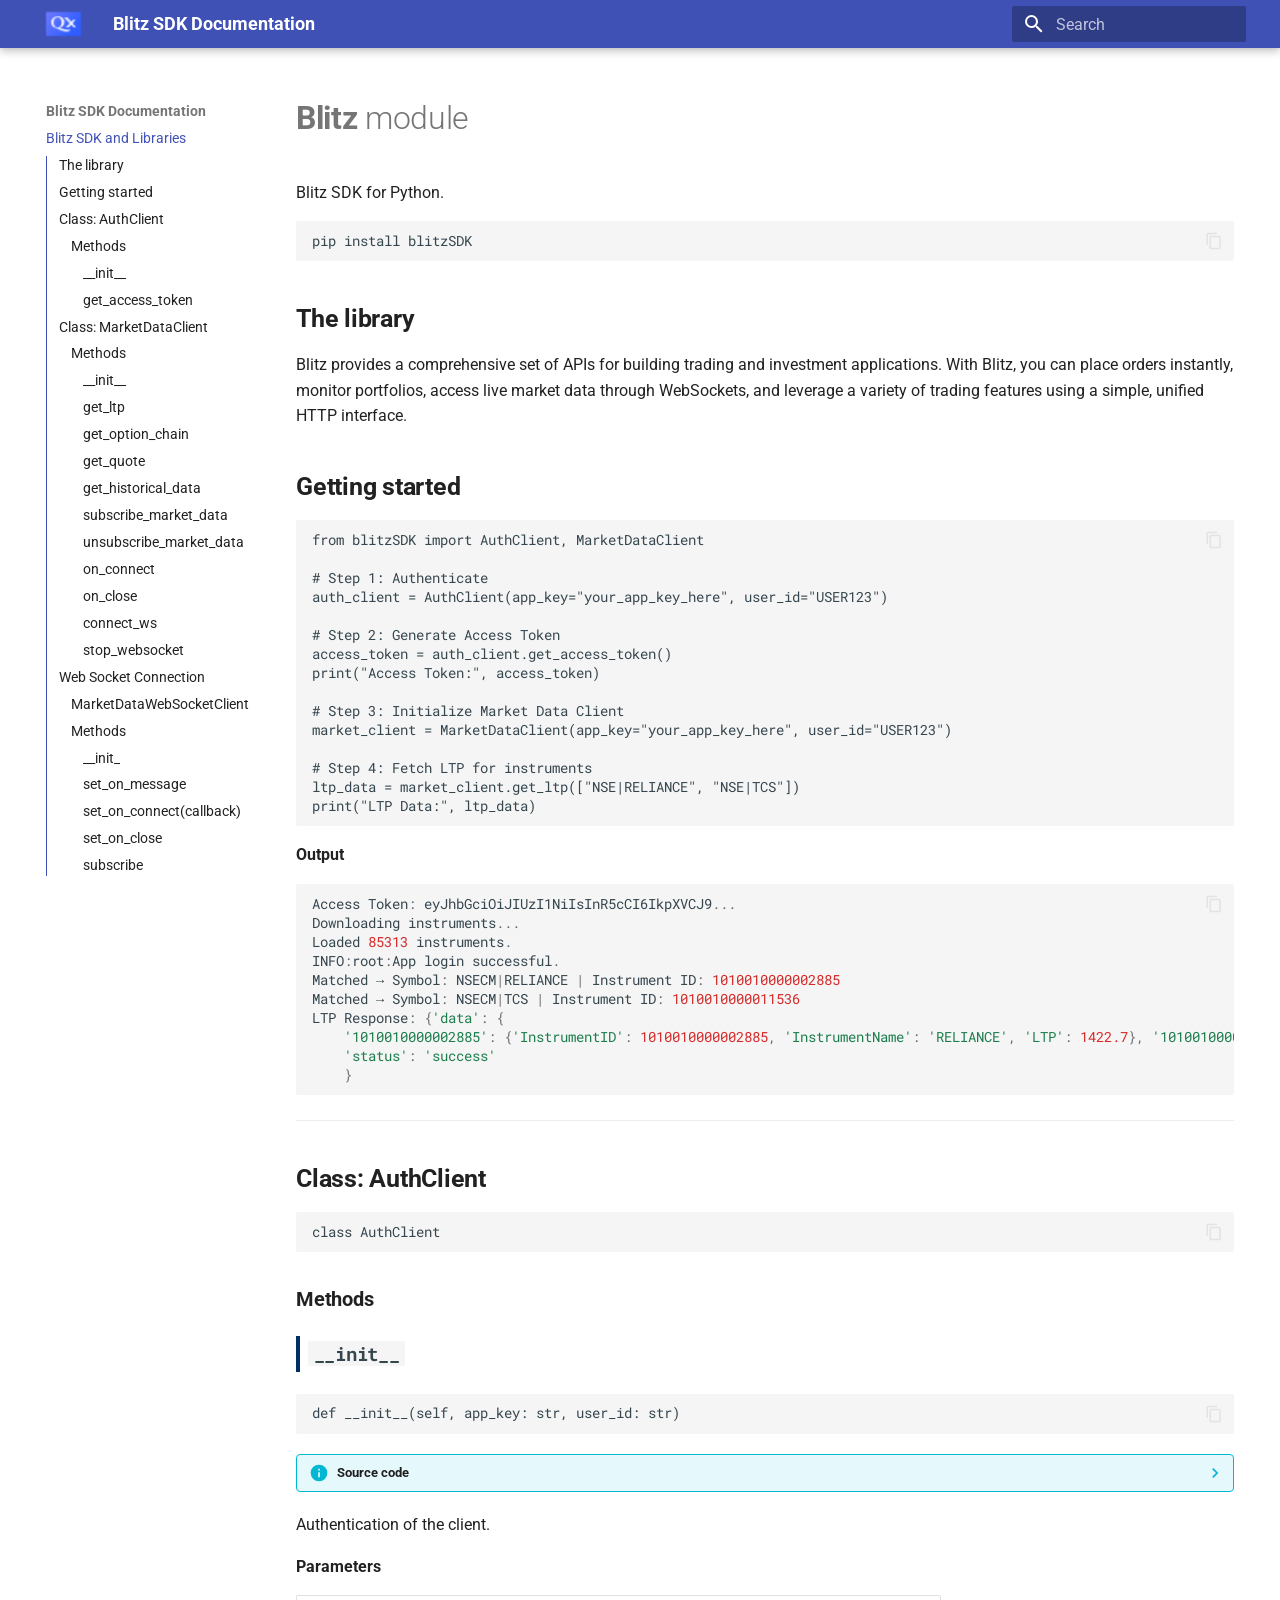
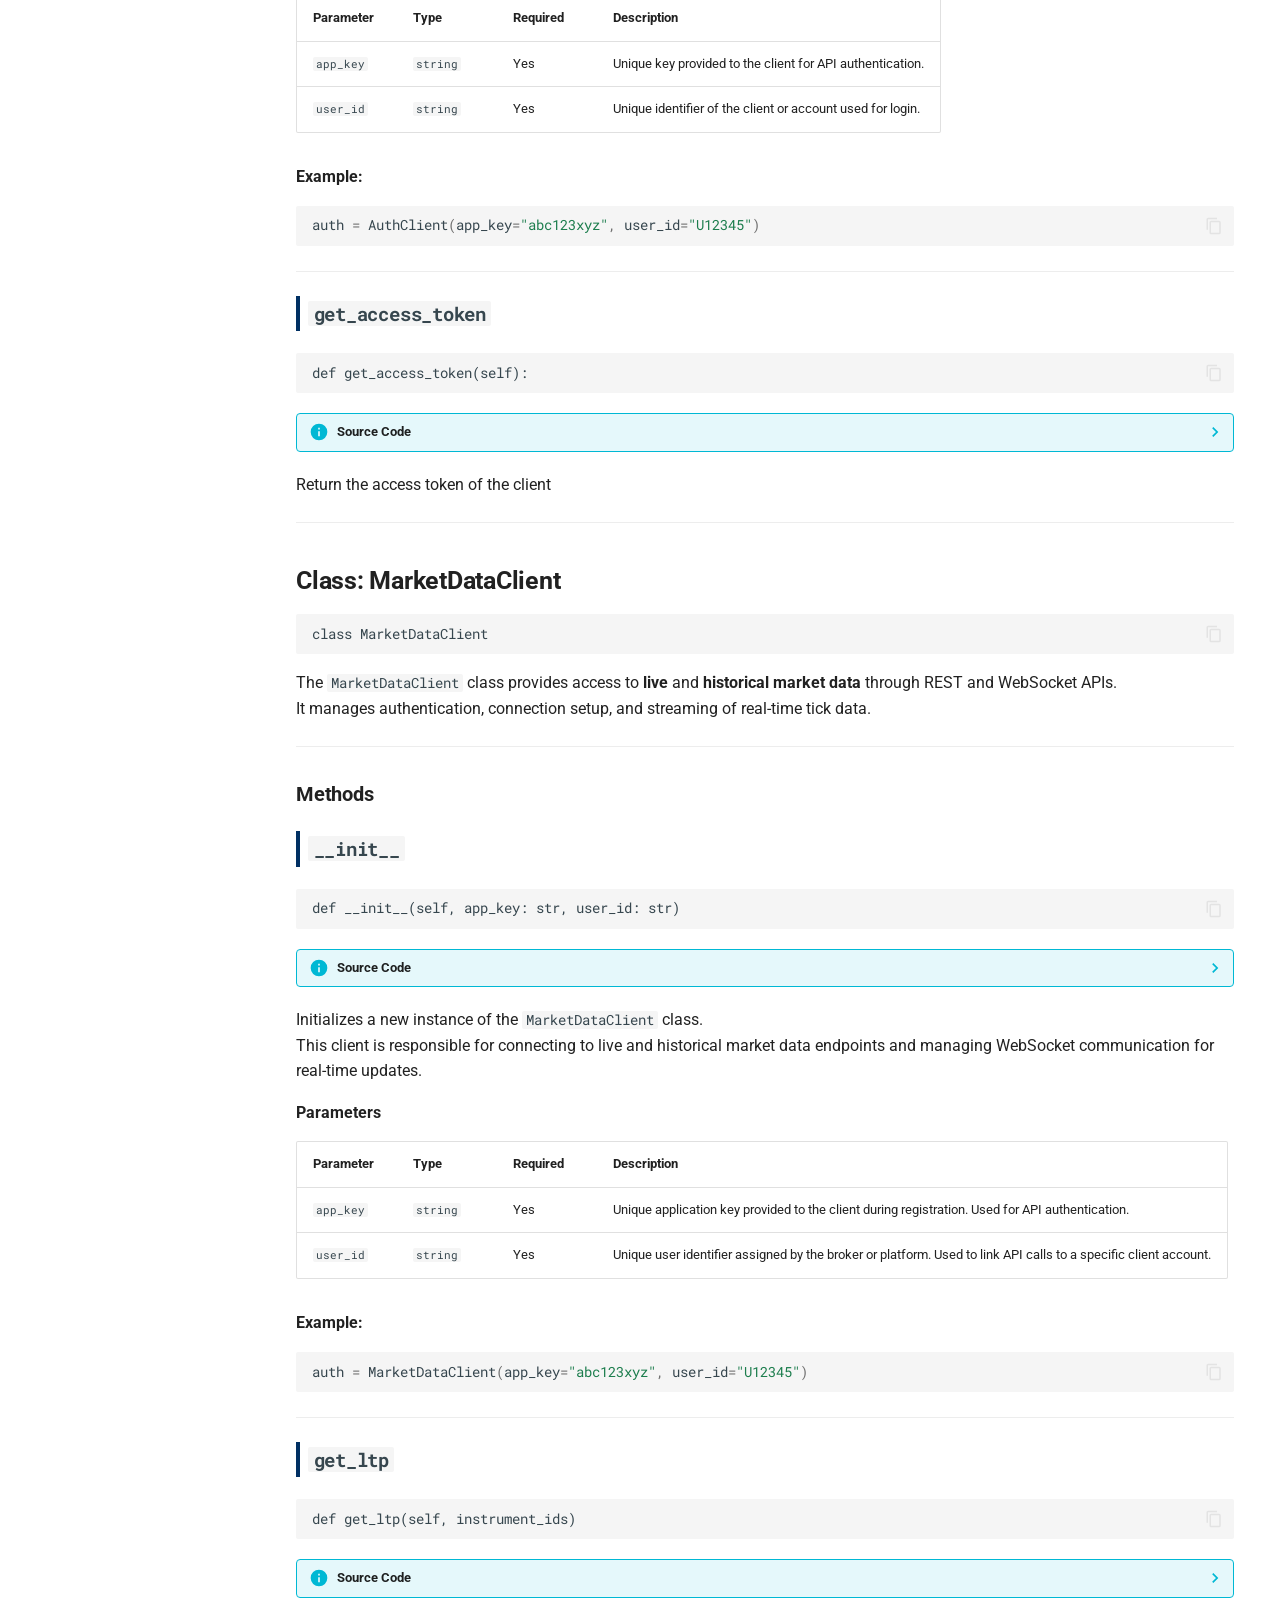
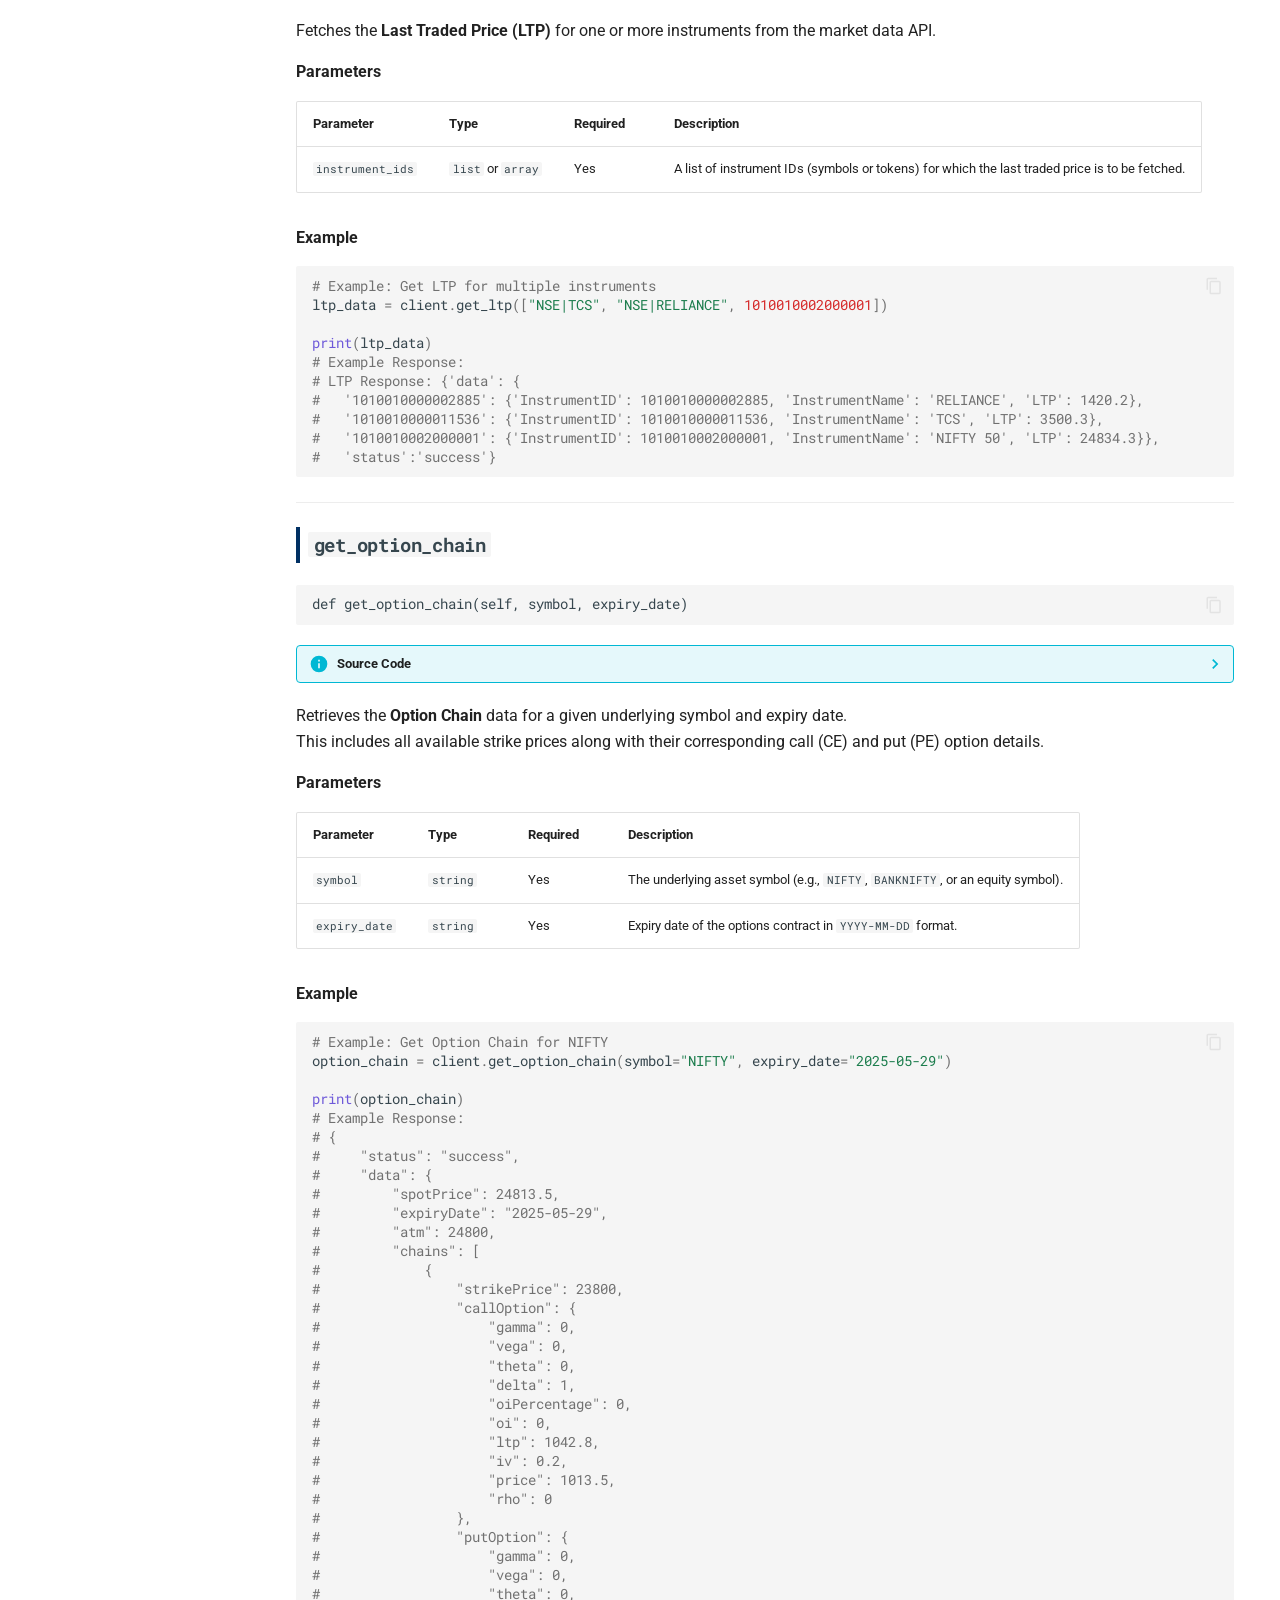
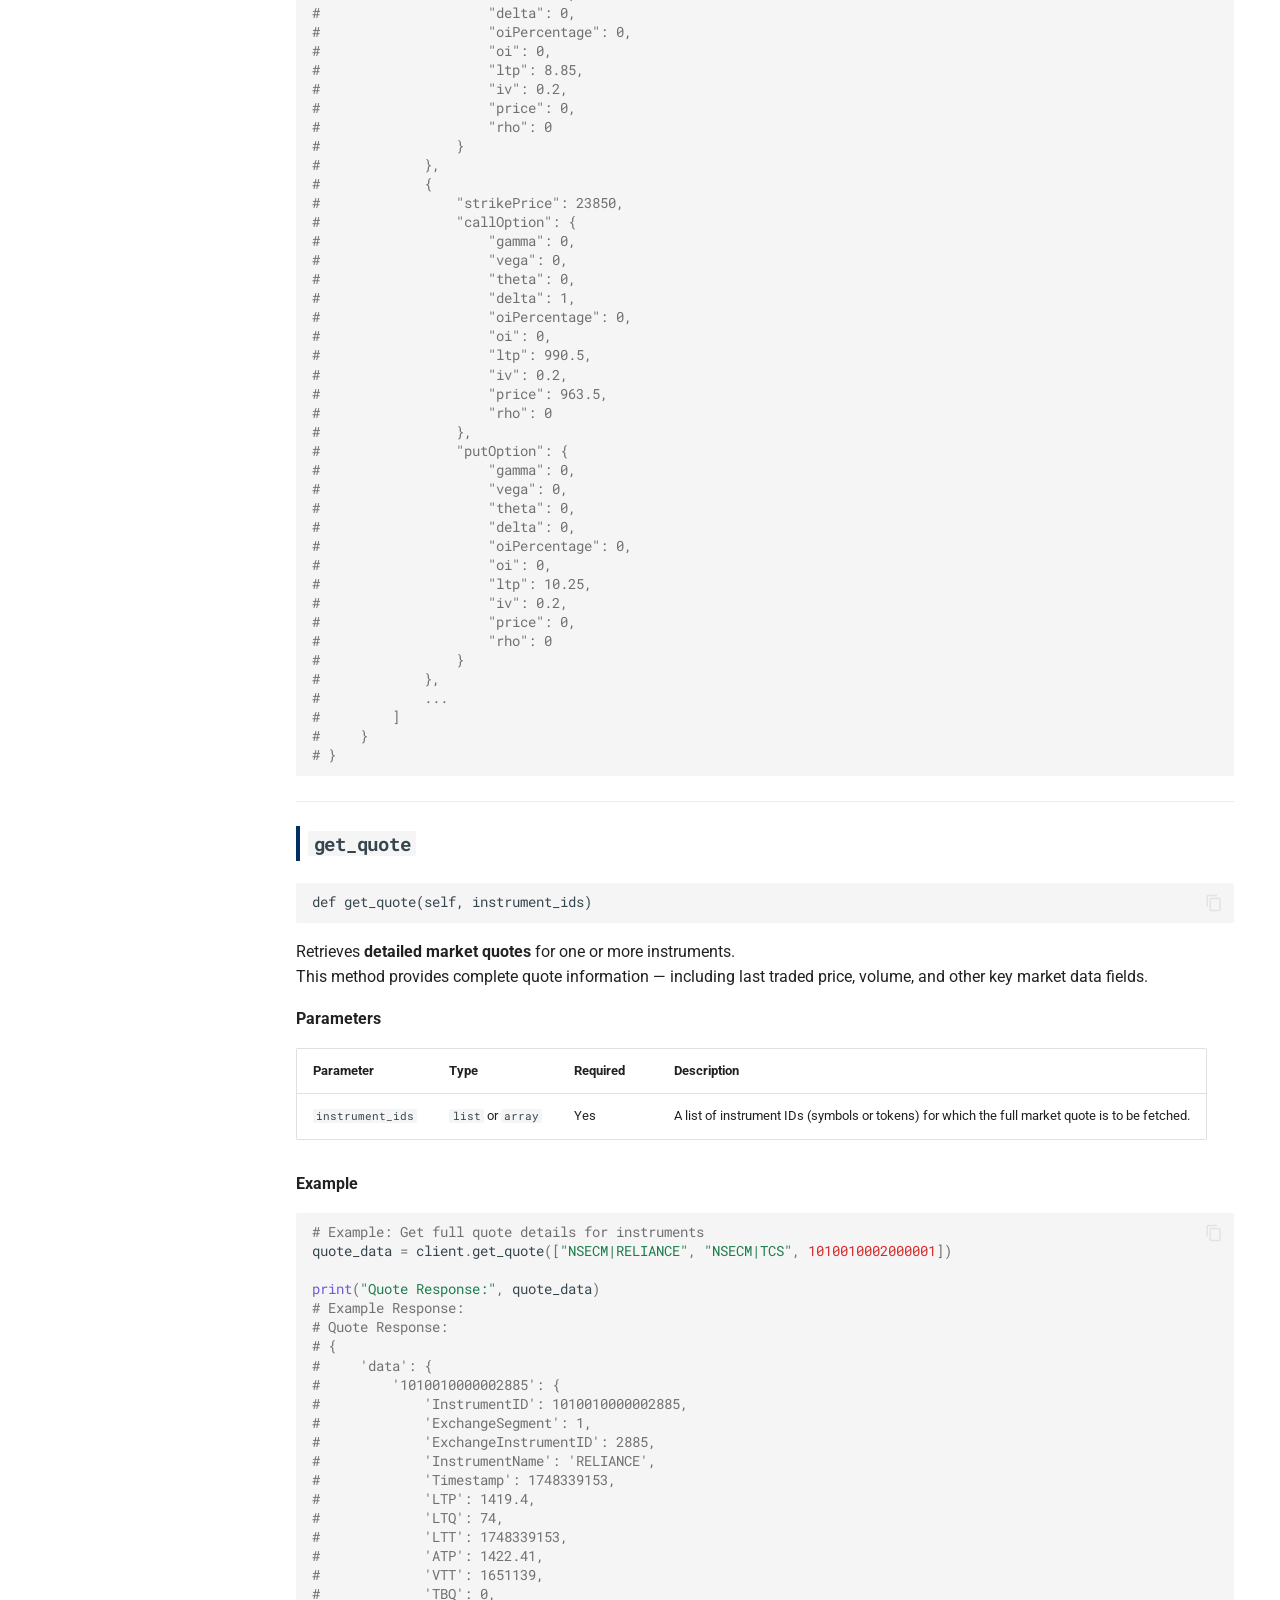
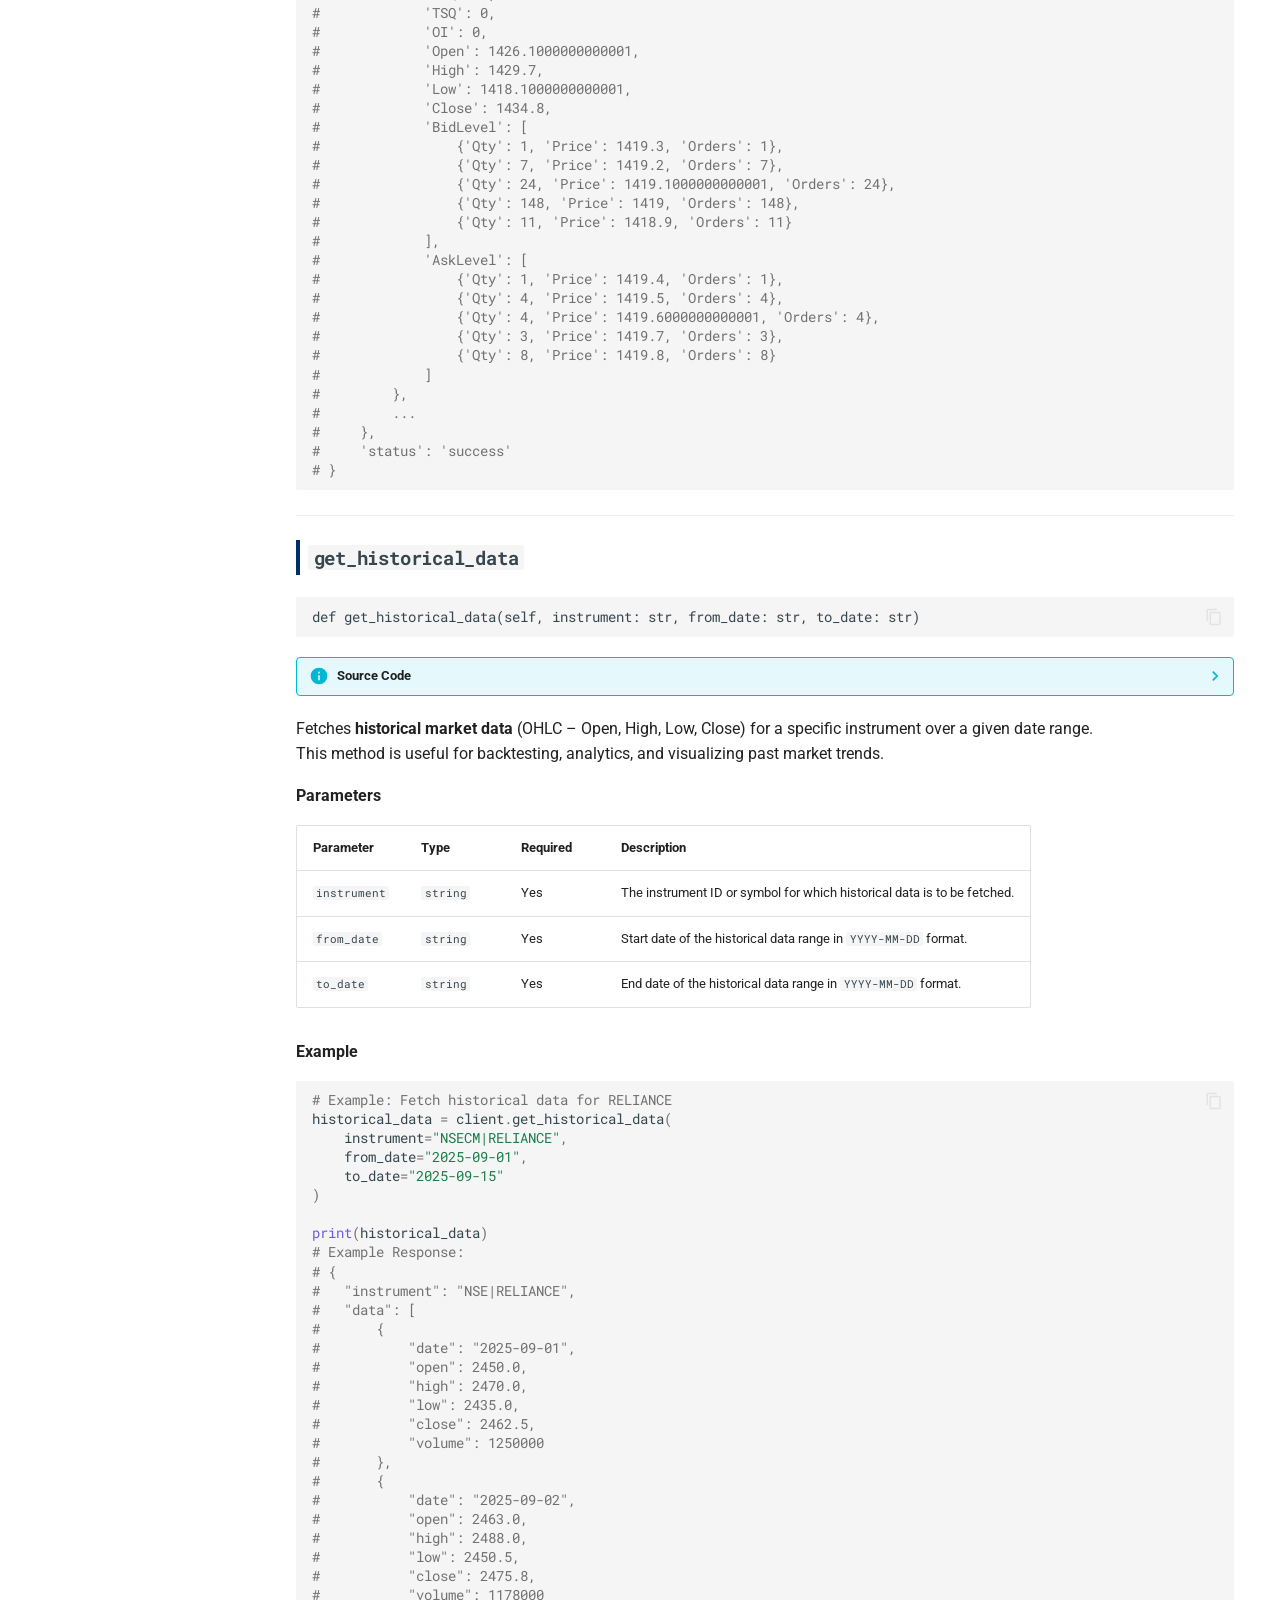
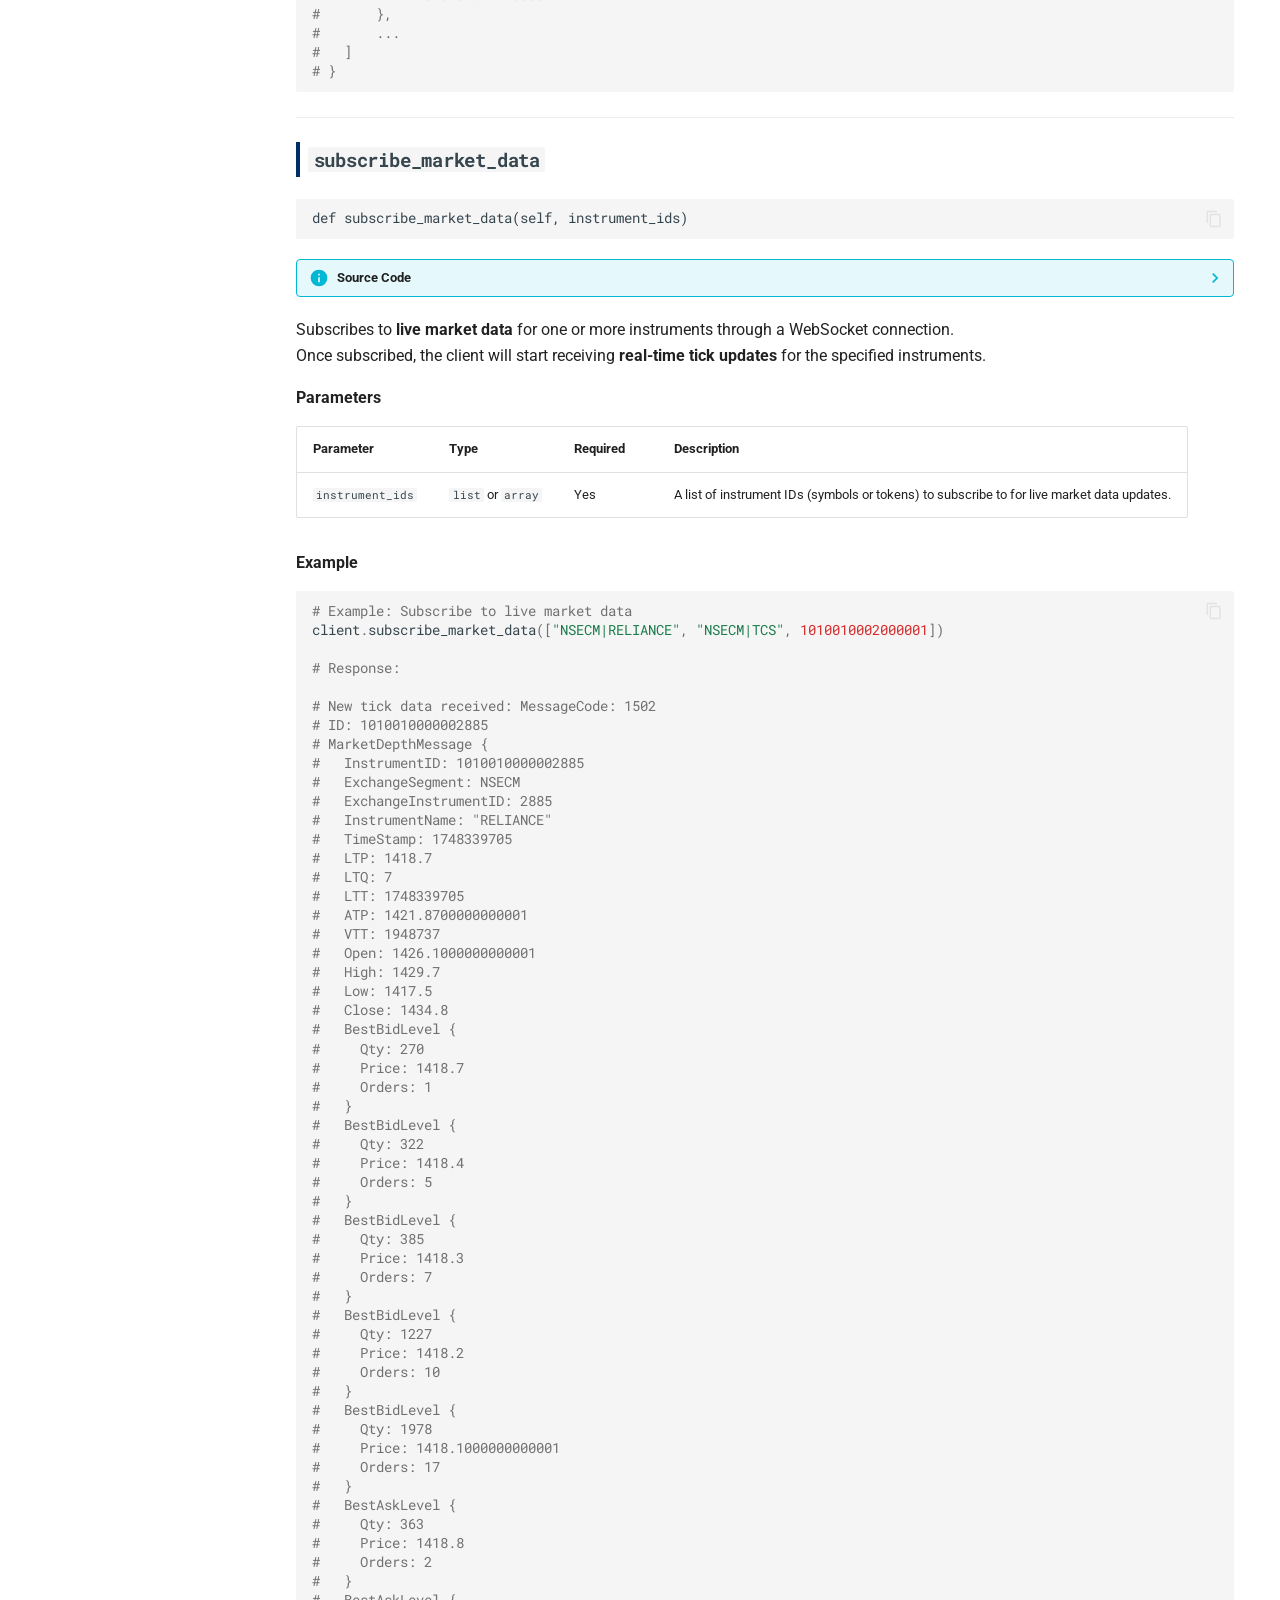
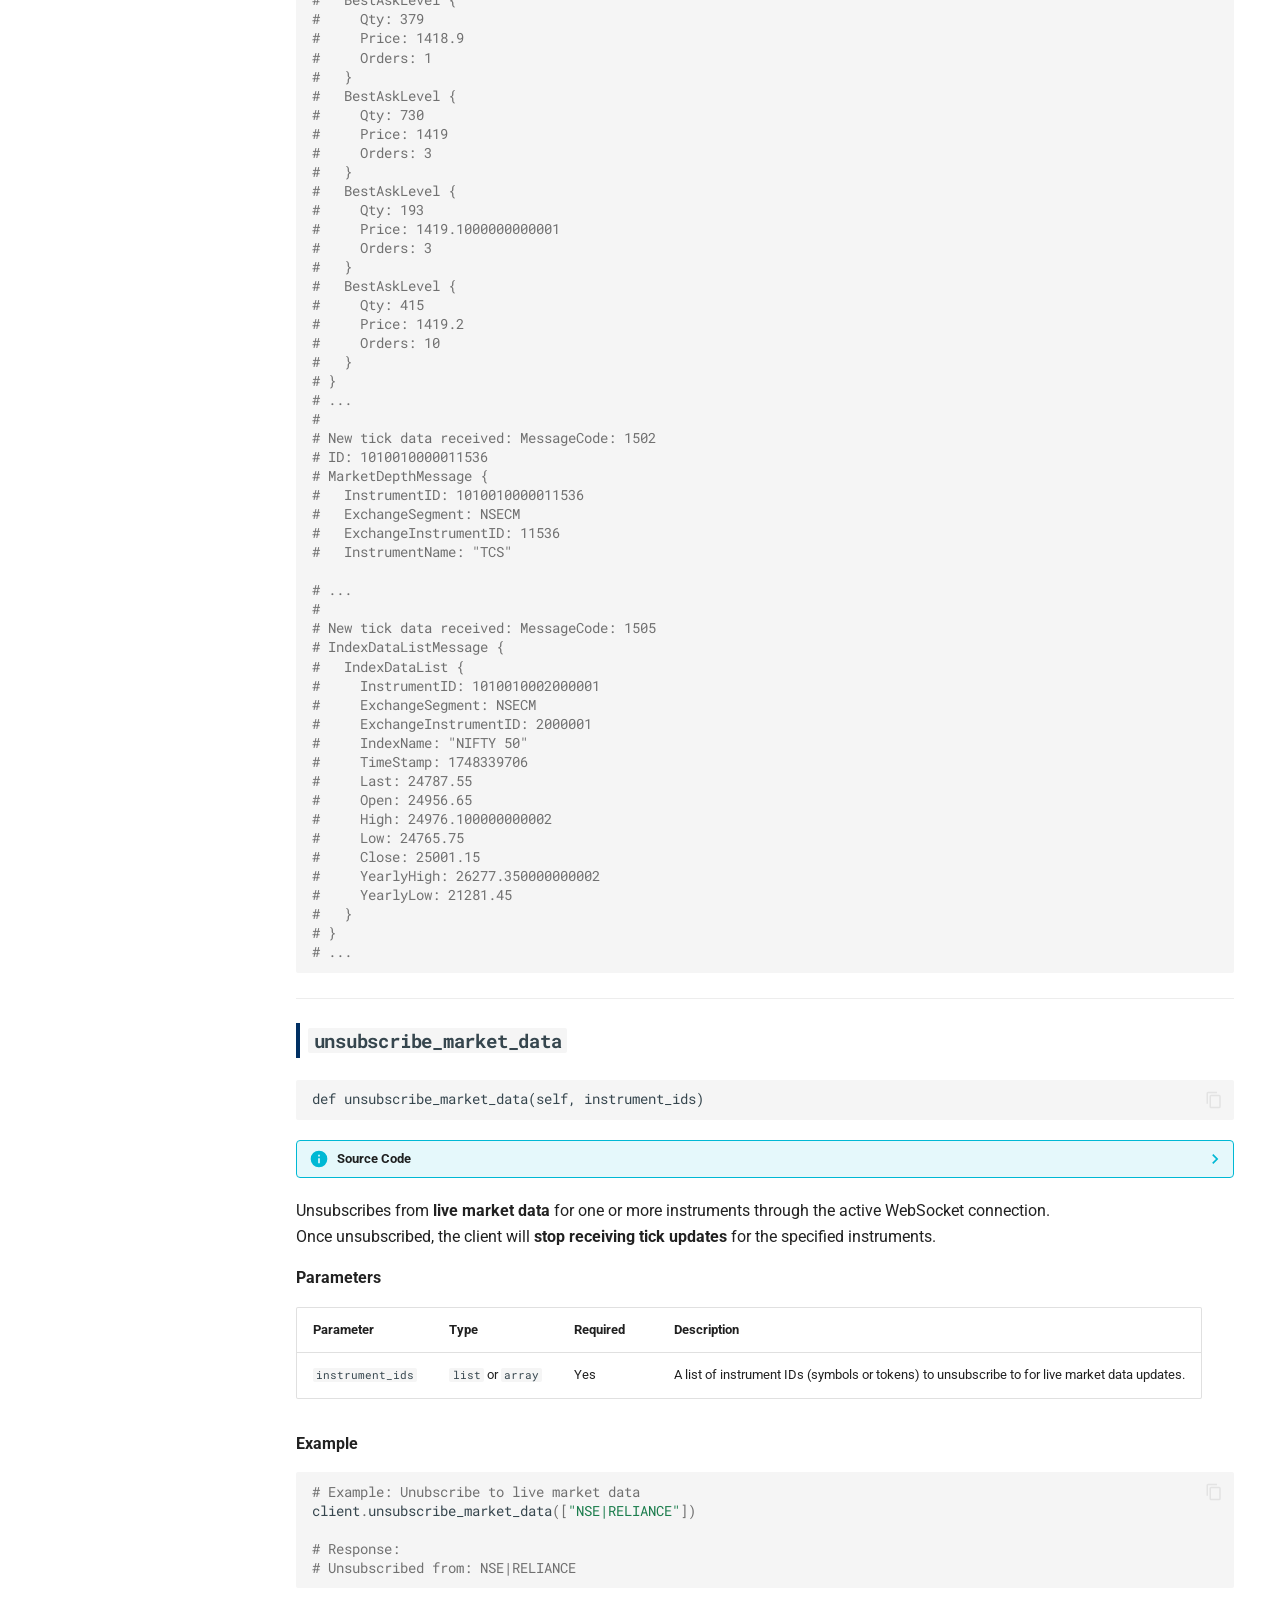
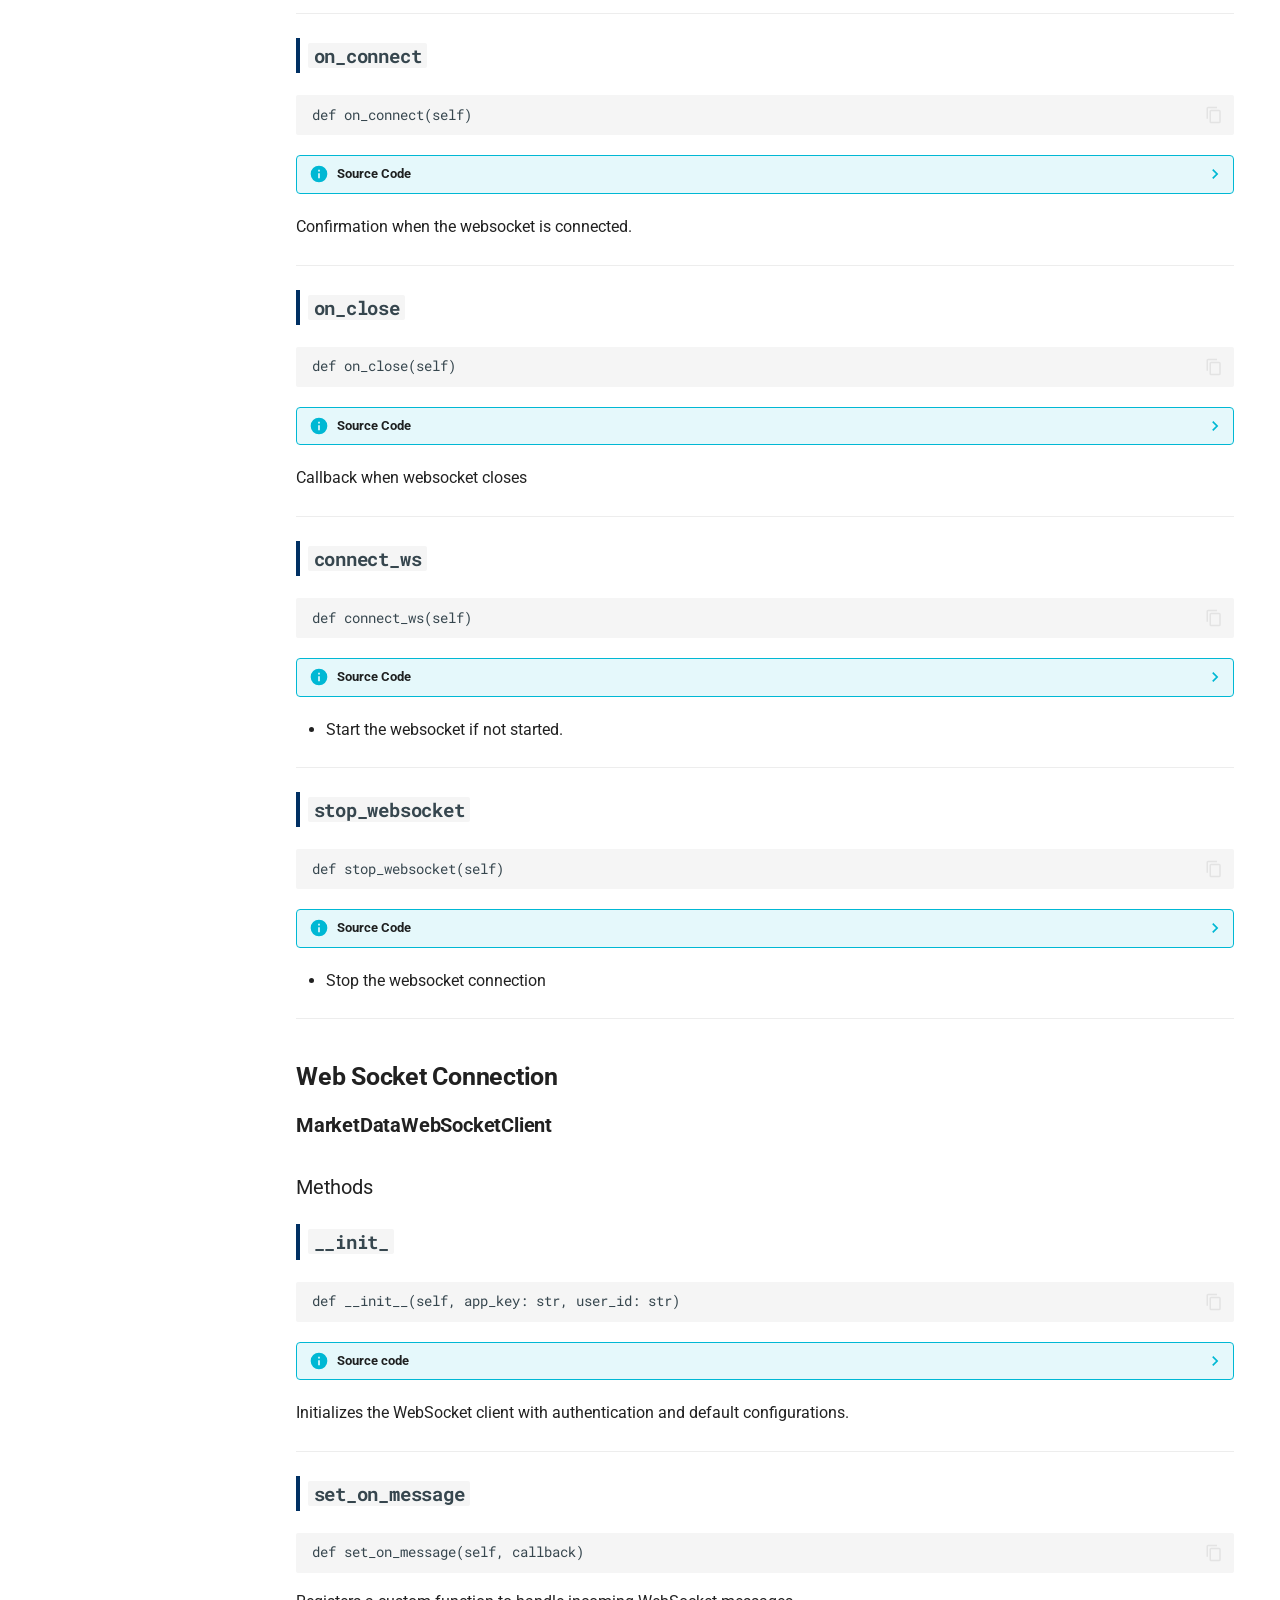
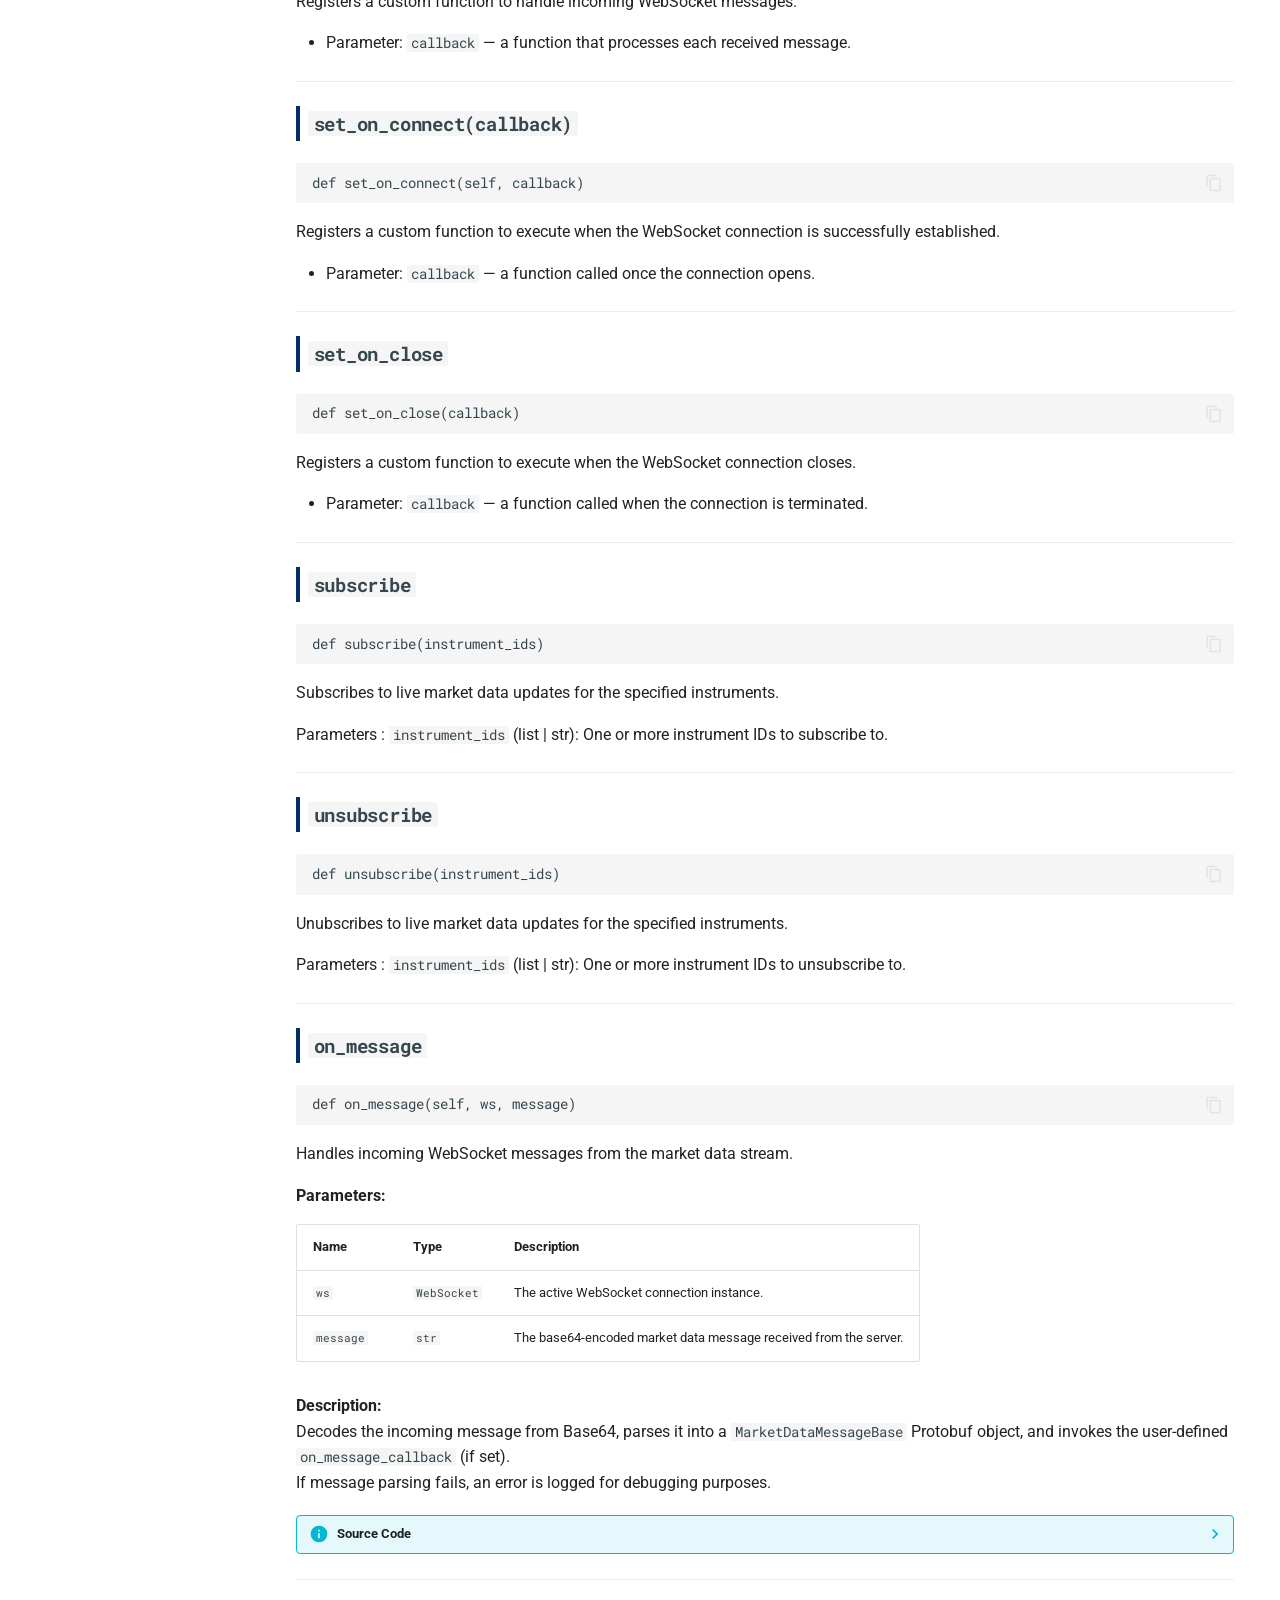
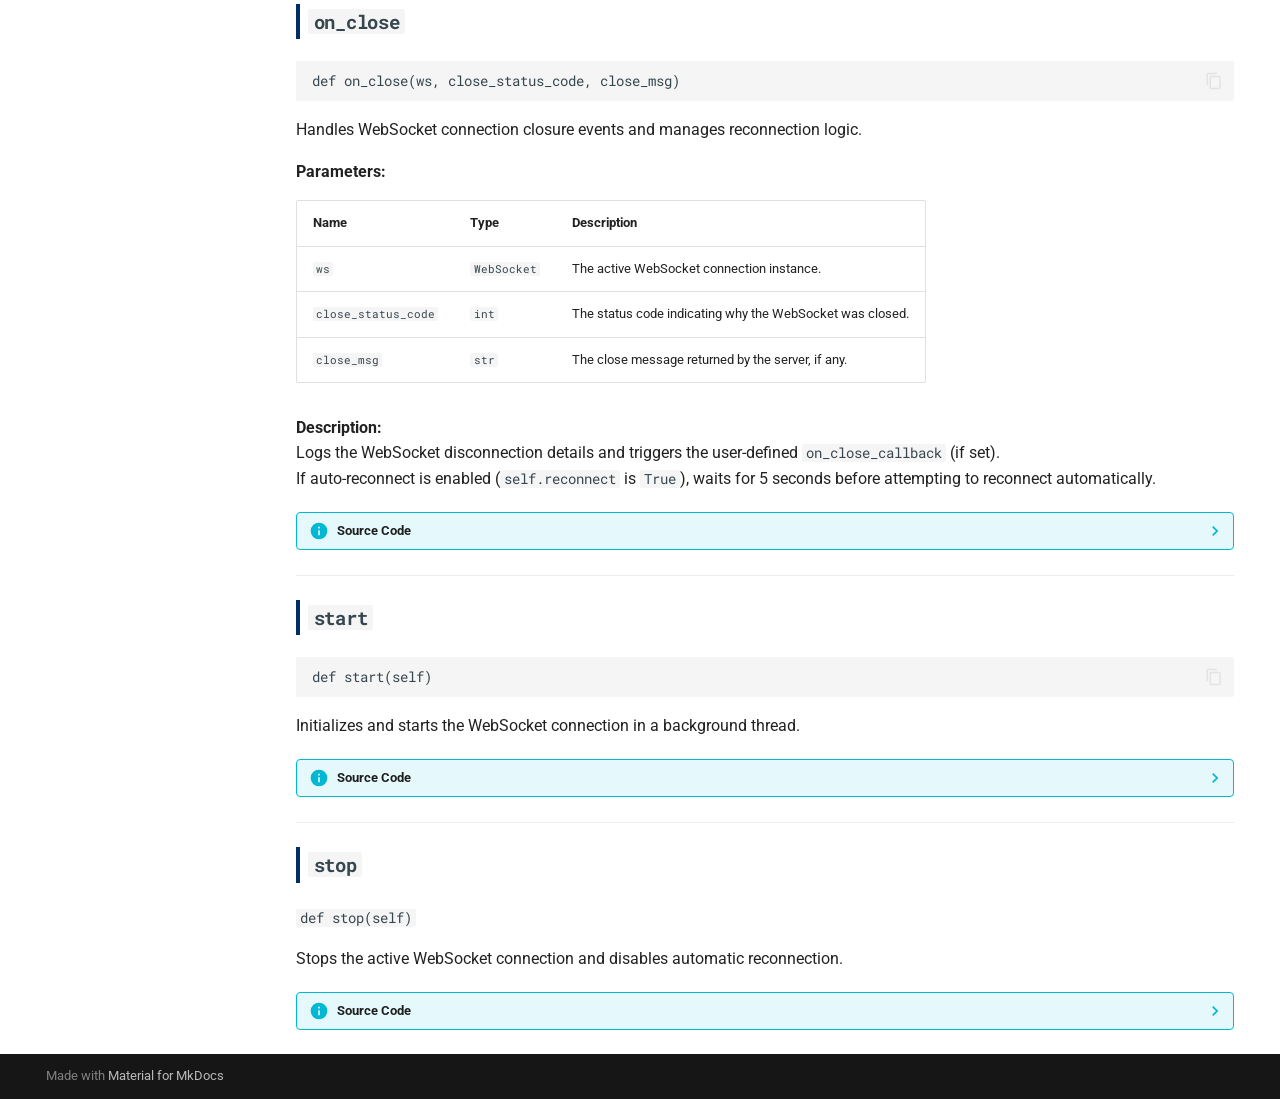
==== commit c6cd85d5: "Deployed a387e51 with MkDocs version: 1.6.1" ====
--- a/index.html
+++ b/index.html
@@ -262,15 +262,16 @@
 </li>
       
         <li class="md-nav__item">
-  <a href="#class" class="md-nav__link">
-    <span class="md-ellipsis">
-      Class
-    </span>
-  </a>
-  
-</li>
-      
-        <li class="md-nav__item">
+  <a href="#class-authclient" class="md-nav__link">
+    <span class="md-ellipsis">
+      Class: AuthClient
+    </span>
+  </a>
+  
+    <nav class="md-nav" aria-label="Class: AuthClient">
+      <ul class="md-nav__list">
+        
+          <li class="md-nav__item">
   <a href="#methods" class="md-nav__link">
     <span class="md-ellipsis">
       Methods
@@ -302,17 +303,23 @@
     </nav>
   
 </li>
+        
+      </ul>
+    </nav>
+  
+</li>
       
         <li class="md-nav__item">
-  <a href="#class_1" class="md-nav__link">
-    <span class="md-ellipsis">
-      Class
-    </span>
-  </a>
-  
-</li>
-      
-        <li class="md-nav__item">
+  <a href="#class-marketdataclient" class="md-nav__link">
+    <span class="md-ellipsis">
+      Class: MarketDataClient
+    </span>
+  </a>
+  
+    <nav class="md-nav" aria-label="Class: MarketDataClient">
+      <ul class="md-nav__list">
+        
+          <li class="md-nav__item">
   <a href="#methods_1" class="md-nav__link">
     <span class="md-ellipsis">
       Methods
@@ -332,6 +339,60 @@
 </li>
         
           <li class="md-nav__item">
+  <a href="#get_ltp" class="md-nav__link">
+    <span class="md-ellipsis">
+      get_ltp
+    </span>
+  </a>
+  
+</li>
+        
+          <li class="md-nav__item">
+  <a href="#get_option_chain" class="md-nav__link">
+    <span class="md-ellipsis">
+      get_option_chain
+    </span>
+  </a>
+  
+</li>
+        
+          <li class="md-nav__item">
+  <a href="#get_quote" class="md-nav__link">
+    <span class="md-ellipsis">
+      get_quote
+    </span>
+  </a>
+  
+</li>
+        
+          <li class="md-nav__item">
+  <a href="#get_historical_data" class="md-nav__link">
+    <span class="md-ellipsis">
+      get_historical_data
+    </span>
+  </a>
+  
+</li>
+        
+          <li class="md-nav__item">
+  <a href="#subscribe_market_data" class="md-nav__link">
+    <span class="md-ellipsis">
+      subscribe_market_data
+    </span>
+  </a>
+  
+</li>
+        
+          <li class="md-nav__item">
+  <a href="#unsubscribe_market_data" class="md-nav__link">
+    <span class="md-ellipsis">
+      unsubscribe_market_data
+    </span>
+  </a>
+  
+</li>
+        
+          <li class="md-nav__item">
   <a href="#on_connect" class="md-nav__link">
     <span class="md-ellipsis">
       on_connect
@@ -350,33 +411,6 @@
 </li>
         
           <li class="md-nav__item">
-  <a href="#get_ltp" class="md-nav__link">
-    <span class="md-ellipsis">
-      get_ltp
-    </span>
-  </a>
-  
-</li>
-        
-          <li class="md-nav__item">
-  <a href="#get_option_chain" class="md-nav__link">
-    <span class="md-ellipsis">
-      get_option_chain
-    </span>
-  </a>
-  
-</li>
-        
-          <li class="md-nav__item">
-  <a href="#get_quote" class="md-nav__link">
-    <span class="md-ellipsis">
-      get_quote
-    </span>
-  </a>
-  
-</li>
-        
-          <li class="md-nav__item">
   <a href="#connect_ws" class="md-nav__link">
     <span class="md-ellipsis">
       connect_ws
@@ -388,36 +422,143 @@
           <li class="md-nav__item">
   <a href="#stop_websocket" class="md-nav__link">
     <span class="md-ellipsis">
-      Stop_websocket
-    </span>
-  </a>
-  
-</li>
-        
-          <li class="md-nav__item">
-  <a href="#subscribe_market_data" class="md-nav__link">
-    <span class="md-ellipsis">
-      subscribe_market_data
-    </span>
-  </a>
-  
-</li>
-        
-          <li class="md-nav__item">
-  <a href="#unsubscribe_market_data" class="md-nav__link">
-    <span class="md-ellipsis">
-      unsubscribe_market_data
-    </span>
-  </a>
-  
-</li>
-        
-          <li class="md-nav__item">
-  <a href="#get_historical_data" class="md-nav__link">
-    <span class="md-ellipsis">
-      get_historical_data
-    </span>
-  </a>
+      stop_websocket
+    </span>
+  </a>
+  
+</li>
+        
+      </ul>
+    </nav>
+  
+</li>
+        
+      </ul>
+    </nav>
+  
+</li>
+      
+        <li class="md-nav__item">
+  <a href="#web-socket-connection" class="md-nav__link">
+    <span class="md-ellipsis">
+      Web Socket Connection
+    </span>
+  </a>
+  
+    <nav class="md-nav" aria-label="Web Socket Connection">
+      <ul class="md-nav__list">
+        
+          <li class="md-nav__item">
+  <a href="#marketdatawebsocketclient" class="md-nav__link">
+    <span class="md-ellipsis">
+      MarketDataWebSocketClient
+    </span>
+  </a>
+  
+</li>
+        
+          <li class="md-nav__item">
+  <a href="#methods_2" class="md-nav__link">
+    <span class="md-ellipsis">
+      Methods
+    </span>
+  </a>
+  
+    <nav class="md-nav" aria-label="Methods">
+      <ul class="md-nav__list">
+        
+          <li class="md-nav__item">
+  <a href="#__init_" class="md-nav__link">
+    <span class="md-ellipsis">
+      __init_
+    </span>
+  </a>
+  
+</li>
+        
+          <li class="md-nav__item">
+  <a href="#set_on_message" class="md-nav__link">
+    <span class="md-ellipsis">
+      set_on_message
+    </span>
+  </a>
+  
+</li>
+        
+          <li class="md-nav__item">
+  <a href="#set_on_connectcallback" class="md-nav__link">
+    <span class="md-ellipsis">
+      set_on_connect(callback)
+    </span>
+  </a>
+  
+</li>
+        
+          <li class="md-nav__item">
+  <a href="#set_on_close" class="md-nav__link">
+    <span class="md-ellipsis">
+      set_on_close
+    </span>
+  </a>
+  
+</li>
+        
+          <li class="md-nav__item">
+  <a href="#subscribe" class="md-nav__link">
+    <span class="md-ellipsis">
+      subscribe
+    </span>
+  </a>
+  
+</li>
+        
+          <li class="md-nav__item">
+  <a href="#unsubscribe" class="md-nav__link">
+    <span class="md-ellipsis">
+      unsubscribe
+    </span>
+  </a>
+  
+</li>
+        
+          <li class="md-nav__item">
+  <a href="#on_message" class="md-nav__link">
+    <span class="md-ellipsis">
+      on_message
+    </span>
+  </a>
+  
+</li>
+        
+          <li class="md-nav__item">
+  <a href="#on_close_1" class="md-nav__link">
+    <span class="md-ellipsis">
+      on_close
+    </span>
+  </a>
+  
+</li>
+        
+          <li class="md-nav__item">
+  <a href="#start" class="md-nav__link">
+    <span class="md-ellipsis">
+      start
+    </span>
+  </a>
+  
+</li>
+        
+          <li class="md-nav__item">
+  <a href="#stop" class="md-nav__link">
+    <span class="md-ellipsis">
+      stop
+    </span>
+  </a>
+  
+</li>
+        
+      </ul>
+    </nav>
   
 </li>
         
@@ -472,19 +613,27 @@
 market_client = MarketDataClient(app_key="your_app_key_here", user_id="USER123")
 
 # Step 4: Fetch LTP for instruments
-ltp_data = market_client.get_ltp(["NSE:RELIANCE", "NSE:TCS"])
+ltp_data = market_client.get_ltp(["NSE|RELIANCE", "NSE|TCS"])
 print("LTP Data:", ltp_data)
 </code></pre>
 <p><strong>Output</strong>
 <div class="highlight"><pre><span></span><code><span class="n">Access</span> <span class="n">Token</span><span class="p">:</span> <span class="n">eyJhbGciOiJIUzI1NiIsInR5cCI6IkpXVCJ9</span><span class="o">...</span>
-<span class="n">LTP</span> <span class="n">Data</span><span class="p">:</span> <span class="p">{</span><span class="s1">&#39;NSE:RELIANCE&#39;</span><span class="p">:</span> <span class="mf">2448.25</span><span class="p">,</span> <span class="s1">&#39;NSE:TCS&#39;</span><span class="p">:</span> <span class="mf">3575.10</span><span class="p">}</span>
+<span class="n">Downloading</span> <span class="n">instruments</span><span class="o">...</span>
+<span class="n">Loaded</span> <span class="mi">85313</span> <span class="n">instruments</span><span class="o">.</span>
+<span class="n">INFO</span><span class="p">:</span><span class="n">root</span><span class="p">:</span><span class="n">App</span> <span class="n">login</span> <span class="n">successful</span><span class="o">.</span>
+<span class="n">Matched</span> <span class="err">→</span> <span class="n">Symbol</span><span class="p">:</span> <span class="n">NSECM</span><span class="o">|</span><span class="n">RELIANCE</span> <span class="o">|</span> <span class="n">Instrument</span> <span class="n">ID</span><span class="p">:</span> <span class="mi">1010010000002885</span>
+<span class="n">Matched</span> <span class="err">→</span> <span class="n">Symbol</span><span class="p">:</span> <span class="n">NSECM</span><span class="o">|</span><span class="n">TCS</span> <span class="o">|</span> <span class="n">Instrument</span> <span class="n">ID</span><span class="p">:</span> <span class="mi">1010010000011536</span>
+<span class="n">LTP</span> <span class="n">Response</span><span class="p">:</span> <span class="p">{</span><span class="s1">&#39;data&#39;</span><span class="p">:</span> <span class="p">{</span>
+    <span class="s1">&#39;1010010000002885&#39;</span><span class="p">:</span> <span class="p">{</span><span class="s1">&#39;InstrumentID&#39;</span><span class="p">:</span> <span class="mi">1010010000002885</span><span class="p">,</span> <span class="s1">&#39;InstrumentName&#39;</span><span class="p">:</span> <span class="s1">&#39;RELIANCE&#39;</span><span class="p">,</span> <span class="s1">&#39;LTP&#39;</span><span class="p">:</span> <span class="mf">1422.7</span><span class="p">},</span> <span class="s1">&#39;1010010000011536&#39;</span><span class="p">:</span> <span class="p">{</span><span class="s1">&#39;InstrumentID&#39;</span><span class="p">:</span> <span class="mi">1010010000011536</span><span class="p">,</span> <span class="s1">&#39;InstrumentName&#39;</span><span class="p">:</span> <span class="s1">&#39;TCS&#39;</span><span class="p">,</span> <span class="s1">&#39;LTP&#39;</span><span class="p">:</span> <span class="mf">3507.8</span><span class="p">}},</span>
+    <span class="s1">&#39;status&#39;</span><span class="p">:</span> <span class="s1">&#39;success&#39;</span>
+    <span class="p">}</span>
 </code></pre></div></p>
 <hr />
-<h2 id="class"><strong>Class</strong></h2>
+<h2 id="class-authclient"><strong>Class: AuthClient</strong></h2>
 <div class="highlight"><pre><span></span><code>class AuthClient
 </code></pre></div>
-<h2 id="methods"><strong>Methods</strong></h2>
-<h3 id="__init__"><strong><code>__init__</code></strong></h3>
+<h3 id="methods"><strong>Methods</strong></h3>
+<h4 id="__init__"><strong><code>__init__</code></strong></h4>
 <div class="highlight"><pre><span></span><code>def __init__(self, app_key: str, user_id: str)
 </code></pre></div>
 <details class="info">
@@ -526,7 +675,7 @@
 <div class="highlight"><pre><span></span><code><span class="n">auth</span> <span class="o">=</span> <span class="n">AuthClient</span><span class="p">(</span><span class="n">app_key</span><span class="o">=</span><span class="s2">&quot;abc123xyz&quot;</span><span class="p">,</span> <span class="n">user_id</span><span class="o">=</span><span class="s2">&quot;U12345&quot;</span><span class="p">)</span>
 </code></pre></div></p>
 <hr />
-<h3 id="get_access_token"><strong><code>get_access_token</code></strong></h3>
+<h4 id="get_access_token"><strong><code>get_access_token</code></strong></h4>
 <div class="highlight"><pre><span></span><code>def get_access_token(self):
 </code></pre></div>
 <details class="info">
@@ -540,14 +689,14 @@
 </details>
 <p>Return the access token of the client</p>
 <hr />
-<h2 id="class_1"><strong>Class</strong></h2>
+<h2 id="class-marketdataclient"><strong>Class: MarketDataClient</strong></h2>
 <div class="highlight"><pre><span></span><code>class MarketDataClient
 </code></pre></div>
 <p>The <code>MarketDataClient</code> class provides access to <strong>live</strong> and <strong>historical market data</strong> through REST and WebSocket APIs.<br />
 It manages authentication, connection setup, and streaming of real-time tick data.</p>
 <hr />
-<h2 id="methods_1"><strong>Methods</strong></h2>
-<h3 id="__init___1"><strong><code>__init__</code></strong></h3>
+<h3 id="methods_1"><strong>Methods</strong></h3>
+<h4 id="__init___1"><strong><code>__init__</code></strong></h4>
 <div class="highlight"><pre><span></span><code>def __init__(self, app_key: str, user_id: str)
 </code></pre></div>
 <details class="info">
@@ -555,12 +704,9 @@
 <div class="highlight"><pre><span></span><code><span class="k">def</span><span class="w"> </span><span class="fm">__init__</span><span class="p">(</span><span class="bp">self</span><span class="p">,</span> <span class="n">app_key</span><span class="p">:</span> <span class="nb">str</span><span class="p">,</span> <span class="n">user_id</span><span class="p">:</span> <span class="nb">str</span><span class="p">):</span>
     <span class="bp">self</span><span class="o">.</span><span class="n">app_key</span> <span class="o">=</span> <span class="n">app_key</span>
     <span class="bp">self</span><span class="o">.</span><span class="n">user_id</span> <span class="o">=</span> <span class="n">user_id</span>
-    <span class="bp">self</span><span class="o">.</span><span class="n">api_base_url</span> <span class="o">=</span> <span class="s2">&quot;http://182.70.127.254:11022/api&quot;</span>
-    <span class="bp">self</span><span class="o">.</span><span class="n">api_hist_base_url</span> <span class="o">=</span> <span class="s2">&quot;http://14.99.227.18:11025/md-api/&quot;</span>
-    <span class="bp">self</span><span class="o">.</span><span class="n">token</span> <span class="o">=</span> <span class="kc">None</span> 
+    <span class="bp">self</span><span class="o">.</span><span class="n">api_base_url</span> <span class="o">=</span> <span class="n">API_BASE_URL</span>
+    <span class="bp">self</span><span class="o">.</span><span class="n">api_hist_base_url</span> <span class="o">=</span> <span class="n">API_BASE_URL</span>
     <span class="bp">self</span><span class="o">.</span><span class="n">auth_client</span> <span class="o">=</span> <span class="n">AuthClient</span><span class="p">(</span><span class="n">app_key</span><span class="p">,</span> <span class="n">user_id</span><span class="p">)</span>
-    <span class="bp">self</span><span class="o">.</span><span class="n">access_token</span> <span class="o">=</span> <span class="kc">None</span>
-
     <span class="bp">self</span><span class="o">.</span><span class="n">_ensure_logged_in</span><span class="p">()</span>
     <span class="bp">self</span><span class="o">.</span><span class="n">ws_client</span> <span class="o">=</span> <span class="n">MarketDataWebSocketClient</span><span class="p">(</span><span class="bp">self</span><span class="o">.</span><span class="n">access_token</span><span class="p">)</span>
     <span class="bp">self</span><span class="o">.</span><span class="n">ws_client</span><span class="o">.</span><span class="n">set_on_connect</span><span class="p">(</span><span class="bp">self</span><span class="o">.</span><span class="n">on_connect</span><span class="p">)</span>
@@ -599,32 +745,7 @@
 <div class="highlight"><pre><span></span><code><span class="n">auth</span> <span class="o">=</span> <span class="n">MarketDataClient</span><span class="p">(</span><span class="n">app_key</span><span class="o">=</span><span class="s2">&quot;abc123xyz&quot;</span><span class="p">,</span> <span class="n">user_id</span><span class="o">=</span><span class="s2">&quot;U12345&quot;</span><span class="p">)</span>
 </code></pre></div></p>
 <hr />
-<h3 id="on_connect"><strong><code>on_connect</code></strong></h3>
-<div class="highlight"><pre><span></span><code>def on_connect(self)
-</code></pre></div>
-<details class="info">
-<summary>Source Code</summary>
-<div class="highlight"><pre><span></span><code><span class="k">def</span><span class="w"> </span><span class="nf">on_connect</span><span class="p">(</span><span class="bp">self</span><span class="p">):</span>
-<span class="w">    </span><span class="sd">&quot;&quot;&quot;Callback when WebSocket connects.&quot;&quot;&quot;</span>
-    <span class="bp">self</span><span class="o">.</span><span class="n">ws_client</span><span class="o">.</span><span class="n">start</span><span class="p">()</span>
-    <span class="n">logging</span><span class="o">.</span><span class="n">info</span><span class="p">(</span><span class="s2">&quot;WebSocket connected successfully.&quot;</span><span class="p">)</span>
-</code></pre></div>
-</details>
-<p>Confirmation when the websocket is connected.</p>
-<hr />
-<h3 id="on_close"><strong><code>on_close</code></strong></h3>
-<div class="highlight"><pre><span></span><code>def on_close(self)
-</code></pre></div>
-<details class="info">
-<summary>Source Code</summary>
-<div class="highlight"><pre><span></span><code><span class="k">def</span><span class="w"> </span><span class="nf">on_close</span><span class="p">(</span><span class="bp">self</span><span class="p">,</span> <span class="n">close_status_code</span><span class="p">,</span> <span class="n">close_msg</span><span class="p">):</span>
-<span class="w">    </span><span class="sd">&quot;&quot;&quot;Callback when WebSocket closes.&quot;&quot;&quot;</span>
-    <span class="n">logging</span><span class="o">.</span><span class="n">warning</span><span class="p">(</span><span class="sa">f</span><span class="s2">&quot;WebSocket closed: </span><span class="si">{</span><span class="n">close_status_code</span><span class="si">}</span><span class="s2">, </span><span class="si">{</span><span class="n">close_msg</span><span class="si">}</span><span class="s2">&quot;</span><span class="p">)</span>
-</code></pre></div>
-</details>
-<p>Callback when websocket closes</p>
-<hr />
-<h3 id="get_ltp"><strong><code>get_ltp</code></strong></h3>
+<h4 id="get_ltp"><strong><code>get_ltp</code></strong></h4>
 <div class="highlight"><pre><span></span><code>def get_ltp(self, instrument_ids)
 </code></pre></div>
 <details class="info">
@@ -656,18 +777,18 @@
 </table>
 <p><strong>Example</strong></p>
 <div class="highlight"><pre><span></span><code><span class="c1"># Example: Get LTP for multiple instruments</span>
-<span class="n">ltp_data</span> <span class="o">=</span> <span class="n">client</span><span class="o">.</span><span class="n">get_ltp</span><span class="p">([</span><span class="s2">&quot;NSE:INFY&quot;</span><span class="p">,</span> <span class="s2">&quot;NSE:TCS&quot;</span><span class="p">,</span> <span class="s2">&quot;NSE:RELIANCE&quot;</span><span class="p">])</span>
+<span class="n">ltp_data</span> <span class="o">=</span> <span class="n">client</span><span class="o">.</span><span class="n">get_ltp</span><span class="p">([</span><span class="s2">&quot;NSE|TCS&quot;</span><span class="p">,</span> <span class="s2">&quot;NSE|RELIANCE&quot;</span><span class="p">,</span> <span class="mi">1010010002000001</span><span class="p">])</span>
 
 <span class="nb">print</span><span class="p">(</span><span class="n">ltp_data</span><span class="p">)</span>
 <span class="c1"># Example Response:</span>
-<span class="c1"># {</span>
-<span class="c1">#   &quot;NSE:INFY&quot;: 1620.50,</span>
-<span class="c1">#   &quot;NSE:TCS&quot;: 3575.10,</span>
-<span class="c1">#   &quot;NSE:RELIANCE&quot;: 2448.25</span>
-<span class="c1"># }</span>
-</code></pre></div>
-<hr />
-<h3 id="get_option_chain"><strong><code>get_option_chain</code></strong></h3>
+<span class="c1"># LTP Response: {&#39;data&#39;: {</span>
+<span class="c1">#   &#39;1010010000002885&#39;: {&#39;InstrumentID&#39;: 1010010000002885, &#39;InstrumentName&#39;: &#39;RELIANCE&#39;, &#39;LTP&#39;: 1420.2},       </span>
+<span class="c1">#   &#39;1010010000011536&#39;: {&#39;InstrumentID&#39;: 1010010000011536, &#39;InstrumentName&#39;: &#39;TCS&#39;, &#39;LTP&#39;: 3500.3},             </span>
+<span class="c1">#   &#39;1010010002000001&#39;: {&#39;InstrumentID&#39;: 1010010002000001, &#39;InstrumentName&#39;: &#39;NIFTY 50&#39;, &#39;LTP&#39;: 24834.3}},  </span>
+<span class="c1">#   &#39;status&#39;:&#39;success&#39;}</span>
+</code></pre></div>
+<hr />
+<h4 id="get_option_chain"><strong><code>get_option_chain</code></strong></h4>
 <div class="highlight"><pre><span></span><code>def get_option_chain(self, symbol, expiry_date)
 </code></pre></div>
 <details class="info">
@@ -706,37 +827,78 @@
 </table>
 <p><strong>Example</strong></p>
 <div class="highlight"><pre><span></span><code><span class="c1"># Example: Get Option Chain for NIFTY</span>
-<span class="n">option_chain</span> <span class="o">=</span> <span class="n">client</span><span class="o">.</span><span class="n">get_option_chain</span><span class="p">(</span><span class="n">symbol</span><span class="o">=</span><span class="s2">&quot;NIFTY&quot;</span><span class="p">,</span> <span class="n">expiry_date</span><span class="o">=</span><span class="s2">&quot;2025-10-31&quot;</span><span class="p">)</span>
+<span class="n">option_chain</span> <span class="o">=</span> <span class="n">client</span><span class="o">.</span><span class="n">get_option_chain</span><span class="p">(</span><span class="n">symbol</span><span class="o">=</span><span class="s2">&quot;NIFTY&quot;</span><span class="p">,</span> <span class="n">expiry_date</span><span class="o">=</span><span class="s2">&quot;2025-05-29&quot;</span><span class="p">)</span>
 
 <span class="nb">print</span><span class="p">(</span><span class="n">option_chain</span><span class="p">)</span>
 <span class="c1"># Example Response:</span>
 <span class="c1"># {</span>
-<span class="c1">#   &quot;symbol&quot;: &quot;NIFTY&quot;,</span>
-<span class="c1">#   &quot;expiryDate&quot;: &quot;2025-10-31&quot;,</span>
-<span class="c1">#   &quot;data&quot;: [</span>
-<span class="c1">#       {</span>
-<span class="c1">#           &quot;strikePrice&quot;: 20000,</span>
-<span class="c1">#           &quot;CE&quot;: {</span>
-<span class="c1">#               &quot;ltp&quot;: 120.5,</span>
-<span class="c1">#               &quot;bid&quot;: 119.8,</span>
-<span class="c1">#               &quot;ask&quot;: 121.0,</span>
-<span class="c1">#               &quot;volume&quot;: 5400,</span>
-<span class="c1">#               &quot;openInterest&quot;: 152300</span>
-<span class="c1">#           },</span>
-<span class="c1">#           &quot;PE&quot;: {</span>
-<span class="c1">#               &quot;ltp&quot;: 95.3,</span>
-<span class="c1">#               &quot;bid&quot;: 94.8,</span>
-<span class="c1">#               &quot;ask&quot;: 95.6,</span>
-<span class="c1">#               &quot;volume&quot;: 4600,</span>
-<span class="c1">#               &quot;openInterest&quot;: 138200</span>
-<span class="c1">#           }</span>
-<span class="c1">#       },</span>
-<span class="c1">#       ...</span>
-<span class="c1">#   ]</span>
+<span class="c1">#     &quot;status&quot;: &quot;success&quot;,</span>
+<span class="c1">#     &quot;data&quot;: {</span>
+<span class="c1">#         &quot;spotPrice&quot;: 24813.5,</span>
+<span class="c1">#         &quot;expiryDate&quot;: &quot;2025-05-29&quot;,</span>
+<span class="c1">#         &quot;atm&quot;: 24800,</span>
+<span class="c1">#         &quot;chains&quot;: [</span>
+<span class="c1">#             {</span>
+<span class="c1">#                 &quot;strikePrice&quot;: 23800,</span>
+<span class="c1">#                 &quot;callOption&quot;: {</span>
+<span class="c1">#                     &quot;gamma&quot;: 0,</span>
+<span class="c1">#                     &quot;vega&quot;: 0,</span>
+<span class="c1">#                     &quot;theta&quot;: 0,</span>
+<span class="c1">#                     &quot;delta&quot;: 1,</span>
+<span class="c1">#                     &quot;oiPercentage&quot;: 0,</span>
+<span class="c1">#                     &quot;oi&quot;: 0,</span>
+<span class="c1">#                     &quot;ltp&quot;: 1042.8,</span>
+<span class="c1">#                     &quot;iv&quot;: 0.2,</span>
+<span class="c1">#                     &quot;price&quot;: 1013.5,</span>
+<span class="c1">#                     &quot;rho&quot;: 0</span>
+<span class="c1">#                 },</span>
+<span class="c1">#                 &quot;putOption&quot;: {</span>
+<span class="c1">#                     &quot;gamma&quot;: 0,</span>
+<span class="c1">#                     &quot;vega&quot;: 0,</span>
+<span class="c1">#                     &quot;theta&quot;: 0,</span>
+<span class="c1">#                     &quot;delta&quot;: 0,</span>
+<span class="c1">#                     &quot;oiPercentage&quot;: 0,</span>
+<span class="c1">#                     &quot;oi&quot;: 0,</span>
+<span class="c1">#                     &quot;ltp&quot;: 8.85,</span>
+<span class="c1">#                     &quot;iv&quot;: 0.2,</span>
+<span class="c1">#                     &quot;price&quot;: 0,</span>
+<span class="c1">#                     &quot;rho&quot;: 0</span>
+<span class="c1">#                 }</span>
+<span class="c1">#             },</span>
+<span class="c1">#             {</span>
+<span class="c1">#                 &quot;strikePrice&quot;: 23850,</span>
+<span class="c1">#                 &quot;callOption&quot;: {</span>
+<span class="c1">#                     &quot;gamma&quot;: 0,</span>
+<span class="c1">#                     &quot;vega&quot;: 0,</span>
+<span class="c1">#                     &quot;theta&quot;: 0,</span>
+<span class="c1">#                     &quot;delta&quot;: 1,</span>
+<span class="c1">#                     &quot;oiPercentage&quot;: 0,</span>
+<span class="c1">#                     &quot;oi&quot;: 0,</span>
+<span class="c1">#                     &quot;ltp&quot;: 990.5,</span>
+<span class="c1">#                     &quot;iv&quot;: 0.2,</span>
+<span class="c1">#                     &quot;price&quot;: 963.5,</span>
+<span class="c1">#                     &quot;rho&quot;: 0</span>
+<span class="c1">#                 },</span>
+<span class="c1">#                 &quot;putOption&quot;: {</span>
+<span class="c1">#                     &quot;gamma&quot;: 0,</span>
+<span class="c1">#                     &quot;vega&quot;: 0,</span>
+<span class="c1">#                     &quot;theta&quot;: 0,</span>
+<span class="c1">#                     &quot;delta&quot;: 0,</span>
+<span class="c1">#                     &quot;oiPercentage&quot;: 0,</span>
+<span class="c1">#                     &quot;oi&quot;: 0,</span>
+<span class="c1">#                     &quot;ltp&quot;: 10.25,</span>
+<span class="c1">#                     &quot;iv&quot;: 0.2,</span>
+<span class="c1">#                     &quot;price&quot;: 0,</span>
+<span class="c1">#                     &quot;rho&quot;: 0</span>
+<span class="c1">#                 }</span>
+<span class="c1">#             },</span>
+<span class="c1">#             ...</span>
+<span class="c1">#         ]</span>
+<span class="c1">#     }</span>
 <span class="c1"># }</span>
 </code></pre></div>
 <hr />
-<h3 id="get_quote"><strong><code>get_quote</code></strong></h3>
+<h4 id="get_quote"><strong><code>get_quote</code></strong></h4>
 <p><div class="highlight"><pre><span></span><code>def get_quote(self, instrument_ids)
 </code></pre></div>
 Retrieves <strong>detailed market quotes</strong> for one or more instruments.<br />
@@ -762,135 +924,53 @@
 </table>
 <p><strong>Example</strong></p>
 <div class="highlight"><pre><span></span><code><span class="c1"># Example: Get full quote details for instruments</span>
-<span class="n">quote_data</span> <span class="o">=</span> <span class="n">client</span><span class="o">.</span><span class="n">get_quote</span><span class="p">([</span><span class="s2">&quot;NSE:TCS&quot;</span><span class="p">])</span>
-
-<span class="nb">print</span><span class="p">(</span><span class="n">quote_data</span><span class="p">)</span>
+<span class="n">quote_data</span> <span class="o">=</span> <span class="n">client</span><span class="o">.</span><span class="n">get_quote</span><span class="p">([</span><span class="s2">&quot;NSECM|RELIANCE&quot;</span><span class="p">,</span> <span class="s2">&quot;NSECM|TCS&quot;</span><span class="p">,</span> <span class="mi">1010010002000001</span><span class="p">])</span>
+
+<span class="nb">print</span><span class="p">(</span><span class="s2">&quot;Quote Response:&quot;</span><span class="p">,</span> <span class="n">quote_data</span><span class="p">)</span>
 <span class="c1"># Example Response:</span>
+<span class="c1"># Quote Response:</span>
 <span class="c1"># {</span>
-<span class="c1">#   &quot;NSE:TCS&quot;: {</span>
-<span class="c1">#       &quot;ltp&quot;: 3575.1,</span>
-<span class="c1">#       &quot;bid&quot;: 3574.5,</span>
-<span class="c1">#       &quot;ask&quot;: 3576.2,</span>
-<span class="c1">#       &quot;volume&quot;: 182300,</span>
-<span class="c1">#       &quot;open&quot;: 3550.0,</span>
-<span class="c1">#       &quot;high&quot;: 3588.0,</span>
-<span class="c1">#       &quot;low&quot;: 3540.0,</span>
-<span class="c1">#       &quot;close&quot;: 3560.0</span>
-<span class="c1">#   }</span>
+<span class="c1">#     &#39;data&#39;: {</span>
+<span class="c1">#         &#39;1010010000002885&#39;: {</span>
+<span class="c1">#             &#39;InstrumentID&#39;: 1010010000002885,</span>
+<span class="c1">#             &#39;ExchangeSegment&#39;: 1,</span>
+<span class="c1">#             &#39;ExchangeInstrumentID&#39;: 2885,</span>
+<span class="c1">#             &#39;InstrumentName&#39;: &#39;RELIANCE&#39;,</span>
+<span class="c1">#             &#39;Timestamp&#39;: 1748339153,</span>
+<span class="c1">#             &#39;LTP&#39;: 1419.4,</span>
+<span class="c1">#             &#39;LTQ&#39;: 74,</span>
+<span class="c1">#             &#39;LTT&#39;: 1748339153,</span>
+<span class="c1">#             &#39;ATP&#39;: 1422.41,</span>
+<span class="c1">#             &#39;VTT&#39;: 1651139,</span>
+<span class="c1">#             &#39;TBQ&#39;: 0,</span>
+<span class="c1">#             &#39;TSQ&#39;: 0,</span>
+<span class="c1">#             &#39;OI&#39;: 0,</span>
+<span class="c1">#             &#39;Open&#39;: 1426.1000000000001,</span>
+<span class="c1">#             &#39;High&#39;: 1429.7,</span>
+<span class="c1">#             &#39;Low&#39;: 1418.1000000000001,</span>
+<span class="c1">#             &#39;Close&#39;: 1434.8,</span>
+<span class="c1">#             &#39;BidLevel&#39;: [</span>
+<span class="c1">#                 {&#39;Qty&#39;: 1, &#39;Price&#39;: 1419.3, &#39;Orders&#39;: 1},</span>
+<span class="c1">#                 {&#39;Qty&#39;: 7, &#39;Price&#39;: 1419.2, &#39;Orders&#39;: 7},</span>
+<span class="c1">#                 {&#39;Qty&#39;: 24, &#39;Price&#39;: 1419.1000000000001, &#39;Orders&#39;: 24},</span>
+<span class="c1">#                 {&#39;Qty&#39;: 148, &#39;Price&#39;: 1419, &#39;Orders&#39;: 148},</span>
+<span class="c1">#                 {&#39;Qty&#39;: 11, &#39;Price&#39;: 1418.9, &#39;Orders&#39;: 11}</span>
+<span class="c1">#             ],</span>
+<span class="c1">#             &#39;AskLevel&#39;: [</span>
+<span class="c1">#                 {&#39;Qty&#39;: 1, &#39;Price&#39;: 1419.4, &#39;Orders&#39;: 1},</span>
+<span class="c1">#                 {&#39;Qty&#39;: 4, &#39;Price&#39;: 1419.5, &#39;Orders&#39;: 4},</span>
+<span class="c1">#                 {&#39;Qty&#39;: 4, &#39;Price&#39;: 1419.6000000000001, &#39;Orders&#39;: 4},</span>
+<span class="c1">#                 {&#39;Qty&#39;: 3, &#39;Price&#39;: 1419.7, &#39;Orders&#39;: 3},</span>
+<span class="c1">#                 {&#39;Qty&#39;: 8, &#39;Price&#39;: 1419.8, &#39;Orders&#39;: 8}</span>
+<span class="c1">#             ]</span>
+<span class="c1">#         },</span>
+<span class="c1">#         ...</span>
+<span class="c1">#     },</span>
+<span class="c1">#     &#39;status&#39;: &#39;success&#39;</span>
 <span class="c1"># }</span>
 </code></pre></div>
 <hr />
-<h3 id="connect_ws"><strong><code>connect_ws</code></strong></h3>
-<div class="highlight"><pre><span></span><code>def connect_ws(self)
-</code></pre></div>
-<details class="info">
-<summary>Source Code</summary>
-<div class="highlight"><pre><span></span><code><span class="k">def</span><span class="w"> </span><span class="nf">connect_ws</span><span class="p">(</span><span class="bp">self</span><span class="p">):</span>
-<span class="w">    </span><span class="sd">&quot;&quot;&quot;Start WebSocket if not already connected.&quot;&quot;&quot;</span>
-    <span class="k">if</span> <span class="ow">not</span> <span class="bp">self</span><span class="o">.</span><span class="n">_is_connected</span><span class="p">():</span>
-        <span class="bp">self</span><span class="o">.</span><span class="n">ws_client</span><span class="o">.</span><span class="n">start</span><span class="p">()</span>
-        <span class="n">time</span><span class="o">.</span><span class="n">sleep</span><span class="p">(</span><span class="mi">2</span><span class="p">)</span> 
-    <span class="k">else</span><span class="p">:</span>
-        <span class="n">logging</span><span class="o">.</span><span class="n">info</span><span class="p">(</span><span class="s2">&quot;WebSocket already connected.&quot;</span><span class="p">)</span>
-</code></pre></div>
-</details>
-<ul>
-<li>Start the websocket if not started.</li>
-</ul>
-<hr />
-<h3 id="stop_websocket"><strong><code>Stop_websocket</code></strong></h3>
-<div class="highlight"><pre><span></span><code>def stop_websocket(self)
-</code></pre></div>
-<details class="info">
-<summary>Source Code</summary>
-<div class="highlight"><pre><span></span><code><span class="k">def</span><span class="w"> </span><span class="nf">stop_websocket</span><span class="p">(</span><span class="bp">self</span><span class="p">):</span>
-<span class="w">    </span><span class="sd">&quot;&quot;&quot;Stop the WebSocket connection.&quot;&quot;&quot;</span>
-    <span class="k">if</span> <span class="bp">self</span><span class="o">.</span><span class="n">ws_client</span><span class="p">:</span>
-        <span class="bp">self</span><span class="o">.</span><span class="n">ws_client</span><span class="o">.</span><span class="n">stop</span><span class="p">()</span>
-        <span class="n">logging</span><span class="o">.</span><span class="n">info</span><span class="p">(</span><span class="s2">&quot;WebSocket stopped.&quot;</span><span class="p">)</span>
-</code></pre></div>
-</details>
-<ul>
-<li>Stop the websocket connection</li>
-</ul>
-<hr />
-<h3 id="subscribe_market_data"><strong><code>subscribe_market_data</code></strong></h3>
-<div class="highlight"><pre><span></span><code>def subscribe_market_data(self, instrument_ids)
-</code></pre></div>
-<details class="info">
-<summary>Source Code</summary>
-<div class="highlight"><pre><span></span><code><span class="k">def</span><span class="w"> </span><span class="nf">subscribe_market_data</span><span class="p">(</span><span class="bp">self</span><span class="p">,</span> <span class="n">instrument_ids</span><span class="p">):</span>
-<span class="w">    </span><span class="sd">&quot;&quot;&quot;Subscribe to live market data.&quot;&quot;&quot;</span>
-    <span class="k">pass</span>
-</code></pre></div>
-</details>
-<p>Subscribes to <strong>live market data</strong> for one or more instruments through a WebSocket connection.<br />
-Once subscribed, the client will start receiving <strong>real-time tick updates</strong> for the specified instruments.</p>
-<p><strong>Parameters</strong></p>
-<table>
-<thead>
-<tr>
-<th>Parameter</th>
-<th>Type</th>
-<th>Required</th>
-<th>Description</th>
-</tr>
-</thead>
-<tbody>
-<tr>
-<td><code>instrument_ids</code></td>
-<td><code>list</code> or <code>array</code></td>
-<td>Yes</td>
-<td>A list of instrument IDs (symbols or tokens) to subscribe to for live market data updates.</td>
-</tr>
-</tbody>
-</table>
-<p><strong>Example</strong></p>
-<div class="highlight"><pre><span></span><code><span class="c1"># Example: Subscribe to live market data</span>
-<span class="n">client</span><span class="o">.</span><span class="n">subscribe_market_data</span><span class="p">([</span><span class="s2">&quot;NSE:RELIANCE&quot;</span><span class="p">,</span> <span class="s2">&quot;NSE:TCS&quot;</span><span class="p">,</span> <span class="s2">&quot;NSE:INFY&quot;</span><span class="p">])</span>
-</code></pre></div>
-<hr />
-<h3 id="unsubscribe_market_data"><strong><code>unsubscribe_market_data</code></strong></h3>
-<div class="highlight"><pre><span></span><code>def unsubscribe_market_data(self, instrument_ids)
-</code></pre></div>
-<details class="info">
-<summary>Source Code</summary>
-<div class="highlight"><pre><span></span><code><span class="k">def</span><span class="w"> </span><span class="nf">unsubscribe_market_data</span><span class="p">(</span><span class="bp">self</span><span class="p">,</span> <span class="n">instrument_ids</span><span class="p">):</span>
-<span class="w">    </span><span class="sd">&quot;&quot;&quot;Unsubscribe from market data through WebSocket.&quot;&quot;&quot;</span>
-    <span class="k">if</span> <span class="bp">self</span><span class="o">.</span><span class="n">_is_connected</span><span class="p">():</span>
-        <span class="bp">self</span><span class="o">.</span><span class="n">ws_client</span><span class="o">.</span><span class="n">unsubscribe</span><span class="p">(</span><span class="n">instrument_ids</span><span class="p">)</span>
-        <span class="n">logging</span><span class="o">.</span><span class="n">info</span><span class="p">(</span><span class="sa">f</span><span class="s2">&quot;Unsubscribed from instrument IDs: </span><span class="si">{</span><span class="n">instrument_ids</span><span class="si">}</span><span class="s2">&quot;</span><span class="p">)</span>
-    <span class="k">else</span><span class="p">:</span>
-        <span class="n">logging</span><span class="o">.</span><span class="n">error</span><span class="p">(</span><span class="s2">&quot;WebSocket is not connected. Cannot unsubscribe.&quot;</span><span class="p">)</span>
-</code></pre></div>
-</details>
-<p>Unsubscribes from <strong>live market data</strong> for one or more instruments through the active WebSocket connection.<br />
-Once unsubscribed, the client will <strong>stop receiving tick updates</strong> for the specified instruments.</p>
-<p><strong>Parameters</strong></p>
-<table>
-<thead>
-<tr>
-<th>Parameter</th>
-<th>Type</th>
-<th>Required</th>
-<th>Description</th>
-</tr>
-</thead>
-<tbody>
-<tr>
-<td><code>instrument_ids</code></td>
-<td><code>list</code> or <code>array</code></td>
-<td>Yes</td>
-<td>A list of instrument IDs (symbols or tokens) to unsubscribe to for live market data updates.</td>
-</tr>
-</tbody>
-</table>
-<p><strong>Example</strong></p>
-<div class="highlight"><pre><span></span><code><span class="c1"># Example: Unubscribe to live market data</span>
-<span class="n">client</span><span class="o">.</span><span class="n">unsubscribe_market_data</span><span class="p">([</span><span class="s2">&quot;NSE:RELIANCE&quot;</span><span class="p">,</span> <span class="s2">&quot;NSE:TCS&quot;</span><span class="p">,</span> <span class="s2">&quot;NSE:INFY&quot;</span><span class="p">])</span>
-</code></pre></div>
-<hr />
-<h3 id="get_historical_data"><strong><code>get_historical_data</code></strong></h3>
+<h4 id="get_historical_data"><strong><code>get_historical_data</code></strong></h4>
 <div class="highlight"><pre><span></span><code>def get_historical_data(self, instrument: str, from_date: str, to_date: str)
 </code></pre></div>
 <details class="info">
@@ -941,7 +1021,7 @@
 <p><strong>Example</strong></p>
 <div class="highlight"><pre><span></span><code><span class="c1"># Example: Fetch historical data for RELIANCE</span>
 <span class="n">historical_data</span> <span class="o">=</span> <span class="n">client</span><span class="o">.</span><span class="n">get_historical_data</span><span class="p">(</span>
-    <span class="n">instrument</span><span class="o">=</span><span class="s2">&quot;NSE:RELIANCE&quot;</span><span class="p">,</span>
+    <span class="n">instrument</span><span class="o">=</span><span class="s2">&quot;NSECM|RELIANCE&quot;</span><span class="p">,</span>
     <span class="n">from_date</span><span class="o">=</span><span class="s2">&quot;2025-09-01&quot;</span><span class="p">,</span>
     <span class="n">to_date</span><span class="o">=</span><span class="s2">&quot;2025-09-15&quot;</span>
 <span class="p">)</span>
@@ -949,7 +1029,7 @@
 <span class="nb">print</span><span class="p">(</span><span class="n">historical_data</span><span class="p">)</span>
 <span class="c1"># Example Response:</span>
 <span class="c1"># {</span>
-<span class="c1">#   &quot;instrument&quot;: &quot;NSE:RELIANCE&quot;,</span>
+<span class="c1">#   &quot;instrument&quot;: &quot;NSE|RELIANCE&quot;,</span>
 <span class="c1">#   &quot;data&quot;: [</span>
 <span class="c1">#       {</span>
 <span class="c1">#           &quot;date&quot;: &quot;2025-09-01&quot;,</span>
@@ -971,6 +1051,435 @@
 <span class="c1">#   ]</span>
 <span class="c1"># }</span>
 </code></pre></div>
+<hr />
+<h4 id="subscribe_market_data"><strong><code>subscribe_market_data</code></strong></h4>
+<div class="highlight"><pre><span></span><code>def subscribe_market_data(self, instrument_ids)
+</code></pre></div>
+<details class="info">
+<summary>Source Code</summary>
+<div class="highlight"><pre><span></span><code><span class="k">def</span><span class="w"> </span><span class="nf">subscribe_market_data</span><span class="p">(</span><span class="bp">self</span><span class="p">,</span> <span class="n">instrument_ids</span><span class="p">):</span>
+<span class="w">    </span><span class="sd">&quot;&quot;&quot;Subscribe to live market data.&quot;&quot;&quot;</span>
+    <span class="k">pass</span>
+</code></pre></div>
+</details>
+<p>Subscribes to <strong>live market data</strong> for one or more instruments through a WebSocket connection.<br />
+Once subscribed, the client will start receiving <strong>real-time tick updates</strong> for the specified instruments.</p>
+<p><strong>Parameters</strong></p>
+<table>
+<thead>
+<tr>
+<th>Parameter</th>
+<th>Type</th>
+<th>Required</th>
+<th>Description</th>
+</tr>
+</thead>
+<tbody>
+<tr>
+<td><code>instrument_ids</code></td>
+<td><code>list</code> or <code>array</code></td>
+<td>Yes</td>
+<td>A list of instrument IDs (symbols or tokens) to subscribe to for live market data updates.</td>
+</tr>
+</tbody>
+</table>
+<p><strong>Example</strong></p>
+<div class="highlight"><pre><span></span><code><span class="c1"># Example: Subscribe to live market data</span>
+<span class="n">client</span><span class="o">.</span><span class="n">subscribe_market_data</span><span class="p">([</span><span class="s2">&quot;NSECM|RELIANCE&quot;</span><span class="p">,</span> <span class="s2">&quot;NSECM|TCS&quot;</span><span class="p">,</span> <span class="mi">1010010002000001</span><span class="p">])</span>
+
+<span class="c1"># Response:</span>
+
+<span class="c1"># New tick data received: MessageCode: 1502</span>
+<span class="c1"># ID: 1010010000002885</span>
+<span class="c1"># MarketDepthMessage {</span>
+<span class="c1">#   InstrumentID: 1010010000002885</span>
+<span class="c1">#   ExchangeSegment: NSECM</span>
+<span class="c1">#   ExchangeInstrumentID: 2885</span>
+<span class="c1">#   InstrumentName: &quot;RELIANCE&quot;</span>
+<span class="c1">#   TimeStamp: 1748339705</span>
+<span class="c1">#   LTP: 1418.7</span>
+<span class="c1">#   LTQ: 7</span>
+<span class="c1">#   LTT: 1748339705</span>
+<span class="c1">#   ATP: 1421.8700000000001</span>
+<span class="c1">#   VTT: 1948737</span>
+<span class="c1">#   Open: 1426.1000000000001</span>
+<span class="c1">#   High: 1429.7</span>
+<span class="c1">#   Low: 1417.5</span>
+<span class="c1">#   Close: 1434.8</span>
+<span class="c1">#   BestBidLevel {</span>
+<span class="c1">#     Qty: 270</span>
+<span class="c1">#     Price: 1418.7</span>
+<span class="c1">#     Orders: 1</span>
+<span class="c1">#   }</span>
+<span class="c1">#   BestBidLevel {</span>
+<span class="c1">#     Qty: 322</span>
+<span class="c1">#     Price: 1418.4</span>
+<span class="c1">#     Orders: 5</span>
+<span class="c1">#   }</span>
+<span class="c1">#   BestBidLevel {</span>
+<span class="c1">#     Qty: 385</span>
+<span class="c1">#     Price: 1418.3</span>
+<span class="c1">#     Orders: 7</span>
+<span class="c1">#   }</span>
+<span class="c1">#   BestBidLevel {</span>
+<span class="c1">#     Qty: 1227</span>
+<span class="c1">#     Price: 1418.2</span>
+<span class="c1">#     Orders: 10</span>
+<span class="c1">#   }</span>
+<span class="c1">#   BestBidLevel {</span>
+<span class="c1">#     Qty: 1978</span>
+<span class="c1">#     Price: 1418.1000000000001</span>
+<span class="c1">#     Orders: 17</span>
+<span class="c1">#   }</span>
+<span class="c1">#   BestAskLevel {</span>
+<span class="c1">#     Qty: 363</span>
+<span class="c1">#     Price: 1418.8</span>
+<span class="c1">#     Orders: 2</span>
+<span class="c1">#   }</span>
+<span class="c1">#   BestAskLevel {</span>
+<span class="c1">#     Qty: 379</span>
+<span class="c1">#     Price: 1418.9</span>
+<span class="c1">#     Orders: 1</span>
+<span class="c1">#   }</span>
+<span class="c1">#   BestAskLevel {</span>
+<span class="c1">#     Qty: 730</span>
+<span class="c1">#     Price: 1419</span>
+<span class="c1">#     Orders: 3</span>
+<span class="c1">#   }</span>
+<span class="c1">#   BestAskLevel {</span>
+<span class="c1">#     Qty: 193</span>
+<span class="c1">#     Price: 1419.1000000000001</span>
+<span class="c1">#     Orders: 3</span>
+<span class="c1">#   }</span>
+<span class="c1">#   BestAskLevel {</span>
+<span class="c1">#     Qty: 415</span>
+<span class="c1">#     Price: 1419.2</span>
+<span class="c1">#     Orders: 10</span>
+<span class="c1">#   }</span>
+<span class="c1"># }</span>
+<span class="c1"># ...</span>
+<span class="c1">#</span>
+<span class="c1"># New tick data received: MessageCode: 1502</span>
+<span class="c1"># ID: 1010010000011536</span>
+<span class="c1"># MarketDepthMessage {</span>
+<span class="c1">#   InstrumentID: 1010010000011536</span>
+<span class="c1">#   ExchangeSegment: NSECM</span>
+<span class="c1">#   ExchangeInstrumentID: 11536</span>
+<span class="c1">#   InstrumentName: &quot;TCS&quot;</span>
+
+<span class="c1"># ...</span>
+<span class="c1">#</span>
+<span class="c1"># New tick data received: MessageCode: 1505</span>
+<span class="c1"># IndexDataListMessage {</span>
+<span class="c1">#   IndexDataList {</span>
+<span class="c1">#     InstrumentID: 1010010002000001</span>
+<span class="c1">#     ExchangeSegment: NSECM</span>
+<span class="c1">#     ExchangeInstrumentID: 2000001</span>
+<span class="c1">#     IndexName: &quot;NIFTY 50&quot;</span>
+<span class="c1">#     TimeStamp: 1748339706</span>
+<span class="c1">#     Last: 24787.55</span>
+<span class="c1">#     Open: 24956.65</span>
+<span class="c1">#     High: 24976.100000000002</span>
+<span class="c1">#     Low: 24765.75</span>
+<span class="c1">#     Close: 25001.15</span>
+<span class="c1">#     YearlyHigh: 26277.350000000002</span>
+<span class="c1">#     YearlyLow: 21281.45</span>
+<span class="c1">#   }</span>
+<span class="c1"># }</span>
+<span class="c1"># ...</span>
+</code></pre></div>
+<hr />
+<h4 id="unsubscribe_market_data"><strong><code>unsubscribe_market_data</code></strong></h4>
+<div class="highlight"><pre><span></span><code>def unsubscribe_market_data(self, instrument_ids)
+</code></pre></div>
+<details class="info">
+<summary>Source Code</summary>
+<div class="highlight"><pre><span></span><code><span class="k">def</span><span class="w"> </span><span class="nf">unsubscribe_market_data</span><span class="p">(</span><span class="bp">self</span><span class="p">,</span> <span class="n">instrument_ids</span><span class="p">):</span>
+<span class="w">    </span><span class="sd">&quot;&quot;&quot;Unsubscribe from market data through WebSocket.&quot;&quot;&quot;</span>
+    <span class="k">if</span> <span class="bp">self</span><span class="o">.</span><span class="n">_is_connected</span><span class="p">():</span>
+        <span class="bp">self</span><span class="o">.</span><span class="n">ws_client</span><span class="o">.</span><span class="n">unsubscribe</span><span class="p">(</span><span class="n">instrument_ids</span><span class="p">)</span>
+        <span class="n">logging</span><span class="o">.</span><span class="n">info</span><span class="p">(</span><span class="sa">f</span><span class="s2">&quot;Unsubscribed from instrument IDs: </span><span class="si">{</span><span class="n">instrument_ids</span><span class="si">}</span><span class="s2">&quot;</span><span class="p">)</span>
+    <span class="k">else</span><span class="p">:</span>
+        <span class="n">logging</span><span class="o">.</span><span class="n">error</span><span class="p">(</span><span class="s2">&quot;WebSocket is not connected. Cannot unsubscribe.&quot;</span><span class="p">)</span>
+</code></pre></div>
+</details>
+<p>Unsubscribes from <strong>live market data</strong> for one or more instruments through the active WebSocket connection.<br />
+Once unsubscribed, the client will <strong>stop receiving tick updates</strong> for the specified instruments.</p>
+<p><strong>Parameters</strong></p>
+<table>
+<thead>
+<tr>
+<th>Parameter</th>
+<th>Type</th>
+<th>Required</th>
+<th>Description</th>
+</tr>
+</thead>
+<tbody>
+<tr>
+<td><code>instrument_ids</code></td>
+<td><code>list</code> or <code>array</code></td>
+<td>Yes</td>
+<td>A list of instrument IDs (symbols or tokens) to unsubscribe to for live market data updates.</td>
+</tr>
+</tbody>
+</table>
+<p><strong>Example</strong></p>
+<div class="highlight"><pre><span></span><code><span class="c1"># Example: Unubscribe to live market data</span>
+<span class="n">client</span><span class="o">.</span><span class="n">unsubscribe_market_data</span><span class="p">([</span><span class="s2">&quot;NSE|RELIANCE&quot;</span><span class="p">])</span>
+
+<span class="c1"># Response:</span>
+<span class="c1"># Unsubscribed from: NSE|RELIANCE</span>
+</code></pre></div>
+<hr />
+<h4 id="on_connect"><strong><code>on_connect</code></strong></h4>
+<div class="highlight"><pre><span></span><code>def on_connect(self)
+</code></pre></div>
+<details class="info">
+<summary>Source Code</summary>
+<div class="highlight"><pre><span></span><code><span class="k">def</span><span class="w"> </span><span class="nf">on_connect</span><span class="p">(</span><span class="bp">self</span><span class="p">):</span>
+<span class="w">    </span><span class="sd">&quot;&quot;&quot;Callback when WebSocket connects.&quot;&quot;&quot;</span>
+    <span class="bp">self</span><span class="o">.</span><span class="n">ws_client</span><span class="o">.</span><span class="n">start</span><span class="p">()</span>
+    <span class="n">logging</span><span class="o">.</span><span class="n">info</span><span class="p">(</span><span class="s2">&quot;WebSocket connected successfully.&quot;</span><span class="p">)</span>
+</code></pre></div>
+</details>
+<p>Confirmation when the websocket is connected.</p>
+<hr />
+<h4 id="on_close"><strong><code>on_close</code></strong></h4>
+<div class="highlight"><pre><span></span><code>def on_close(self)
+</code></pre></div>
+<details class="info">
+<summary>Source Code</summary>
+<div class="highlight"><pre><span></span><code><span class="k">def</span><span class="w"> </span><span class="nf">on_close</span><span class="p">(</span><span class="bp">self</span><span class="p">,</span> <span class="n">close_status_code</span><span class="p">,</span> <span class="n">close_msg</span><span class="p">):</span>
+<span class="w">    </span><span class="sd">&quot;&quot;&quot;Callback when WebSocket closes.&quot;&quot;&quot;</span>
+    <span class="n">logging</span><span class="o">.</span><span class="n">warning</span><span class="p">(</span><span class="sa">f</span><span class="s2">&quot;WebSocket closed: </span><span class="si">{</span><span class="n">close_status_code</span><span class="si">}</span><span class="s2">, </span><span class="si">{</span><span class="n">close_msg</span><span class="si">}</span><span class="s2">&quot;</span><span class="p">)</span>
+</code></pre></div>
+</details>
+<p>Callback when websocket closes</p>
+<hr />
+<h4 id="connect_ws"><strong><code>connect_ws</code></strong></h4>
+<div class="highlight"><pre><span></span><code>def connect_ws(self)
+</code></pre></div>
+<details class="info">
+<summary>Source Code</summary>
+<div class="highlight"><pre><span></span><code><span class="k">def</span><span class="w"> </span><span class="nf">connect_ws</span><span class="p">(</span><span class="bp">self</span><span class="p">):</span>
+<span class="w">    </span><span class="sd">&quot;&quot;&quot;Start WebSocket if not already connected.&quot;&quot;&quot;</span>
+    <span class="k">if</span> <span class="ow">not</span> <span class="bp">self</span><span class="o">.</span><span class="n">_is_connected</span><span class="p">():</span>
+        <span class="bp">self</span><span class="o">.</span><span class="n">ws_client</span><span class="o">.</span><span class="n">start</span><span class="p">()</span>
+        <span class="n">time</span><span class="o">.</span><span class="n">sleep</span><span class="p">(</span><span class="mi">2</span><span class="p">)</span>
+    <span class="k">else</span><span class="p">:</span>
+        <span class="n">logging</span><span class="o">.</span><span class="n">info</span><span class="p">(</span><span class="s2">&quot;WebSocket already connected.&quot;</span><span class="p">)</span>
+</code></pre></div>
+</details>
+<ul>
+<li>Start the websocket if not started.</li>
+</ul>
+<hr />
+<h4 id="stop_websocket"><strong><code>stop_websocket</code></strong></h4>
+<div class="highlight"><pre><span></span><code>def stop_websocket(self)
+</code></pre></div>
+<details class="info">
+<summary>Source Code</summary>
+<div class="highlight"><pre><span></span><code><span class="k">def</span><span class="w"> </span><span class="nf">stop_websocket</span><span class="p">(</span><span class="bp">self</span><span class="p">):</span>
+<span class="w">    </span><span class="sd">&quot;&quot;&quot;Stop the WebSocket connection.&quot;&quot;&quot;</span>
+    <span class="k">if</span> <span class="bp">self</span><span class="o">.</span><span class="n">ws_client</span><span class="p">:</span>
+        <span class="bp">self</span><span class="o">.</span><span class="n">ws_client</span><span class="o">.</span><span class="n">stop</span><span class="p">()</span>
+        <span class="n">logging</span><span class="o">.</span><span class="n">info</span><span class="p">(</span><span class="s2">&quot;WebSocket stopped.&quot;</span><span class="p">)</span>
+</code></pre></div>
+</details>
+<ul>
+<li>Stop the websocket connection</li>
+</ul>
+<hr />
+<h2 id="web-socket-connection"><strong>Web Socket Connection</strong></h2>
+<h3 id="marketdatawebsocketclient"><strong>MarketDataWebSocketClient</strong></h3>
+<h3 id="methods_2">Methods</h3>
+<h4 id="__init_"><strong><code>__init_</code></strong></h4>
+<div class="highlight"><pre><span></span><code>def __init__(self, app_key: str, user_id: str)
+</code></pre></div>
+<details class="info">
+<summary>Source code</summary>
+<div class="highlight"><pre><span></span><code><span class="k">def</span><span class="w"> </span><span class="fm">__init__</span><span class="p">(</span><span class="bp">self</span><span class="p">,</span> <span class="n">access_token</span><span class="p">:</span> <span class="nb">str</span><span class="p">):</span>
+    <span class="bp">self</span><span class="o">.</span><span class="n">access_token</span> <span class="o">=</span> <span class="n">access_token</span>
+    <span class="bp">self</span><span class="o">.</span><span class="n">web_base_url</span> <span class="o">=</span> <span class="sa">f</span><span class="s2">&quot;</span><span class="si">{</span><span class="n">Web_Base_URL</span><span class="si">}{</span><span class="bp">self</span><span class="o">.</span><span class="n">access_token</span><span class="si">}</span><span class="s2">&quot;</span>
+
+    <span class="bp">self</span><span class="o">.</span><span class="n">ws</span> <span class="o">=</span> <span class="kc">None</span>
+    <span class="bp">self</span><span class="o">.</span><span class="n">thread</span> <span class="o">=</span> <span class="kc">None</span>
+
+    <span class="bp">self</span><span class="o">.</span><span class="n">reconnect</span> <span class="o">=</span> <span class="kc">True</span>
+    <span class="bp">self</span><span class="o">.</span><span class="n">ping_interval</span> <span class="o">=</span> <span class="mi">30</span>
+    <span class="bp">self</span><span class="o">.</span><span class="n">last_ping_time</span> <span class="o">=</span> <span class="n">time</span><span class="o">.</span><span class="n">time</span><span class="p">()</span>
+    <span class="bp">self</span><span class="o">.</span><span class="n">_heartbeat_thred</span> <span class="o">=</span> <span class="kc">None</span>
+
+    <span class="bp">self</span><span class="o">.</span><span class="n">on_massage_callback</span> <span class="o">=</span> <span class="kc">None</span>
+    <span class="bp">self</span><span class="o">.</span><span class="n">on_connect_callback</span> <span class="o">=</span> <span class="kc">None</span>
+    <span class="bp">self</span><span class="o">.</span><span class="n">on_close_callback</span> <span class="o">=</span> <span class="kc">None</span>
+</code></pre></div>
+</details>
+<p>Initializes the WebSocket client with authentication and default configurations.</p>
+<hr />
+<h4 id="set_on_message"><strong><code>set_on_message</code></strong></h4>
+<div class="highlight"><pre><span></span><code>def set_on_message(self, callback)
+</code></pre></div>
+<p>Registers a custom function to handle incoming WebSocket messages.<br></p>
+<ul>
+<li>Parameter: <code>callback</code> — a function that processes each received message.</li>
+</ul>
+<hr />
+<h4 id="set_on_connectcallback"><strong><code>set_on_connect(callback)</code></strong></h4>
+<p><div class="highlight"><pre><span></span><code>def set_on_connect(self, callback)
+</code></pre></div>
+Registers a custom function to execute when the WebSocket connection is successfully established.<br></p>
+<ul>
+<li>Parameter: <code>callback</code> — a function called once the connection opens.</li>
+</ul>
+<hr />
+<h4 id="set_on_close"><strong><code>set_on_close</code></strong></h4>
+<p><div class="highlight"><pre><span></span><code>def set_on_close(callback)
+</code></pre></div>
+Registers a custom function to execute when the WebSocket connection closes.<br></p>
+<ul>
+<li>Parameter: <code>callback</code> — a function called when the connection is terminated.</li>
+</ul>
+<hr />
+<h4 id="subscribe"><strong><code>subscribe</code></strong></h4>
+<p><div class="highlight"><pre><span></span><code>def subscribe(instrument_ids)
+</code></pre></div>
+Subscribes to live market data updates for the specified instruments.<br></p>
+<p>Parameters : <code>instrument_ids</code> (list | str): One or more instrument IDs to subscribe to.</p>
+<hr />
+<h4 id="unsubscribe"><strong><code>unsubscribe</code></strong></h4>
+<p><div class="highlight"><pre><span></span><code>def unsubscribe(instrument_ids)
+</code></pre></div>
+Unubscribes to live market data updates for the specified instruments.<br></p>
+<p>Parameters : <code>instrument_ids</code> (list | str): One or more instrument IDs to unsubscribe to.</p>
+<hr />
+<h4 id="on_message"><strong><code>on_message</code></strong></h4>
+<p><div class="highlight"><pre><span></span><code>def on_message(self, ws, message)
+</code></pre></div>
+Handles incoming WebSocket messages from the market data stream.</p>
+<p><strong>Parameters:</strong></p>
+<table>
+<thead>
+<tr>
+<th>Name</th>
+<th>Type</th>
+<th>Description</th>
+</tr>
+</thead>
+<tbody>
+<tr>
+<td><code>ws</code></td>
+<td><code>WebSocket</code></td>
+<td>The active WebSocket connection instance.</td>
+</tr>
+<tr>
+<td><code>message</code></td>
+<td><code>str</code></td>
+<td>The base64-encoded market data message received from the server.</td>
+</tr>
+</tbody>
+</table>
+<p><strong>Description:</strong><br />
+Decodes the incoming message from Base64, parses it into a <code>MarketDataMessageBase</code> Protobuf object, and invokes the user-defined <code>on_message_callback</code> (if set).<br />
+If message parsing fails, an error is logged for debugging purposes.</p>
+<details class="info">
+<summary>Source Code</summary>
+<div class="highlight"><pre><span></span><code><span class="k">def</span><span class="w"> </span><span class="nf">on_message</span><span class="p">(</span><span class="bp">self</span><span class="p">,</span> <span class="n">ws</span><span class="p">,</span> <span class="n">message</span><span class="p">):</span>
+    <span class="k">try</span><span class="p">:</span>
+        <span class="n">logging</span><span class="o">.</span><span class="n">debug</span><span class="p">(</span><span class="sa">f</span><span class="s2">&quot;Raw message received: </span><span class="si">{</span><span class="n">message</span><span class="si">}</span><span class="s2">&quot;</span><span class="p">)</span>  
+        <span class="n">decoded</span> <span class="o">=</span> <span class="n">base64</span><span class="o">.</span><span class="n">b64decode</span><span class="p">(</span><span class="n">message</span><span class="p">)</span>  
+        <span class="n">md_message</span> <span class="o">=</span> <span class="n">marketdata_pb2</span><span class="o">.</span><span class="n">MarketDataMessageBase</span><span class="p">()</span>
+        <span class="n">md_message</span><span class="o">.</span><span class="n">ParseFromString</span><span class="p">(</span><span class="n">decoded</span><span class="p">)</span>
+
+        <span class="k">if</span> <span class="bp">self</span><span class="o">.</span><span class="n">on_message_callback</span><span class="p">:</span>
+            <span class="bp">self</span><span class="o">.</span><span class="n">on_message_callback</span><span class="p">(</span><span class="n">md_message</span><span class="p">)</span>
+
+
+    <span class="k">except</span> <span class="ne">Exception</span> <span class="k">as</span> <span class="n">e</span><span class="p">:</span>
+        <span class="n">logging</span><span class="o">.</span><span class="n">error</span><span class="p">(</span><span class="sa">f</span><span class="s2">&quot;Failed to parse WebSocket message: </span><span class="si">{</span><span class="n">e</span><span class="si">}</span><span class="s2">&quot;</span><span class="p">)</span>
+</code></pre></div>
+</details>
+<hr />
+<h4 id="on_close_1"><code>on_close</code></h4>
+<div class="highlight"><pre><span></span><code>def on_close(ws, close_status_code, close_msg)
+</code></pre></div>
+<p>Handles WebSocket connection closure events and manages reconnection logic.</p>
+<p><strong>Parameters:</strong></p>
+<table>
+<thead>
+<tr>
+<th>Name</th>
+<th>Type</th>
+<th>Description</th>
+</tr>
+</thead>
+<tbody>
+<tr>
+<td><code>ws</code></td>
+<td><code>WebSocket</code></td>
+<td>The active WebSocket connection instance.</td>
+</tr>
+<tr>
+<td><code>close_status_code</code></td>
+<td><code>int</code></td>
+<td>The status code indicating why the WebSocket was closed.</td>
+</tr>
+<tr>
+<td><code>close_msg</code></td>
+<td><code>str</code></td>
+<td>The close message returned by the server, if any.</td>
+</tr>
+</tbody>
+</table>
+<p><strong>Description:</strong><br />
+Logs the WebSocket disconnection details and triggers the user-defined <code>on_close_callback</code> (if set).<br />
+If auto-reconnect is enabled (<code>self.reconnect</code> is <code>True</code>), waits for 5 seconds before attempting to reconnect automatically.</p>
+<details class="info">
+<summary>Source Code</summary>
+<div class="highlight"><pre><span></span><code><span class="k">def</span><span class="w"> </span><span class="nf">on_close</span><span class="p">(</span><span class="bp">self</span><span class="p">,</span> <span class="n">ws</span><span class="p">,</span> <span class="n">close_status_code</span><span class="p">,</span> <span class="n">close_msg</span><span class="p">):</span>
+    <span class="n">logging</span><span class="o">.</span><span class="n">warning</span><span class="p">(</span><span class="sa">f</span><span class="s2">&quot;WebSocket closed: </span><span class="si">{</span><span class="n">close_status_code</span><span class="si">}</span><span class="s2">, </span><span class="si">{</span><span class="n">close_msg</span><span class="si">}</span><span class="s2">&quot;</span><span class="p">)</span>
+
+    <span class="k">if</span> <span class="bp">self</span><span class="o">.</span><span class="n">on_close_callback</span><span class="p">:</span>
+        <span class="bp">self</span><span class="o">.</span><span class="n">on_close_callback</span><span class="p">(</span><span class="n">close_status_code</span><span class="p">,</span> <span class="n">close_msg</span><span class="p">)</span>
+
+    <span class="k">if</span> <span class="bp">self</span><span class="o">.</span><span class="n">reconnect</span><span class="p">:</span>
+        <span class="n">logging</span><span class="o">.</span><span class="n">info</span><span class="p">(</span><span class="s2">&quot;Attempting to reconnect in 5 seconds...&quot;</span><span class="p">)</span>
+        <span class="n">time</span><span class="o">.</span><span class="n">sleep</span><span class="p">(</span><span class="mi">5</span><span class="p">)</span>
+        <span class="bp">self</span><span class="o">.</span><span class="n">start</span><span class="p">()</span>
+</code></pre></div>
+</details>
+<hr />
+<h4 id="start"><code>start</code></h4>
+<div class="highlight"><pre><span></span><code>def start(self)
+</code></pre></div>
+<p>Initializes and starts the WebSocket connection in a background thread.</p>
+<details class="info">
+<summary>Source Code</summary>
+<div class="highlight"><pre><span></span><code>    <span class="k">def</span><span class="w"> </span><span class="nf">start</span><span class="p">(</span><span class="bp">self</span><span class="p">):</span>
+    <span class="bp">self</span><span class="o">.</span><span class="n">ws</span> <span class="o">=</span> <span class="n">websocket</span><span class="o">.</span><span class="n">WebSocketApp</span><span class="p">(</span>
+        <span class="bp">self</span><span class="o">.</span><span class="n">web_base_url</span><span class="p">,</span>
+        <span class="n">on_message</span><span class="o">=</span><span class="bp">self</span><span class="o">.</span><span class="n">on_message</span><span class="p">,</span>
+        <span class="n">on_error</span><span class="o">=</span><span class="bp">self</span><span class="o">.</span><span class="n">on_error</span><span class="p">,</span>
+        <span class="n">on_close</span><span class="o">=</span><span class="bp">self</span><span class="o">.</span><span class="n">on_close</span>
+    <span class="p">)</span>
+    <span class="bp">self</span><span class="o">.</span><span class="n">thread</span> <span class="o">=</span> <span class="n">threading</span><span class="o">.</span><span class="n">Thread</span><span class="p">(</span><span class="n">target</span><span class="o">=</span><span class="bp">self</span><span class="o">.</span><span class="n">ws</span><span class="o">.</span><span class="n">run_forever</span><span class="p">)</span>
+    <span class="bp">self</span><span class="o">.</span><span class="n">thread</span><span class="o">.</span><span class="n">daemon</span> <span class="o">=</span> <span class="kc">True</span>
+    <span class="bp">self</span><span class="o">.</span><span class="n">thread</span><span class="o">.</span><span class="n">start</span><span class="p">()</span>
+</code></pre></div>
+</details>
+<hr />
+<h4 id="stop"><code>stop</code></h4>
+<p><code>def stop(self)</code></p>
+<p>Stops the active WebSocket connection and disables automatic reconnection.</p>
+<details class="info">
+<summary>Source Code</summary>
+<div class="highlight"><pre><span></span><code>    <span class="k">def</span><span class="w"> </span><span class="nf">stop</span><span class="p">(</span><span class="bp">self</span><span class="p">):</span>
+    <span class="k">if</span> <span class="bp">self</span><span class="o">.</span><span class="n">ws</span><span class="p">:</span>
+        <span class="bp">self</span><span class="o">.</span><span class="n">reconnect</span> <span class="o">=</span> <span class="kc">False</span>
+        <span class="bp">self</span><span class="o">.</span><span class="n">ws</span><span class="o">.</span><span class="n">close</span><span class="p">()</span>
+</code></pre></div>
+</details>
 
 
 
--- a/css/custom.css
+++ b/css/custom.css
@@ -1,7 +1,8 @@
 
 /* Optional: add border or padding to make it more noticeable */
-h3 {
+h4 {
   border-left: 4px solid #003063;
   padding-left: 8px;
   font-weight: 600;
+  font-size: 22px;
 }
